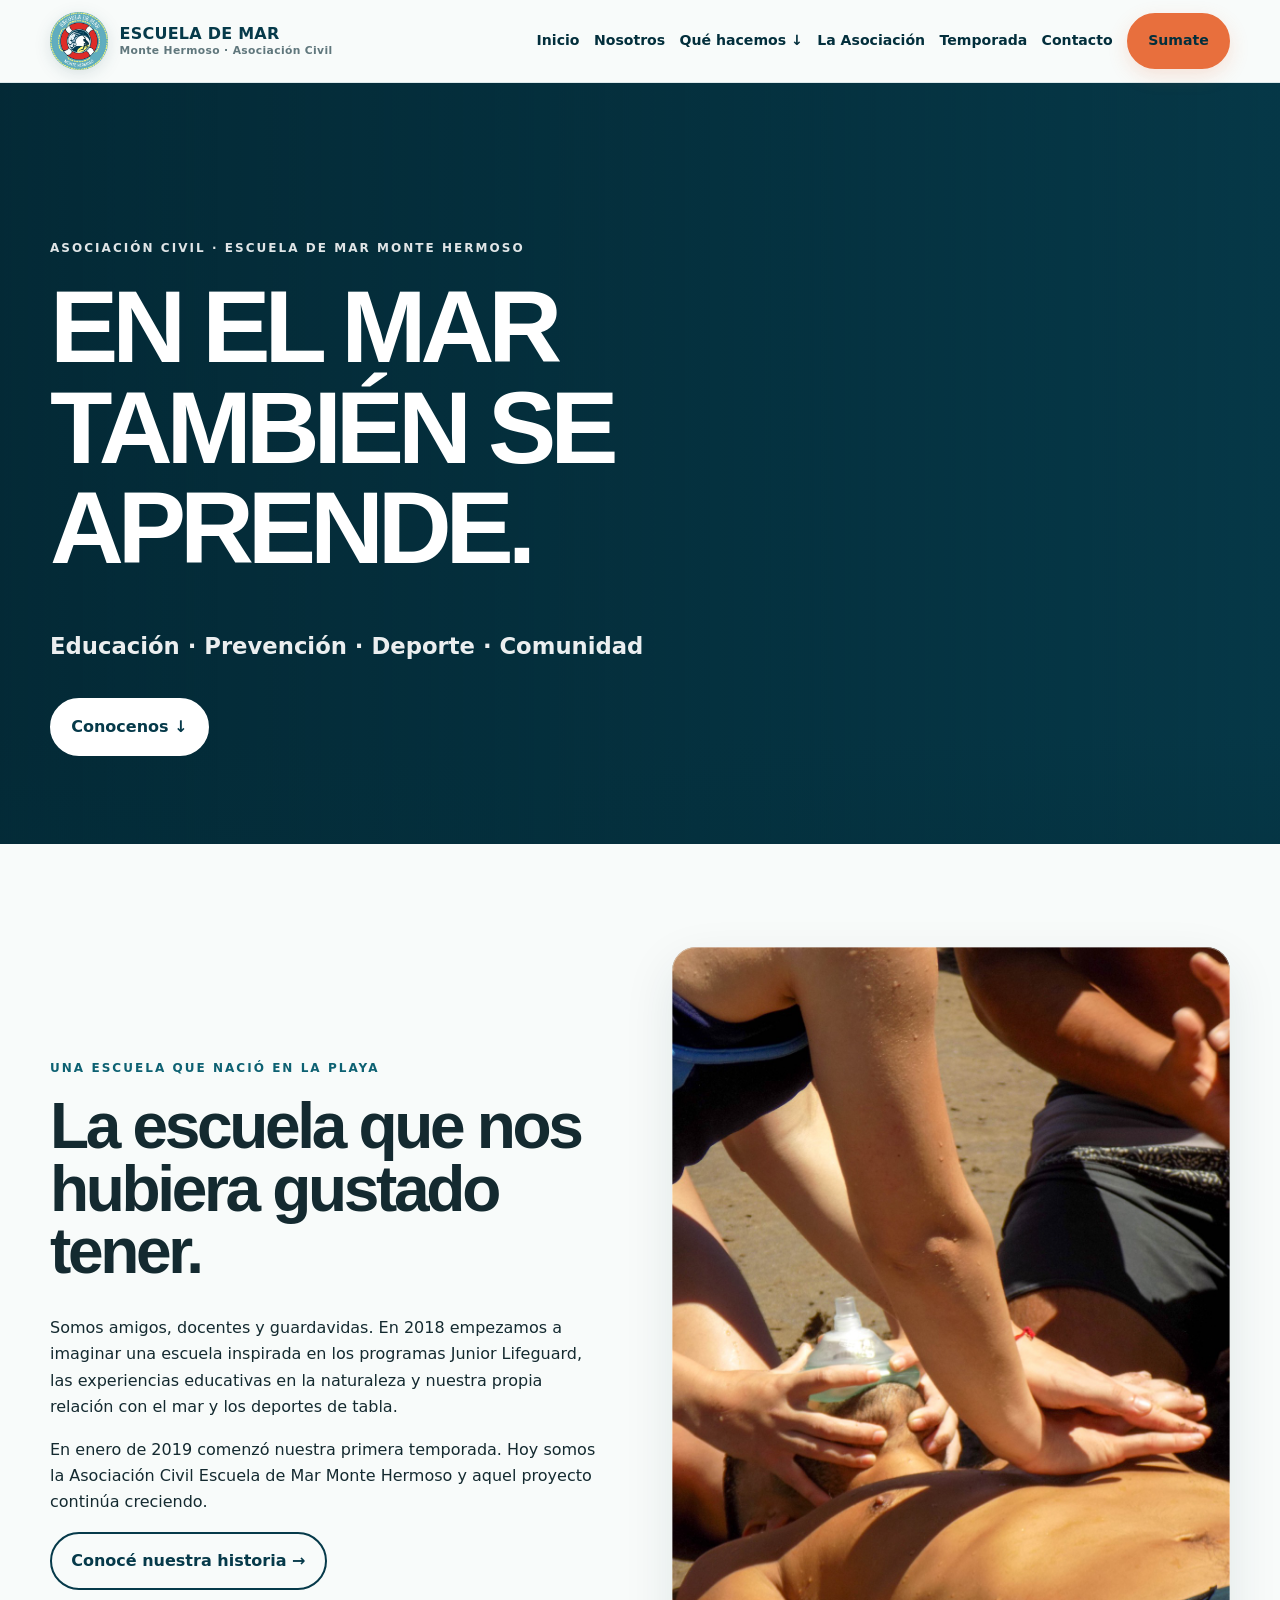
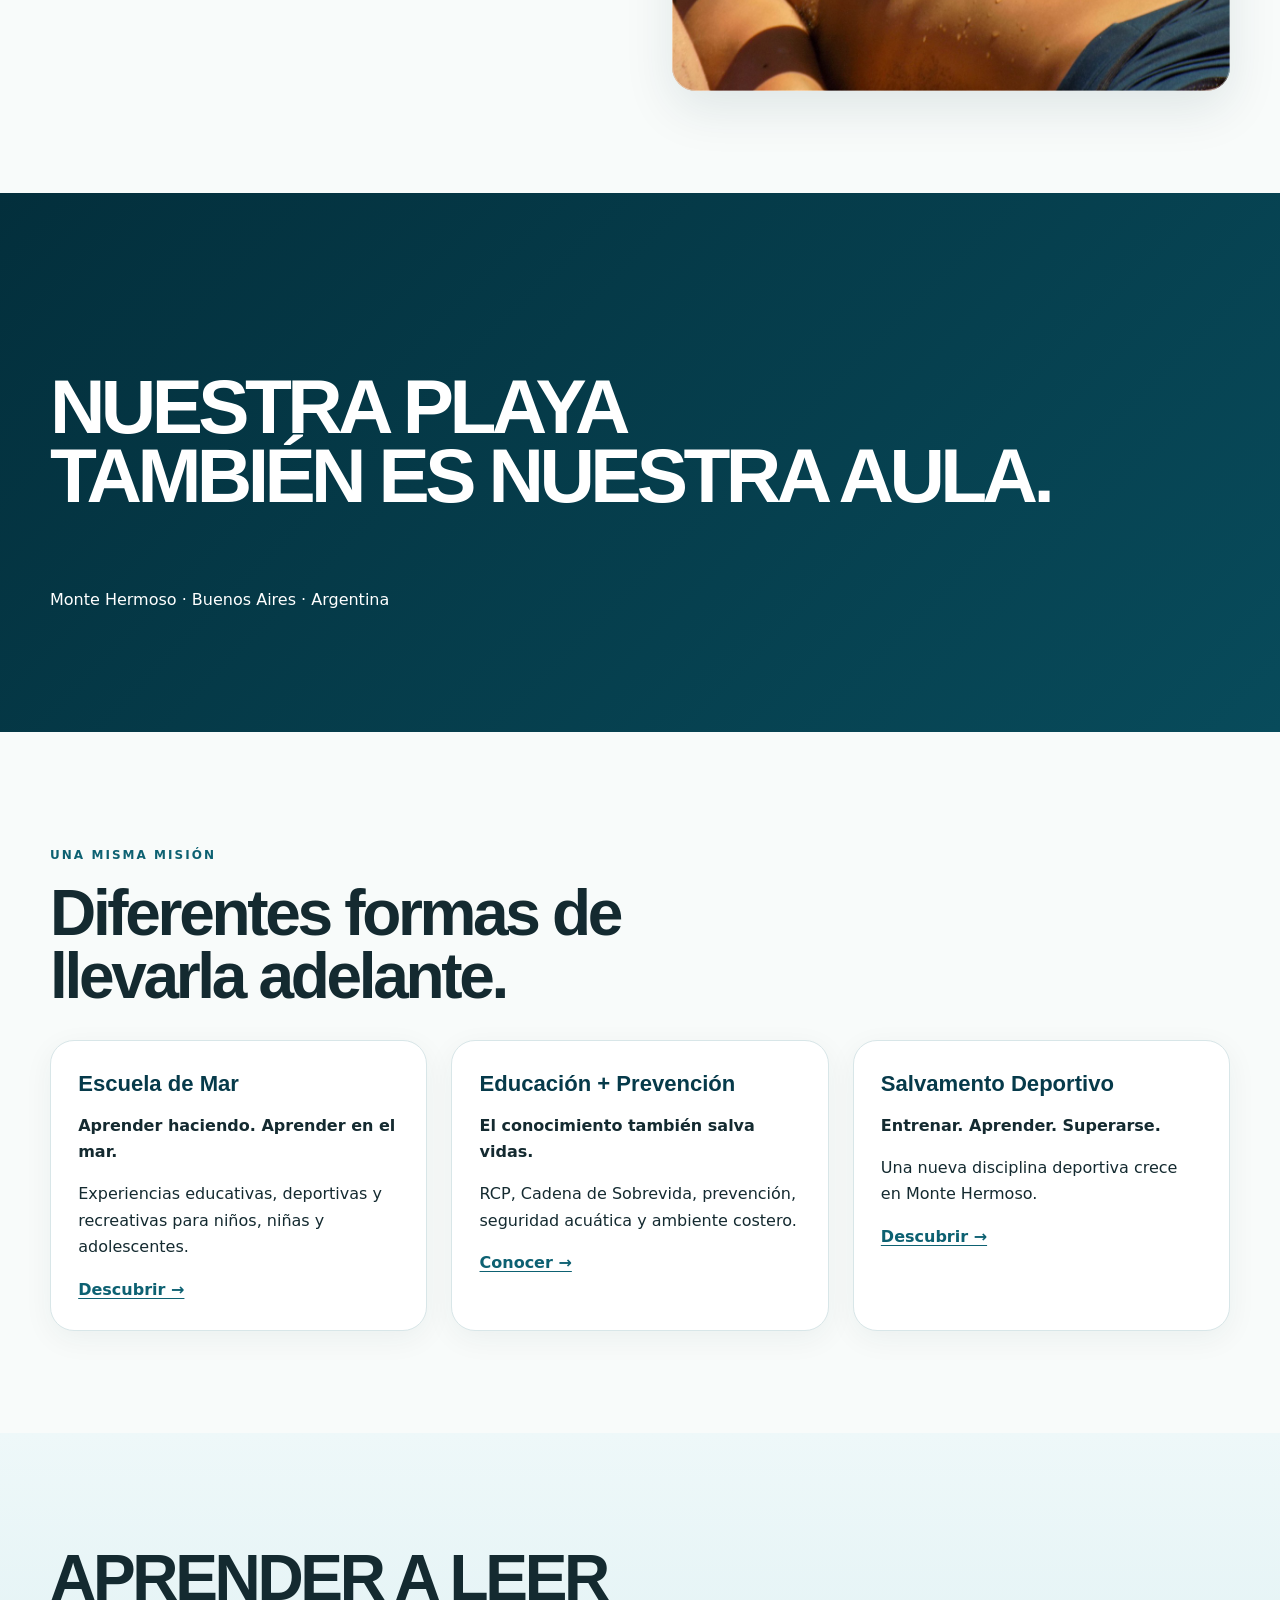
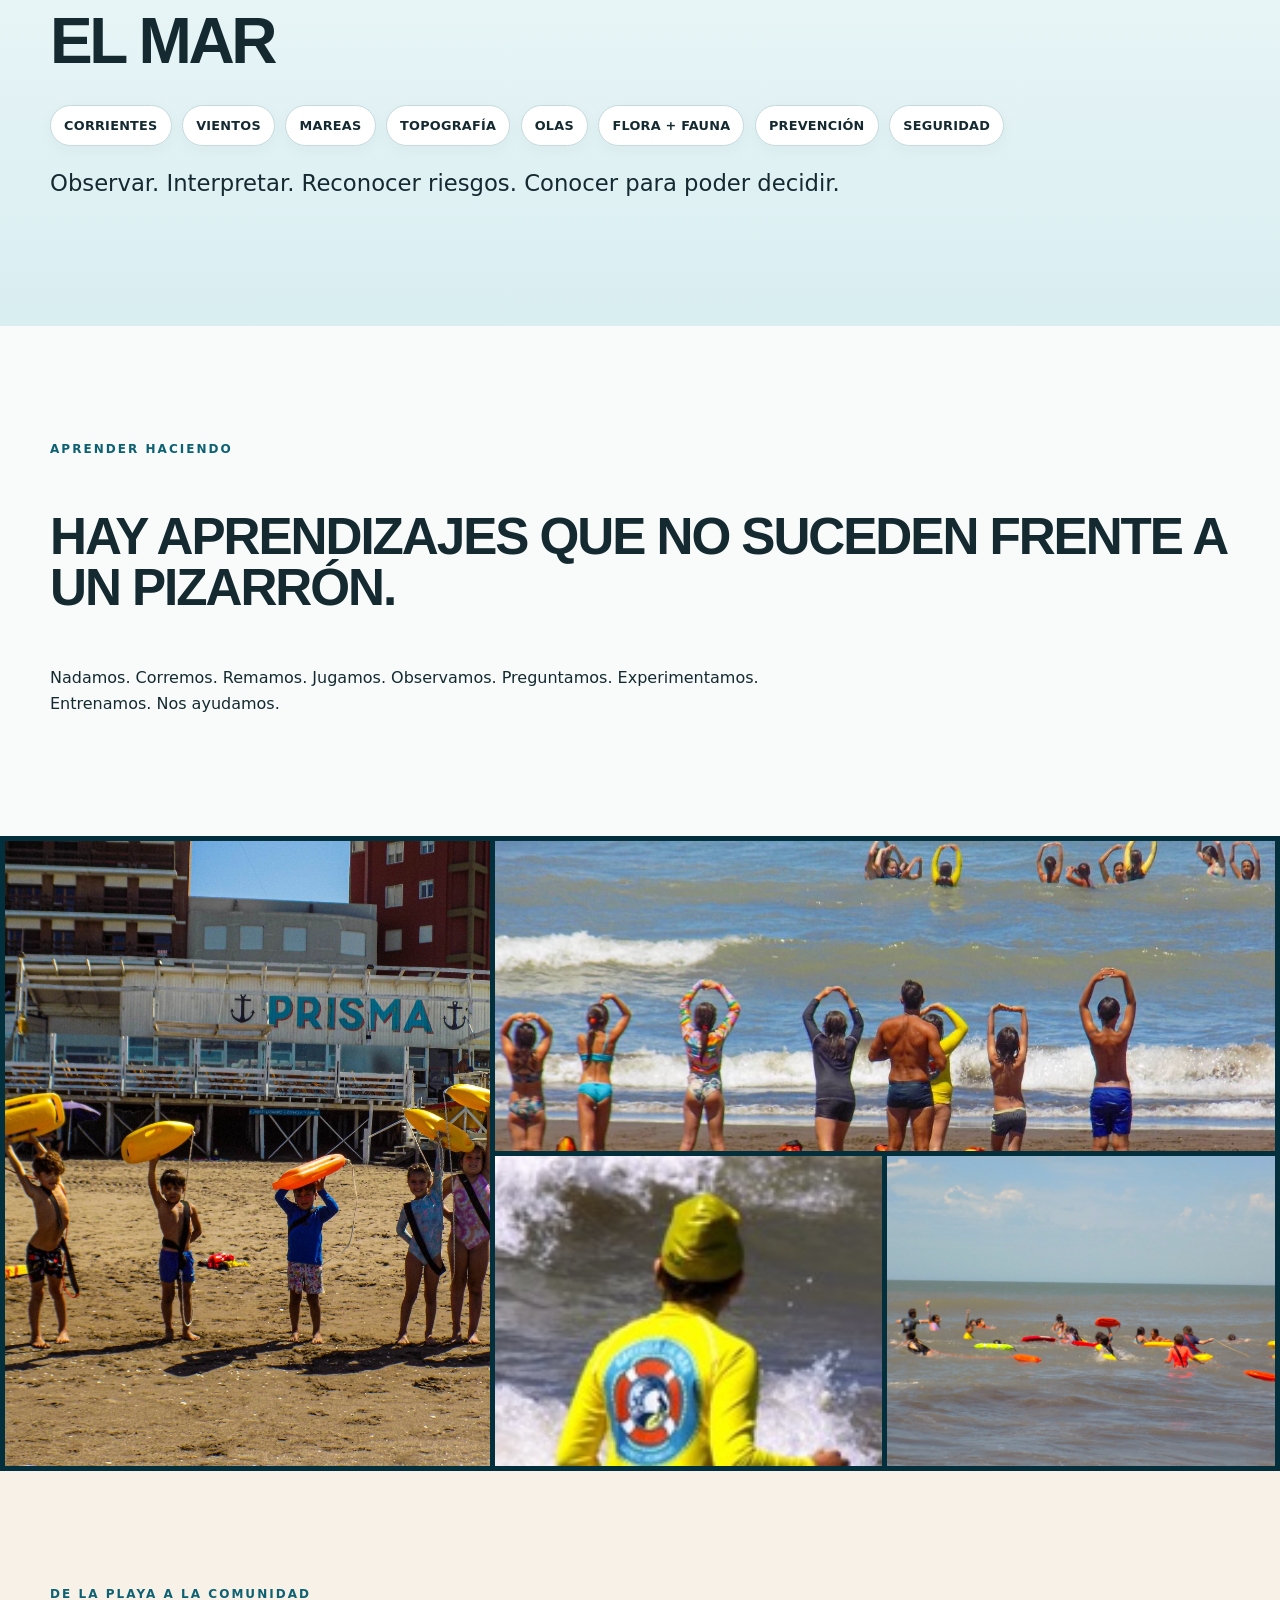
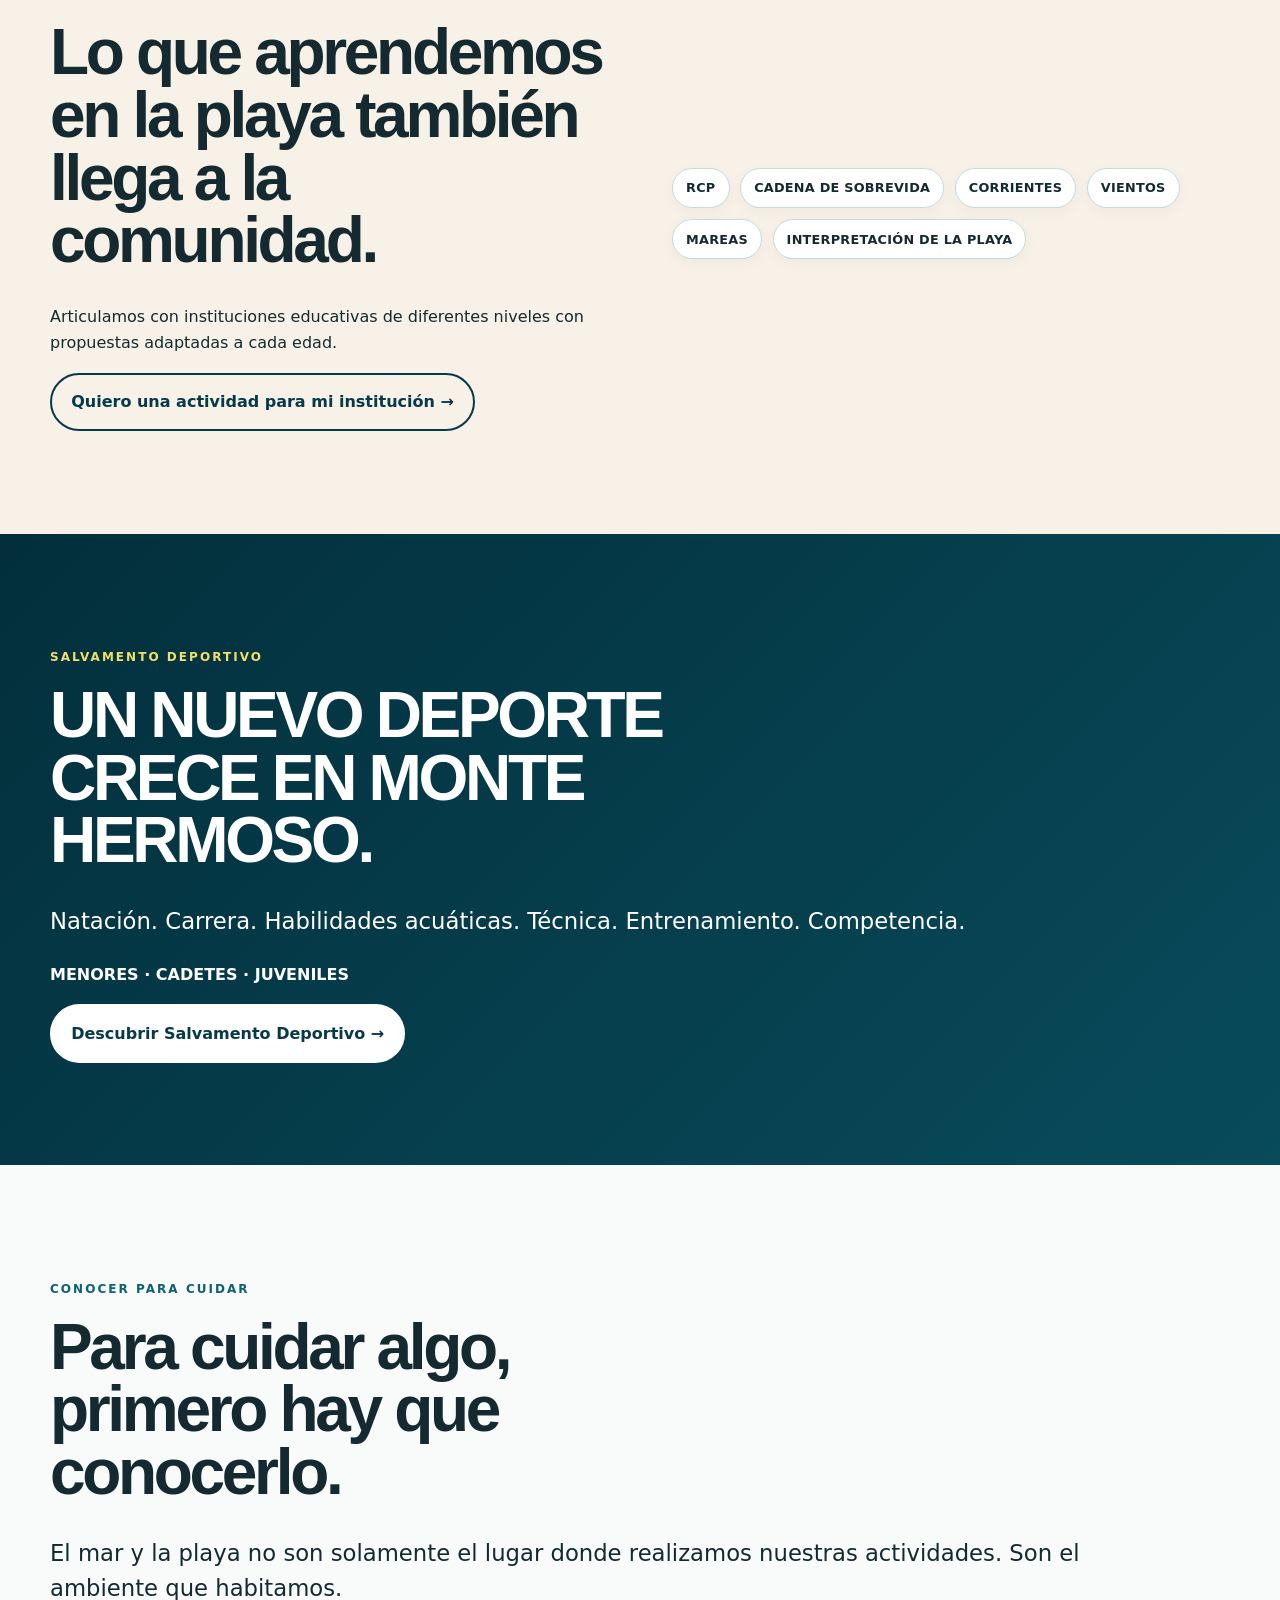
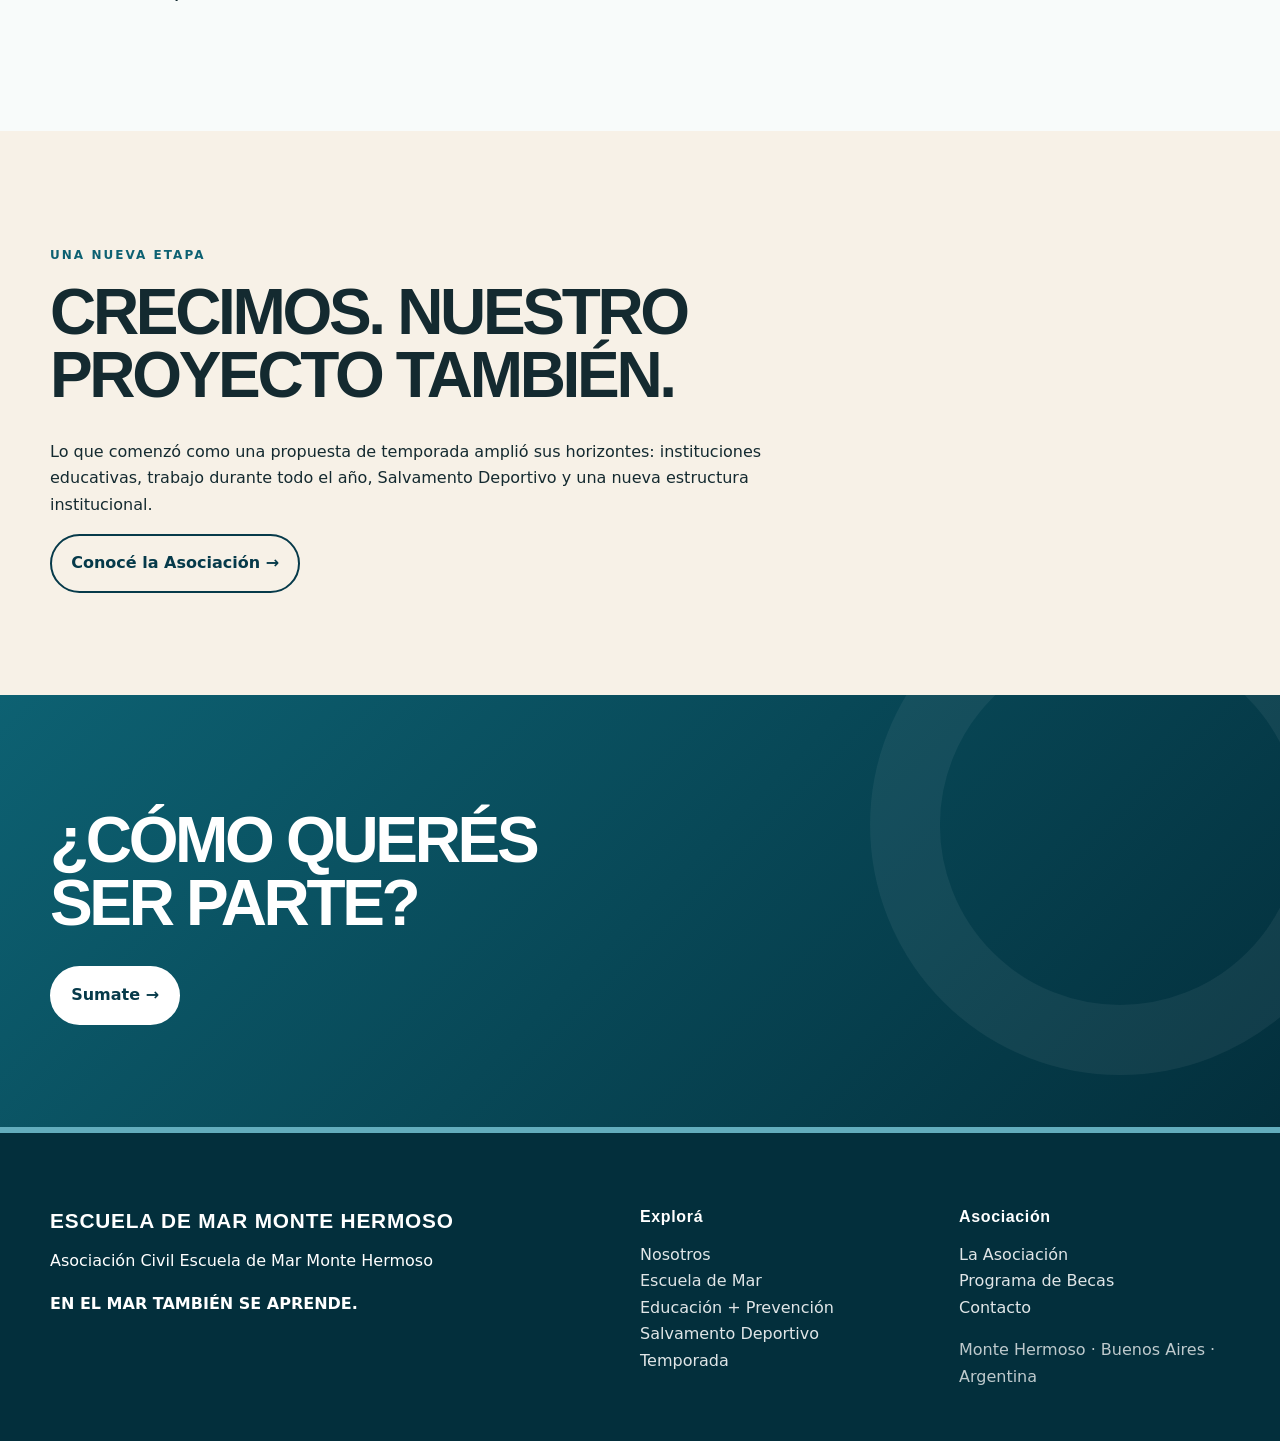
==== index.html @ 0ac275d5 "primer commit" ====
<!doctype html><html lang="es"><head>
  <meta charset="utf-8">
  <meta name="viewport" content="width=device-width, initial-scale=1">
  <title>Escuela de Mar Monte Hermoso | Educación, prevención y deporte</title>
  <meta name="description" content="Asociación Civil Escuela de Mar Monte Hermoso. Educación, prevención, deporte y comunidad: experiencias en el mar, RCP, seguridad acuática y salvamento deportivo.">
  <meta name="robots" content="index, follow">
  <meta name="theme-color" content="#63adbd">
  <link rel="canonical" href="https://www.escuelademar.com.ar/">
  <link rel="icon" href="favicon.ico" sizes="any">
  <link rel="icon" type="image/png" sizes="32x32" href="assets/icons/favicon-32x32.png">
  <link rel="apple-touch-icon" href="assets/icons/apple-touch-icon.png">
  <link rel="manifest" href="site.webmanifest">
  <meta property="og:type" content="website">
  <meta property="og:locale" content="es_AR">
  <meta property="og:site_name" content="Escuela de Mar Monte Hermoso">
  <meta property="og:title" content="Escuela de Mar Monte Hermoso | Educación, prevención y deporte">
  <meta property="og:description" content="Asociación Civil Escuela de Mar Monte Hermoso. Educación, prevención, deporte y comunidad: experiencias en el mar, RCP, seguridad acuática y salvamento deportivo.">
  <meta property="og:url" content="https://www.escuelademar.com.ar/">
  <meta property="og:image" content="https://www.escuelademar.com.ar/assets/images/ANAM1547.JPEG">
  <meta name="twitter:card" content="summary_large_image">
  <link rel="stylesheet" href="assets/css/styles.css">
</head><body>
<a class="skip-link" href="#contenido">Saltar al contenido</a>
<header class="site-header">
  <div class="container nav">
    <a class="brand" href="index.html"><img src="assets/images/logo-escuela-de-mar.png" alt="Logo Escuela de Mar Monte Hermoso"><span>ESCUELA DE MAR<small>Monte Hermoso · Asociación Civil</small></span></a>
    <button class="menu-toggle" aria-label="Abrir menú">☰</button>
    <nav class="nav-links" aria-label="Navegación principal">
      <a href="index.html">Inicio</a>
      <a href="nosotros.html">Nosotros</a>
      <details class="nav-dropdown"><summary>Qué hacemos ↓</summary><div class="dropdown-menu">
        <a href="escuela-de-mar.html">Escuela de Mar</a>
        <a href="educacion-prevencion.html">Educación + Prevención</a>
        <a href="salvamento-deportivo.html">Salvamento Deportivo</a>
      </div></details>
      <a href="asociacion.html">La Asociación</a>
      <a href="temporada.html">Temporada</a>
      <a href="contacto.html">Contacto</a>
      <a class="btn" href="sumate.html">Sumate</a>
    </nav>
  </div>
</header>
<main id="contenido">
<section class="hero hero-photo" style="--hero-image:url('assets/images/ANAM1547.JPEG')"><div class="container"><p class="eyebrow">Asociación Civil · Escuela de Mar Monte Hermoso</p><h1>EN EL MAR TAMBIÉN SE APRENDE.</h1><p class="lead">Educación · Prevención · Deporte · Comunidad</p><a class="btn light" href="#historia">Conocenos ↓</a></div></section>
<section class="section" id="historia"><div class="container grid two"><div><p class="kicker">Una escuela que nació en la playa</p><h2>La escuela que nos hubiera gustado tener.</h2><p>Somos amigos, docentes y guardavidas. En 2018 empezamos a imaginar una escuela inspirada en los programas Junior Lifeguard, las experiencias educativas en la naturaleza y nuestra propia relación con el mar y los deportes de tabla.</p><p>En enero de 2019 comenzó nuestra primera temporada. Hoy somos la Asociación Civil Escuela de Mar Monte Hermoso y aquel proyecto continúa creciendo.</p><a class="btn alt" href="nosotros.html">Conocé nuestra historia →</a></div><figure class="photo-frame"><img src="assets/images/WVAY1586.JPEG" alt="Niños y equipo de Escuela de Mar jugando y aprendiendo en la playa de Monte Hermoso" loading="lazy" decoding="async"></figure></div></section>
<section class="section sea"><div class="container"><p class="big-word">NUESTRA PLAYA<br>TAMBIÉN ES NUESTRA AULA.</p><p>Monte Hermoso · Buenos Aires · Argentina</p></div></section>
<section class="section"><div class="container"><p class="kicker">Una misma misión</p><h2>Diferentes formas de llevarla adelante.</h2><div class="grid three">
<article class="card"><h3>Escuela de Mar</h3><p><strong>Aprender haciendo. Aprender en el mar.</strong></p><p>Experiencias educativas, deportivas y recreativas para niños, niñas y adolescentes.</p><a href="escuela-de-mar.html">Descubrir →</a></article>
<article class="card"><h3>Educación + Prevención</h3><p><strong>El conocimiento también salva vidas.</strong></p><p>RCP, Cadena de Sobrevida, prevención, seguridad acuática y ambiente costero.</p><a href="educacion-prevencion.html">Conocer →</a></article>
<article class="card"><h3>Salvamento Deportivo</h3><p><strong>Entrenar. Aprender. Superarse.</strong></p><p>Una nueva disciplina deportiva crece en Monte Hermoso.</p><a href="salvamento-deportivo.html">Descubrir →</a></article></div></div></section>
<section class="section sky"><div class="container"><h2>APRENDER A LEER EL MAR</h2><div class="tags"><span class="tag">CORRIENTES</span><span class="tag">VIENTOS</span><span class="tag">MAREAS</span><span class="tag">TOPOGRAFÍA</span><span class="tag">OLAS</span><span class="tag">FLORA + FAUNA</span><span class="tag">PREVENCIÓN</span><span class="tag">SEGURIDAD</span></div><p class="lead">Observar. Interpretar. Reconocer riesgos. Conocer para poder decidir.</p></div></section>
<section class="section"><div class="container"><p class="kicker">Aprender haciendo</p><p class="quote">HAY APRENDIZAJES QUE NO SUCEDEN FRENTE A UN PIZARRÓN.</p><p>Nadamos. Corremos. Remamos. Jugamos. Observamos. Preguntamos. Experimentamos. Entrenamos. Nos ayudamos.</p></div></section>
<section class="photo-story" aria-label="Escuela de Mar en acción"><div class="photo-grid">
<figure class="photo-tall"><img src="assets/images/CGXT6127.JPEG" alt="Dos participantes saliendo juntas del mar" loading="lazy" decoding="async"></figure>
<figure><img src="assets/images/EYGH1857.JPG" alt="Grupo de Escuela de Mar practicando en la playa y el agua" loading="lazy" decoding="async"></figure>
<figure><img src="assets/images/VQYP6578.JPEG" alt="Niños saliendo del mar con tablas de rescate" loading="lazy" decoding="async"></figure>
<figure><img src="assets/images/EYOY6213.JPEG" alt="Participante entrenando con tabla en el mar" loading="lazy" decoding="async"></figure>
</div></section>
<section class="section sand"><div class="container grid two"><div><p class="kicker">De la playa a la comunidad</p><h2>Lo que aprendemos en la playa también llega a la comunidad.</h2><p>Articulamos con instituciones educativas de diferentes niveles con propuestas adaptadas a cada edad.</p><a class="btn alt" href="educacion-prevencion.html">Quiero una actividad para mi institución →</a></div><div class="tags"><span class="tag">RCP</span><span class="tag">CADENA DE SOBREVIDA</span><span class="tag">CORRIENTES</span><span class="tag">VIENTOS</span><span class="tag">MAREAS</span><span class="tag">INTERPRETACIÓN DE LA PLAYA</span></div></div></section>
<section class="section sea"><div class="container"><p class="kicker">Salvamento Deportivo</p><h2>UN NUEVO DEPORTE CRECE EN MONTE HERMOSO.</h2><p class="lead">Natación. Carrera. Habilidades acuáticas. Técnica. Entrenamiento. Competencia.</p><p><strong>MENORES · CADETES · JUVENILES</strong></p><a class="btn light" href="salvamento-deportivo.html">Descubrir Salvamento Deportivo →</a></div></section>
<section class="section"><div class="container"><p class="kicker">Conocer para cuidar</p><h2>Para cuidar algo, primero hay que conocerlo.</h2><p class="lead">El mar y la playa no son solamente el lugar donde realizamos nuestras actividades. Son el ambiente que habitamos.</p></div></section>
<section class="section sand"><div class="container"><p class="kicker">Una nueva etapa</p><h2>CRECIMOS. NUESTRO PROYECTO TAMBIÉN.</h2><p>Lo que comenzó como una propuesta de temporada amplió sus horizontes: instituciones educativas, trabajo durante todo el año, Salvamento Deportivo y una nueva estructura institucional.</p><a class="btn alt" href="asociacion.html">Conocé la Asociación →</a></div></section>
<section class="cta"><div class="container"><h2>¿CÓMO QUERÉS SER PARTE?</h2><a class="btn light" href="sumate.html">Sumate →</a></div></section>
</main>
<footer><div class="container footer-grid">
<div><h3>ESCUELA DE MAR MONTE HERMOSO</h3><p>Asociación Civil Escuela de Mar Monte Hermoso</p><p><strong>EN EL MAR TAMBIÉN SE APRENDE.</strong></p></div>
<div><h3>Explorá</h3><p><a href="nosotros.html">Nosotros</a><br><a href="escuela-de-mar.html">Escuela de Mar</a><br><a href="educacion-prevencion.html">Educación + Prevención</a><br><a href="salvamento-deportivo.html">Salvamento Deportivo</a><br><a href="temporada.html">Temporada</a></p></div>
<div><h3>Asociación</h3><p><a href="asociacion.html">La Asociación</a><br><a href="asociacion.html#becas">Programa de Becas</a><br><a href="contacto.html">Contacto</a></p><p class="muted">Monte Hermoso · Buenos Aires · Argentina</p></div>
</div></footer><script src="assets/js/script.js"></script>
</body></html>
---- assets/css/styles.css ----
/* Escuela de Mar Monte Hermoso · Diseño web 2026 */
:root{
  --sea-950:#032f3c;--sea-900:#063a4a;--sea-800:#084b5b;--ocean:#0d6172;--aqua:#63adbd;
  --sky:#d9eef1;--sky-2:#eef8f9;--sand:#eee5d4;--sand-2:#f7f1e7;--foam:#f8fbfa;
  --ink:#142a30;--muted:#60777c;--accent:#e86f3d;--yellow:#f2df69;--white:#fff;
  --line:#d8e6e8;--max:1180px;--radius:24px;--radius-sm:14px;
  --shadow:0 18px 50px rgba(3,47,60,.10);--shadow-lg:0 28px 70px rgba(3,47,60,.18);
}
*{box-sizing:border-box}html{scroll-behavior:smooth;scroll-padding-top:90px}body{margin:0;font-family:Inter,ui-sans-serif,system-ui,-apple-system,BlinkMacSystemFont,"Segoe UI",Arial,sans-serif;color:var(--ink);background:var(--foam);line-height:1.65;-webkit-font-smoothing:antialiased}body::selection{background:var(--yellow);color:var(--sea-950)}a{color:inherit;text-underline-offset:.18em}img{max-width:100%;display:block}figure{margin:0}.container{width:min(var(--max),calc(100% - 3rem));margin-inline:auto}
/* Header */
.site-header{position:sticky;top:0;z-index:50;background:rgba(248,251,250,.92);border-bottom:1px solid rgba(216,230,232,.85);backdrop-filter:blur(14px);-webkit-backdrop-filter:blur(14px)}.nav{min-height:82px;display:flex;align-items:center;gap:1rem}.brand{display:flex;align-items:center;gap:.72rem;text-decoration:none;color:var(--sea-900);font-weight:900;letter-spacing:.015em;line-height:1}.brand img{width:58px;height:58px;object-fit:contain;filter:drop-shadow(0 4px 8px rgba(3,47,60,.12))}.brand span{display:flex;flex-direction:column;gap:.25rem}.brand small{font-size:.67rem;font-weight:700;letter-spacing:.035em;color:var(--muted)}.nav-links{margin-left:auto;display:flex;align-items:center;gap:.9rem}.nav-links>a,.nav-dropdown summary{position:relative;text-decoration:none;font-size:.88rem;font-weight:800;color:var(--sea-950);cursor:pointer}.nav-links>a:not(.btn)::after,.nav-dropdown summary::after{content:"";position:absolute;left:0;right:100%;bottom:-.4rem;height:2px;background:var(--accent);transition:right .25s ease}.nav-links>a:not(.btn):hover::after,.nav-dropdown summary:hover::after{right:0}.nav-dropdown{position:relative}.nav-dropdown summary{list-style:none}.nav-dropdown summary::-webkit-details-marker{display:none}.dropdown-menu{position:absolute;top:2.2rem;left:-1rem;min-width:260px;padding:.65rem;background:white;border:1px solid var(--line);border-radius:16px;box-shadow:var(--shadow-lg)}.dropdown-menu a{display:block;padding:.72rem .8rem;border-radius:10px;text-decoration:none;font-weight:750}.dropdown-menu a:hover{background:var(--sky-2);color:var(--ocean)}.menu-toggle{display:none;margin-left:auto;border:1px solid var(--line);border-radius:12px;background:white;color:var(--sea-950);font-size:1.35rem;width:44px;height:44px;cursor:pointer}
/* Type */
h1,h2,h3{font-family:Arial,Helvetica,sans-serif;line-height:.98;margin:.18em 0 .5em;color:inherit}h1{font-size:clamp(3.3rem,8vw,7.4rem);letter-spacing:-.06em;max-width:12ch;font-weight:900}h2{font-size:clamp(2.25rem,5vw,4.8rem);letter-spacing:-.052em;font-weight:900;max-width:18ch}h3{font-size:1.38rem;line-height:1.12;font-weight:900}.lead{font-size:clamp(1.08rem,2vw,1.42rem);max-width:760px;line-height:1.55}.eyebrow,.kicker{text-transform:uppercase;letter-spacing:.17em;font-weight:900;font-size:.75rem}.eyebrow{color:rgba(255,255,255,.88)}.kicker{color:var(--ocean);margin-bottom:1rem}.sea .kicker,.cta .kicker{color:var(--yellow)}.big-word{font-family:Arial,Helvetica,sans-serif;font-size:clamp(2.6rem,6vw,6.4rem);font-weight:900;line-height:.9;letter-spacing:-.06em;max-width:13ch}.quote{font-family:Arial,Helvetica,sans-serif;font-size:clamp(2rem,4vw,4rem);font-weight:900;line-height:1;letter-spacing:-.04em;max-width:900px}.muted{opacity:.74}
/* Buttons */
.btn{display:inline-flex;align-items:center;justify-content:center;gap:.45rem;padding:.88rem 1.2rem;border-radius:999px;text-decoration:none;font-weight:900;background:var(--accent);color:white;border:2px solid var(--accent);box-shadow:0 7px 20px rgba(232,111,61,.18);transition:transform .2s ease,box-shadow .2s ease,background .2s ease}.btn:hover{transform:translateY(-2px);box-shadow:0 11px 26px rgba(232,111,61,.26)}.btn.alt{background:transparent;color:var(--sea-900);border-color:var(--sea-900);box-shadow:none}.btn.alt:hover{background:var(--sea-900);color:white}.btn.light{background:white;color:var(--sea-900);border-color:white;box-shadow:none}.btn.light:hover{background:var(--yellow);border-color:var(--yellow)}
/* Heroes */
.hero{position:relative;min-height:78vh;display:grid;align-items:end;padding:9rem 0 5.5rem;background:linear-gradient(120deg,rgba(3,39,51,.9),rgba(3,39,51,.46)),var(--sea-900);color:white;isolation:isolate}.hero::after{content:"";position:absolute;inset:auto 0 0;height:110px;background:linear-gradient(to top,rgba(3,47,60,.28),transparent);z-index:-1}.hero.compact{min-height:58vh;padding-bottom:4.5rem}.hero-photo{background-image:linear-gradient(90deg,rgba(3,39,51,.86) 0%,rgba(3,39,51,.56) 47%,rgba(3,39,51,.13) 100%),var(--hero-image);background-size:cover;background-position:center 48%;overflow:hidden}.hero-photo .container{position:relative;z-index:1}.hero .lead{color:rgba(255,255,255,.92);font-weight:600}.hero .btn{margin-top:.65rem}
/* Sections */
.section{padding:clamp(4.5rem,8vw,7.5rem) 0}.section.sand{background:var(--sand-2)}.section.sea{background:linear-gradient(135deg,var(--sea-950),var(--sea-800));color:white}.section.sky{background:linear-gradient(180deg,var(--sky-2),var(--sky))}.section p{max-width:76ch}.section h2+p,.section .lead{margin-top:1.25rem}.grid{display:grid;gap:1.5rem;align-items:start}.grid.two{grid-template-columns:repeat(2,minmax(0,1fr));gap:clamp(2rem,5vw,5rem);align-items:center}.grid.three{grid-template-columns:repeat(3,minmax(0,1fr))}.grid.four{grid-template-columns:repeat(4,minmax(0,1fr))}
.card{height:100%;background:white;padding:1.7rem;border-radius:var(--radius);border:1px solid var(--line);box-shadow:0 8px 30px rgba(3,47,60,.055);transition:transform .25s ease,box-shadow .25s ease,border-color .25s ease}.card:hover{transform:translateY(-5px);box-shadow:var(--shadow);border-color:#bfd8dc}.card h3{color:var(--sea-900)}.card a{font-weight:900;color:var(--ocean)}.card.dark{background:var(--sea-800);color:white;border:0}.card.dark h3{color:white}.tags{display:flex;flex-wrap:wrap;gap:.65rem;margin-top:1.4rem}.tag{padding:.55rem .82rem;border-radius:999px;background:white;border:1px solid #c6dade;font-size:.8rem;font-weight:900;letter-spacing:.02em;box-shadow:0 4px 15px rgba(3,47,60,.04)}.sea .tag{background:rgba(255,255,255,.1);border-color:rgba(255,255,255,.25);color:white}.timeline{border-left:3px solid var(--aqua);padding-left:1.8rem}.timeline article{position:relative;margin:0 0 2.2rem}.timeline article::before{content:"";position:absolute;width:13px;height:13px;border-radius:50%;background:var(--accent);left:-2.27rem;top:.35rem;box-shadow:0 0 0 5px var(--foam)}.sand .timeline article::before{box-shadow:0 0 0 5px var(--sand-2)}.notice{padding:1.2rem 1.35rem;border-left:5px solid var(--accent);background:#fff5ee;border-radius:0 var(--radius-sm) var(--radius-sm) 0}.cta{position:relative;padding:clamp(4.5rem,8vw,7rem) 0;background:linear-gradient(135deg,var(--ocean),var(--sea-950));color:white;overflow:hidden}.cta::after{content:"";position:absolute;width:360px;height:360px;border:70px solid rgba(255,255,255,.055);border-radius:50%;right:-90px;top:-120px}.cta h2{max-width:14ch}
/* Photography */
.photo-frame{position:relative;border-radius:var(--radius);overflow:hidden;min-height:430px;background:var(--sky);box-shadow:var(--shadow)}.photo-frame::after{content:"";position:absolute;inset:0;border:1px solid rgba(255,255,255,.35);border-radius:inherit;pointer-events:none}.photo-frame img{width:100%;height:100%;min-height:430px;object-fit:cover;transition:transform .55s ease}.photo-frame:hover img{transform:scale(1.025)}.photo-story{background:var(--sea-950);padding:5px}.photo-grid{display:grid;grid-template-columns:1.25fr 1fr 1fr;grid-template-rows:310px 310px;gap:5px}.photo-grid figure{overflow:hidden}.photo-grid .photo-tall{grid-row:1/span 2}.photo-grid figure:nth-child(2){grid-column:2/span 2}.photo-grid img{width:100%;height:100%;object-fit:cover;transition:transform .55s ease,filter .55s ease}.photo-grid figure:hover img{transform:scale(1.025);filter:saturate(1.05)}.image-band{height:min(58vw,640px);overflow:hidden;background:var(--sea-900)}.image-band img{width:100%;height:100%;object-fit:cover;object-position:center}
/* Forms + FAQ */
form{display:grid;gap:1rem;background:white;padding:clamp(1.4rem,3vw,2.2rem);border:1px solid var(--line);border-radius:var(--radius);box-shadow:var(--shadow)}label{font-weight:850;color:var(--sea-900)}input,select,textarea{width:100%;padding:.95rem 1rem;border:1px solid #b8cccf;border-radius:12px;font:inherit;background:white;color:var(--ink);outline:none;transition:border .2s ease,box-shadow .2s ease}input:focus,select:focus,textarea:focus{border-color:var(--aqua);box-shadow:0 0 0 4px rgba(99,173,189,.16)}textarea{min-height:160px;resize:vertical}.faq{max-width:900px}.faq details{padding:1.1rem 0;border-bottom:1px solid #cbdadd}.faq summary{font-weight:900;cursor:pointer;color:var(--sea-900);font-size:1.05rem}.faq details p{padding-left:.25rem}.photo-placeholder{min-height:280px;border-radius:var(--radius);background:linear-gradient(135deg,var(--aqua),var(--ocean));display:grid;place-items:center;color:white;text-align:center;padding:2rem;font-weight:900}
/* Footer */
footer{background:var(--sea-950);color:white;padding:4.5rem 0 2.2rem;border-top:6px solid var(--aqua)}footer h3{font-size:1rem;letter-spacing:.04em}footer a{text-decoration:none;color:rgba(255,255,255,.88)}footer a:hover{color:var(--yellow)}.footer-grid{display:grid;grid-template-columns:2fr 1fr 1fr;gap:3rem}.footer-grid>div:first-child h3{font-size:1.3rem}
/* Accessibility */
:focus-visible{outline:3px solid var(--yellow);outline-offset:3px}.skip-link{position:absolute;left:-999px;top:0;background:var(--yellow);color:var(--sea-950);padding:.7rem 1rem;z-index:999}.skip-link:focus{left:1rem;top:1rem}
/* Responsive */
@media(max-width:1050px){.nav-links{gap:.65rem}.nav-links>a,.nav-dropdown summary{font-size:.82rem}.brand small{display:none}}
@media(max-width:900px){.container{width:min(var(--max),calc(100% - 2rem))}.menu-toggle{display:grid;place-items:center}.nav-links{display:none;position:absolute;left:0;right:0;top:82px;background:rgba(255,255,255,.98);padding:1rem 1rem 1.3rem;flex-direction:column;align-items:stretch;border-bottom:1px solid var(--line);box-shadow:0 20px 35px rgba(3,47,60,.12)}.nav-links.open{display:flex}.nav-links>a,.nav-dropdown summary{font-size:.95rem;padding:.55rem .2rem}.nav-links>a::after,.nav-dropdown summary::after{display:none}.dropdown-menu{position:static;box-shadow:none;margin-top:.5rem;border-radius:12px;background:var(--sky-2)}.grid.two,.grid.three,.grid.four,.footer-grid{grid-template-columns:1fr}.grid.two{gap:2.5rem}.hero{min-height:70vh;padding-top:7rem}.hero-photo{background-position:center}.photo-frame,.photo-frame img{min-height:330px}.photo-grid{grid-template-columns:1fr 1fr;grid-template-rows:320px 230px 230px}.photo-grid .photo-tall{grid-row:auto;grid-column:1/span 2}.photo-grid figure:nth-child(2){grid-column:auto}.image-band{height:68vw;min-height:330px}.footer-grid{gap:1.5rem}}
@media(max-width:560px){.nav{min-height:74px}.brand img{width:48px;height:48px}.brand span{font-size:.88rem}.nav-links{top:74px}h1{font-size:clamp(3rem,15vw,4.8rem)}h2{font-size:clamp(2.15rem,11vw,3.5rem)}.section{padding:4.4rem 0}.hero{min-height:74vh;padding-bottom:4rem}.hero.compact{min-height:52vh}.photo-grid{display:grid;grid-template-columns:repeat(2,minmax(0,1fr));grid-template-rows:repeat(2,210px)}.photo-grid .photo-tall,.photo-grid figure:nth-child(2){grid-column:auto;grid-row:auto}.image-band{height:82vw}.btn{width:100%;text-align:center}.tags{gap:.45rem}.tag{font-size:.74rem}.footer-grid{grid-template-columns:1fr}}
@media(max-width:379px){.photo-grid{grid-template-columns:1fr;grid-template-rows:repeat(4,230px)}}
@media(max-width:350px){.container{width:min(var(--max),calc(100% - 1.25rem))}.nav{gap:.45rem}.brand{gap:.45rem;min-width:0}.brand img{width:42px;height:42px;flex:0 0 42px}.brand span{font-size:.76rem;line-height:1.05;min-width:0}.brand small{display:none}.menu-toggle{width:42px;height:42px;flex:0 0 42px}.nav-links{top:74px}}
@media(prefers-reduced-motion:reduce){html{scroll-behavior:auto}*,*::before,*::after{transition:none!important;animation:none!important}}
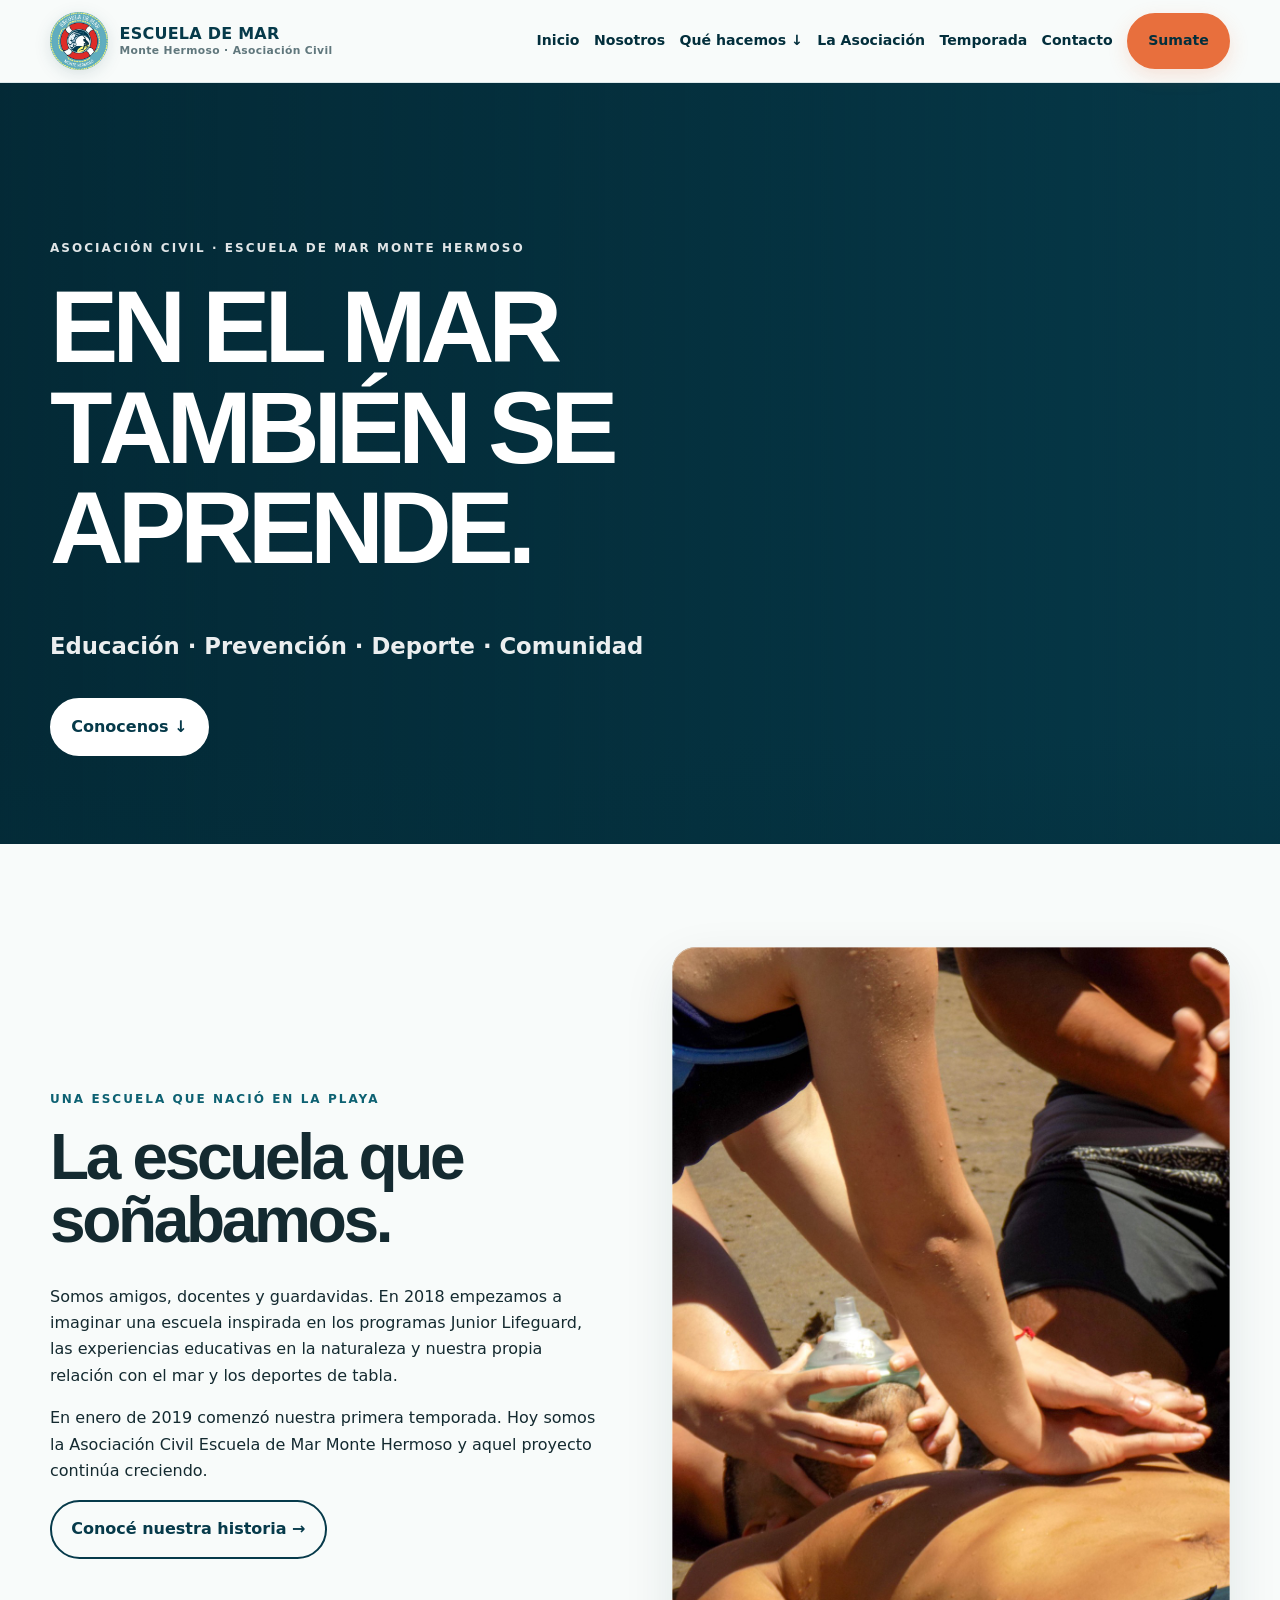
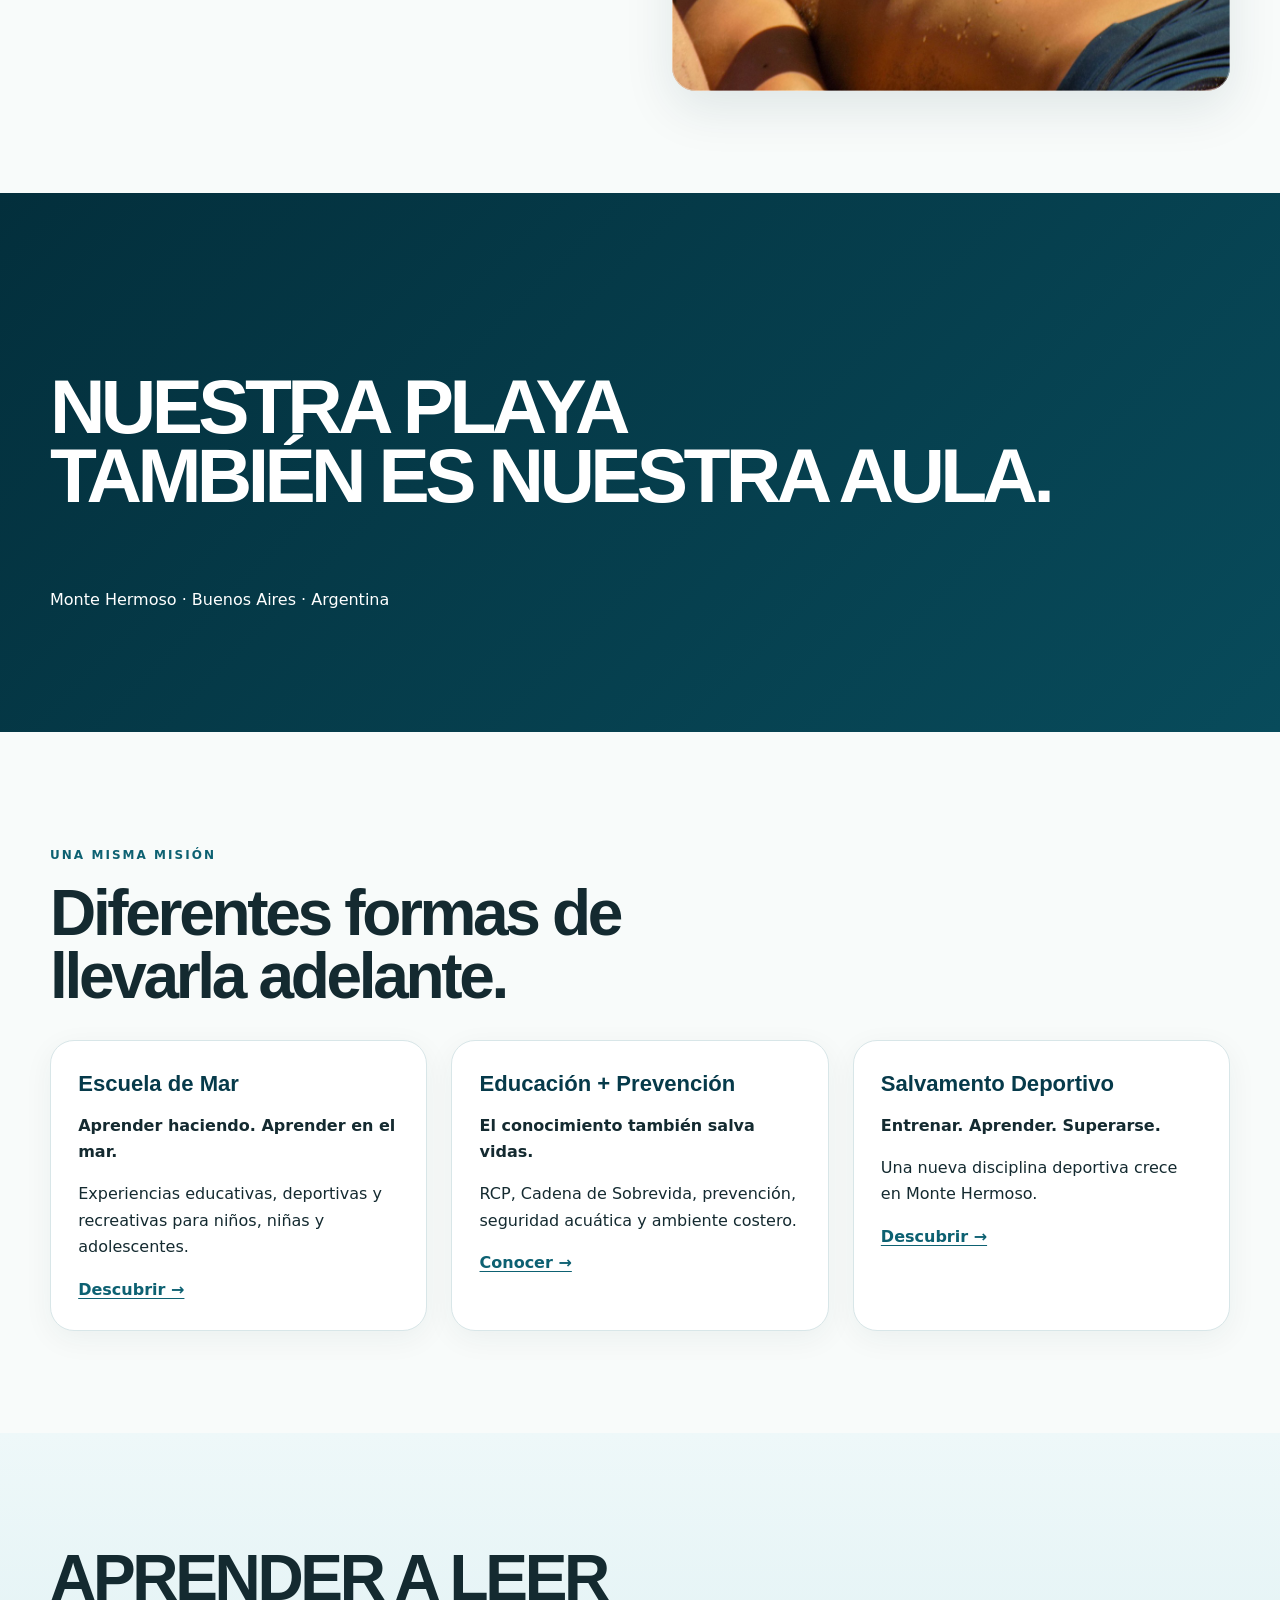
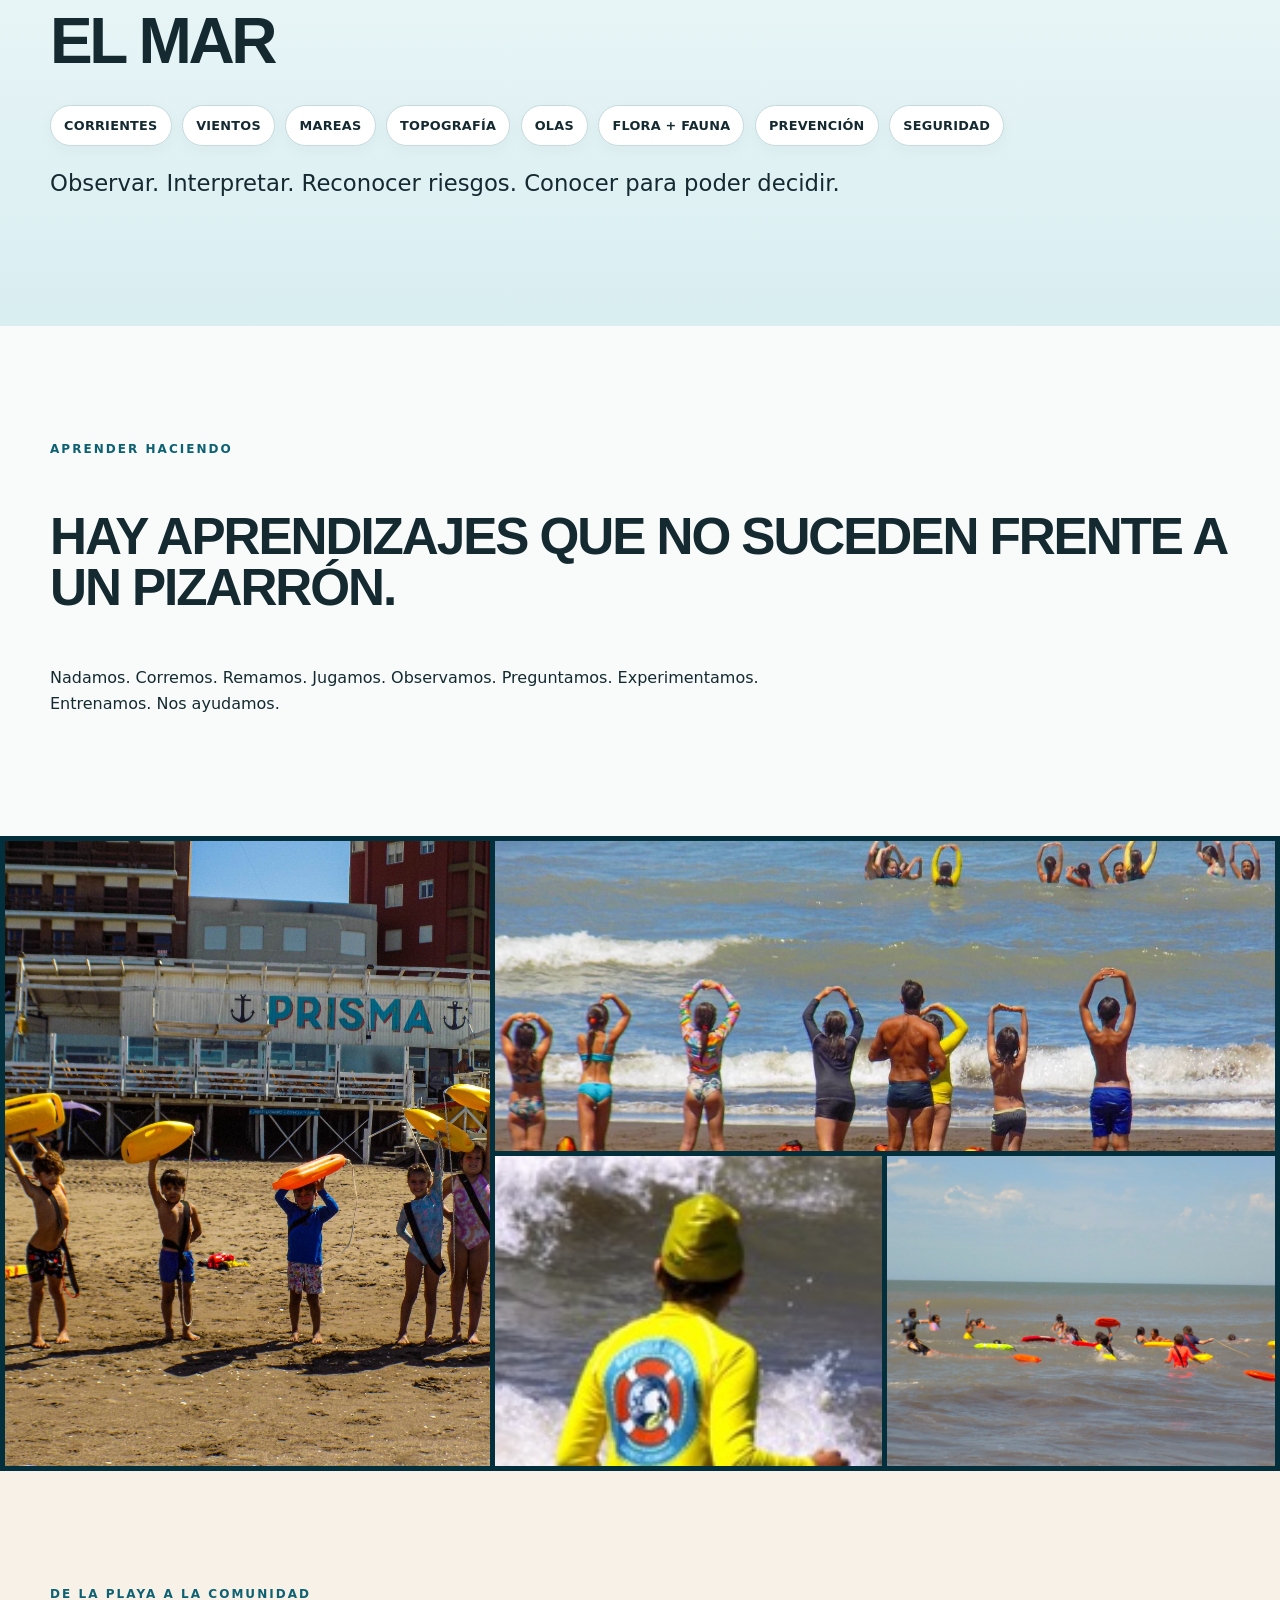
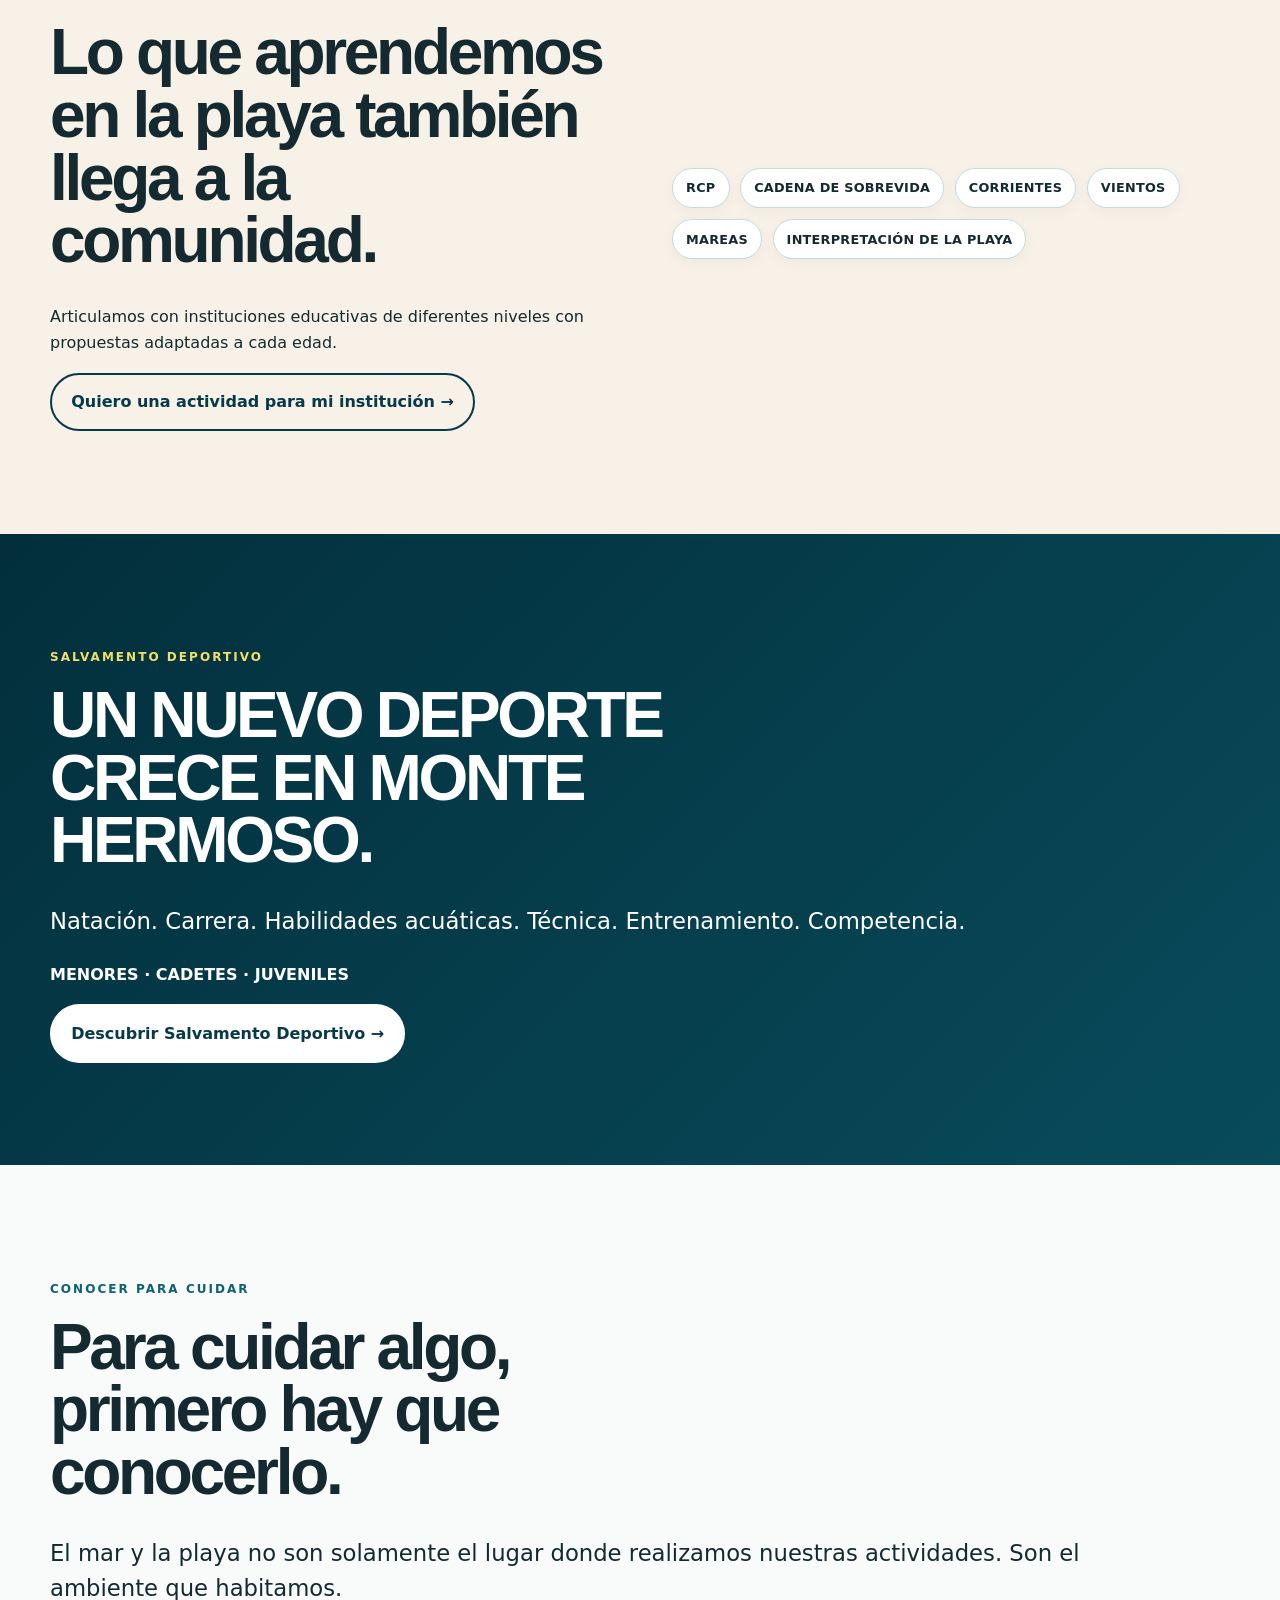
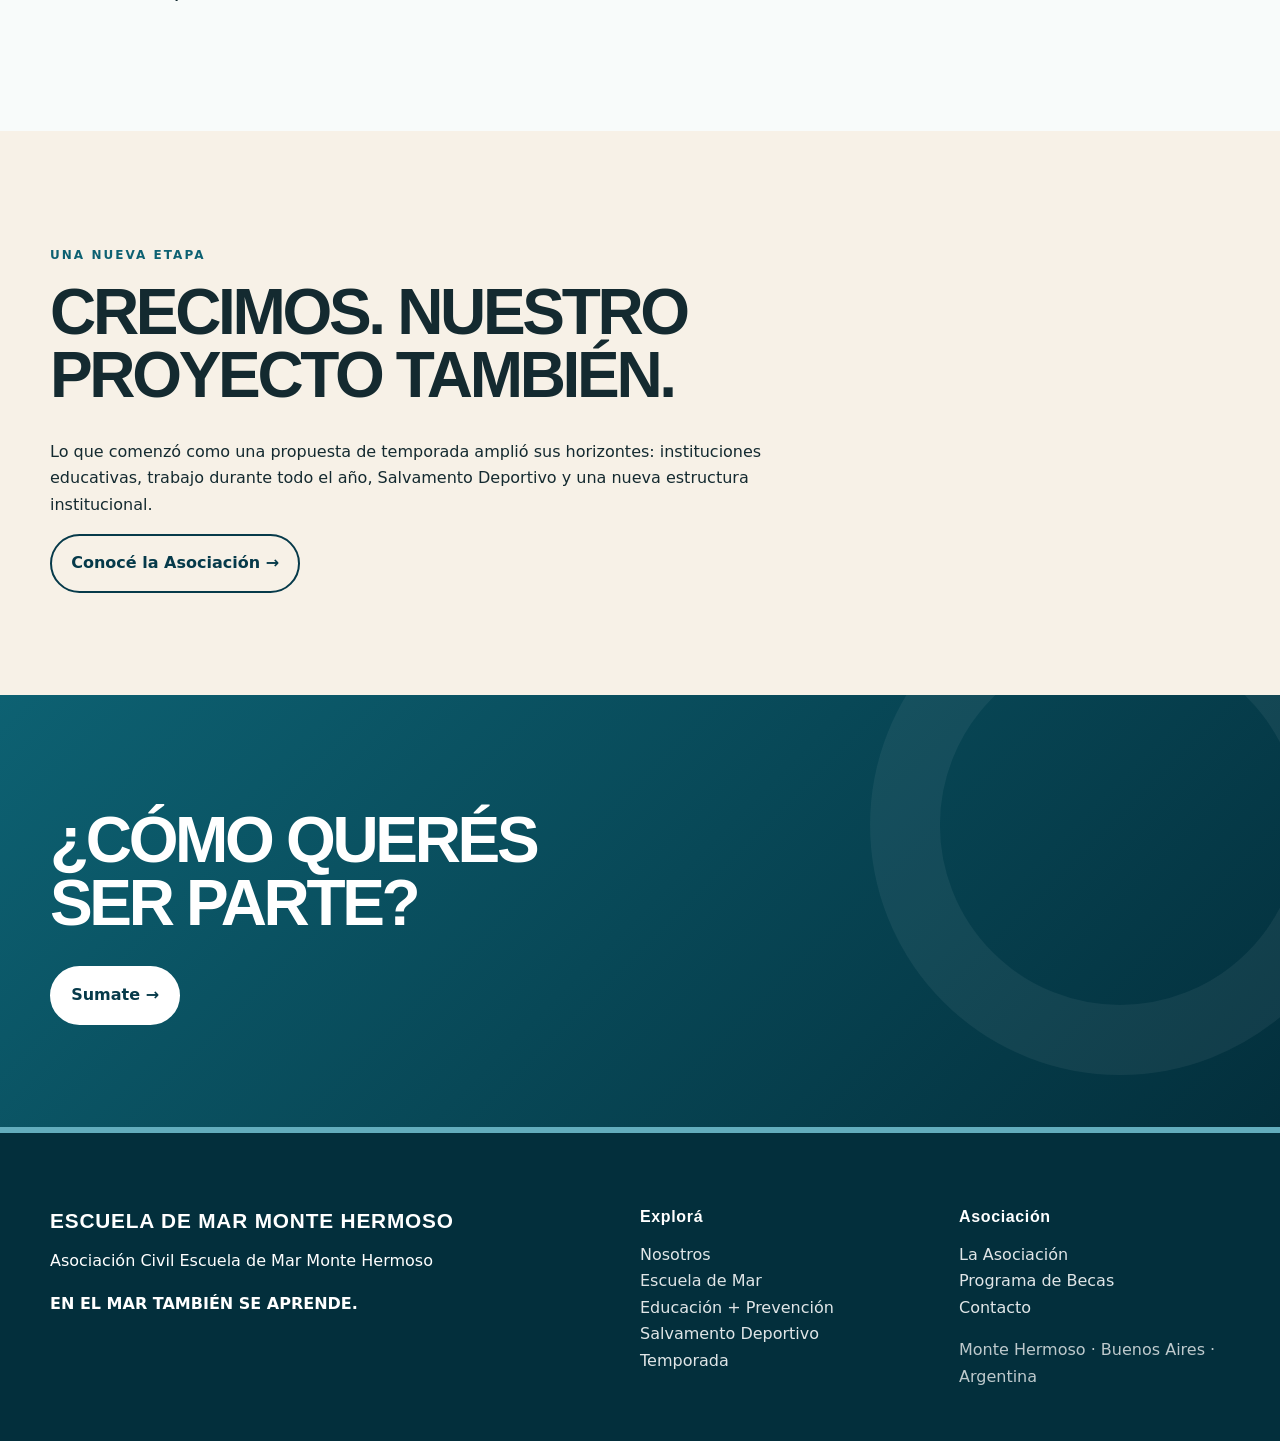
==== commit 3b9caaa0: "Update history section content in index.html" ====
--- a/index.html
+++ b/index.html
@@ -42,7 +42,7 @@
 </header>
 <main id="contenido">
 <section class="hero hero-photo" style="--hero-image:url('assets/images/ANAM1547.JPEG')"><div class="container"><p class="eyebrow">Asociación Civil · Escuela de Mar Monte Hermoso</p><h1>EN EL MAR TAMBIÉN SE APRENDE.</h1><p class="lead">Educación · Prevención · Deporte · Comunidad</p><a class="btn light" href="#historia">Conocenos ↓</a></div></section>
-<section class="section" id="historia"><div class="container grid two"><div><p class="kicker">Una escuela que nació en la playa</p><h2>La escuela que nos hubiera gustado tener.</h2><p>Somos amigos, docentes y guardavidas. En 2018 empezamos a imaginar una escuela inspirada en los programas Junior Lifeguard, las experiencias educativas en la naturaleza y nuestra propia relación con el mar y los deportes de tabla.</p><p>En enero de 2019 comenzó nuestra primera temporada. Hoy somos la Asociación Civil Escuela de Mar Monte Hermoso y aquel proyecto continúa creciendo.</p><a class="btn alt" href="nosotros.html">Conocé nuestra historia →</a></div><figure class="photo-frame"><img src="assets/images/WVAY1586.JPEG" alt="Niños y equipo de Escuela de Mar jugando y aprendiendo en la playa de Monte Hermoso" loading="lazy" decoding="async"></figure></div></section>
+<section class="section" id="historia"><div class="container grid two"><div><p class="kicker">Una escuela que nació en la playa</p><h2>La escuela que soñabamos.</h2><p>Somos amigos, docentes y guardavidas. En 2018 empezamos a imaginar una escuela inspirada en los programas Junior Lifeguard, las experiencias educativas en la naturaleza y nuestra propia relación con el mar y los deportes de tabla.</p><p>En enero de 2019 comenzó nuestra primera temporada. Hoy somos la Asociación Civil Escuela de Mar Monte Hermoso y aquel proyecto continúa creciendo.</p><a class="btn alt" href="nosotros.html">Conocé nuestra historia →</a></div><figure class="photo-frame"><img src="assets/images/WVAY1586.JPEG" alt="Niños y equipo de Escuela de Mar jugando y aprendiendo en la playa de Monte Hermoso" loading="lazy" decoding="async"></figure></div></section>
 <section class="section sea"><div class="container"><p class="big-word">NUESTRA PLAYA<br>TAMBIÉN ES NUESTRA AULA.</p><p>Monte Hermoso · Buenos Aires · Argentina</p></div></section>
 <section class="section"><div class="container"><p class="kicker">Una misma misión</p><h2>Diferentes formas de llevarla adelante.</h2><div class="grid three">
 <article class="card"><h3>Escuela de Mar</h3><p><strong>Aprender haciendo. Aprender en el mar.</strong></p><p>Experiencias educativas, deportivas y recreativas para niños, niñas y adolescentes.</p><a href="escuela-de-mar.html">Descubrir →</a></article>
@@ -67,4 +67,4 @@
 <div><h3>Explorá</h3><p><a href="nosotros.html">Nosotros</a><br><a href="escuela-de-mar.html">Escuela de Mar</a><br><a href="educacion-prevencion.html">Educación + Prevención</a><br><a href="salvamento-deportivo.html">Salvamento Deportivo</a><br><a href="temporada.html">Temporada</a></p></div>
 <div><h3>Asociación</h3><p><a href="asociacion.html">La Asociación</a><br><a href="asociacion.html#becas">Programa de Becas</a><br><a href="contacto.html">Contacto</a></p><p class="muted">Monte Hermoso · Buenos Aires · Argentina</p></div>
 </div></footer><script src="assets/js/script.js"></script>
-</body></html>+</body></html>
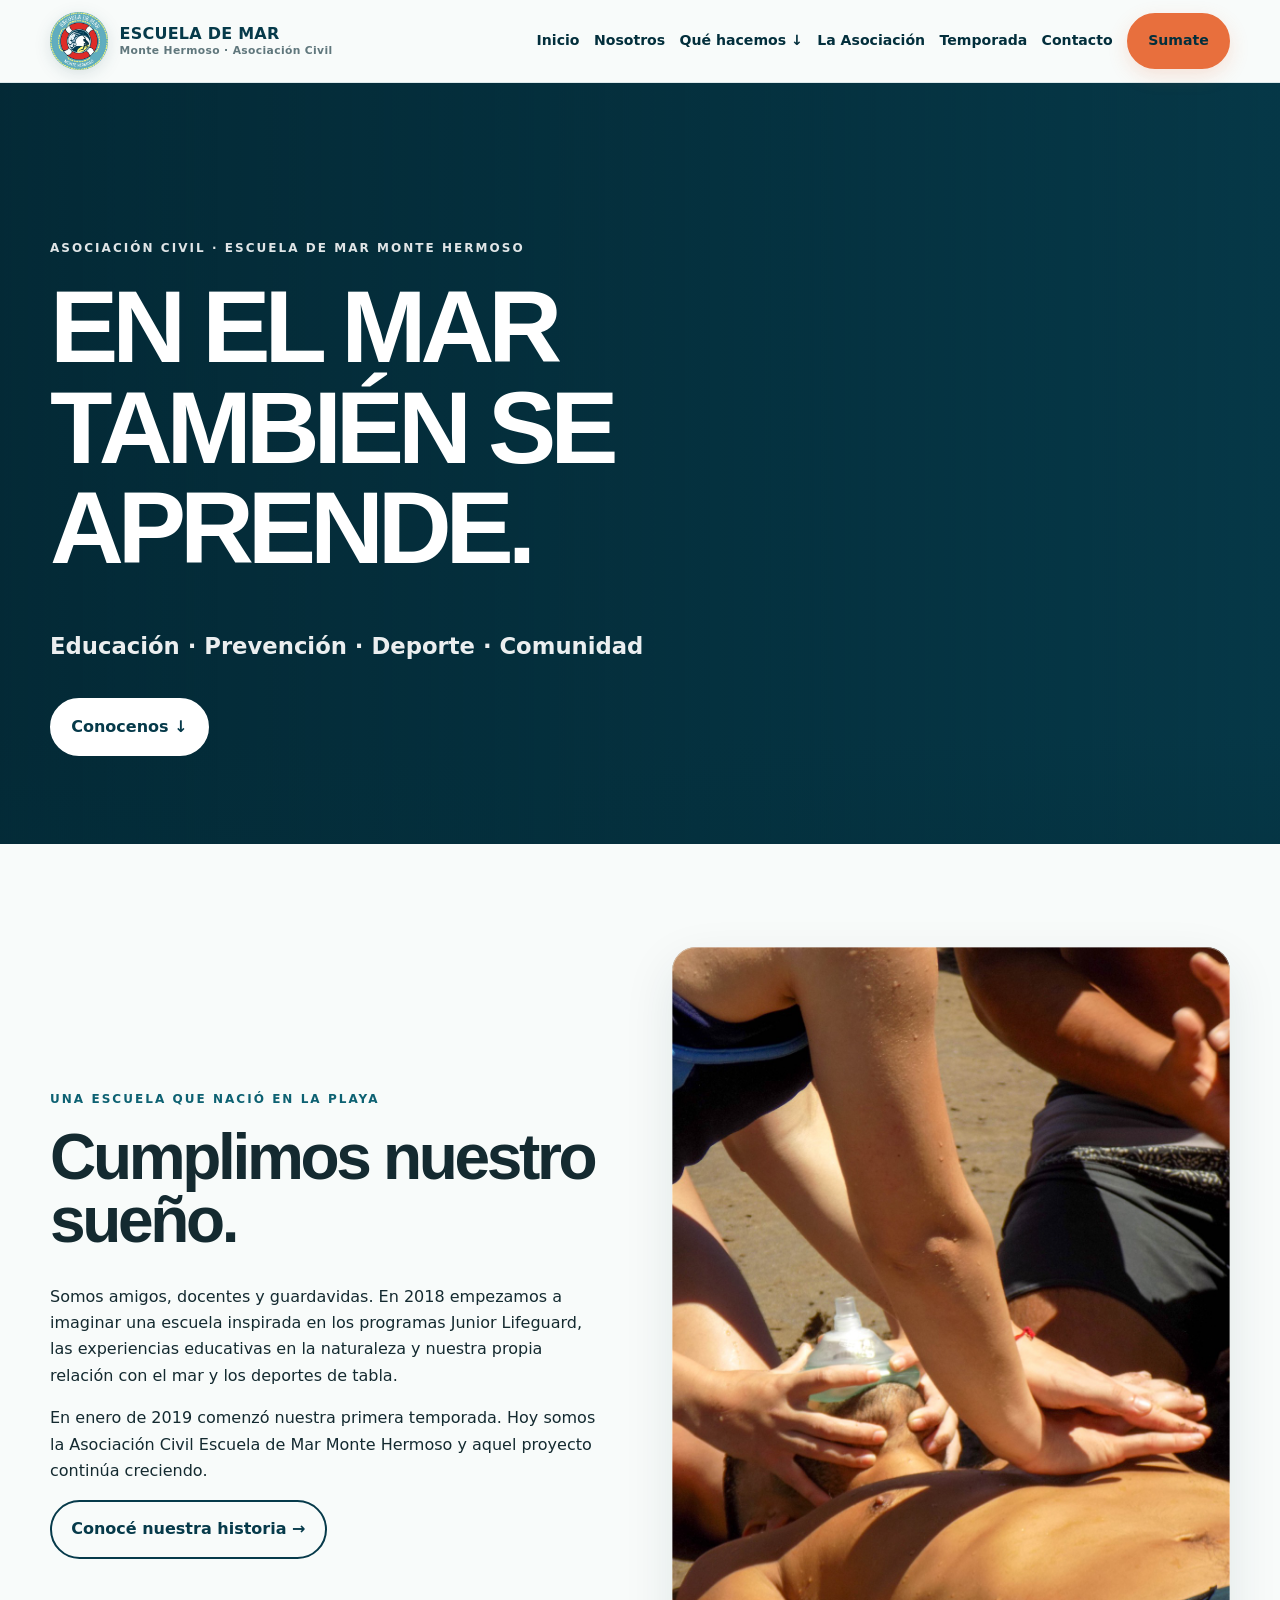
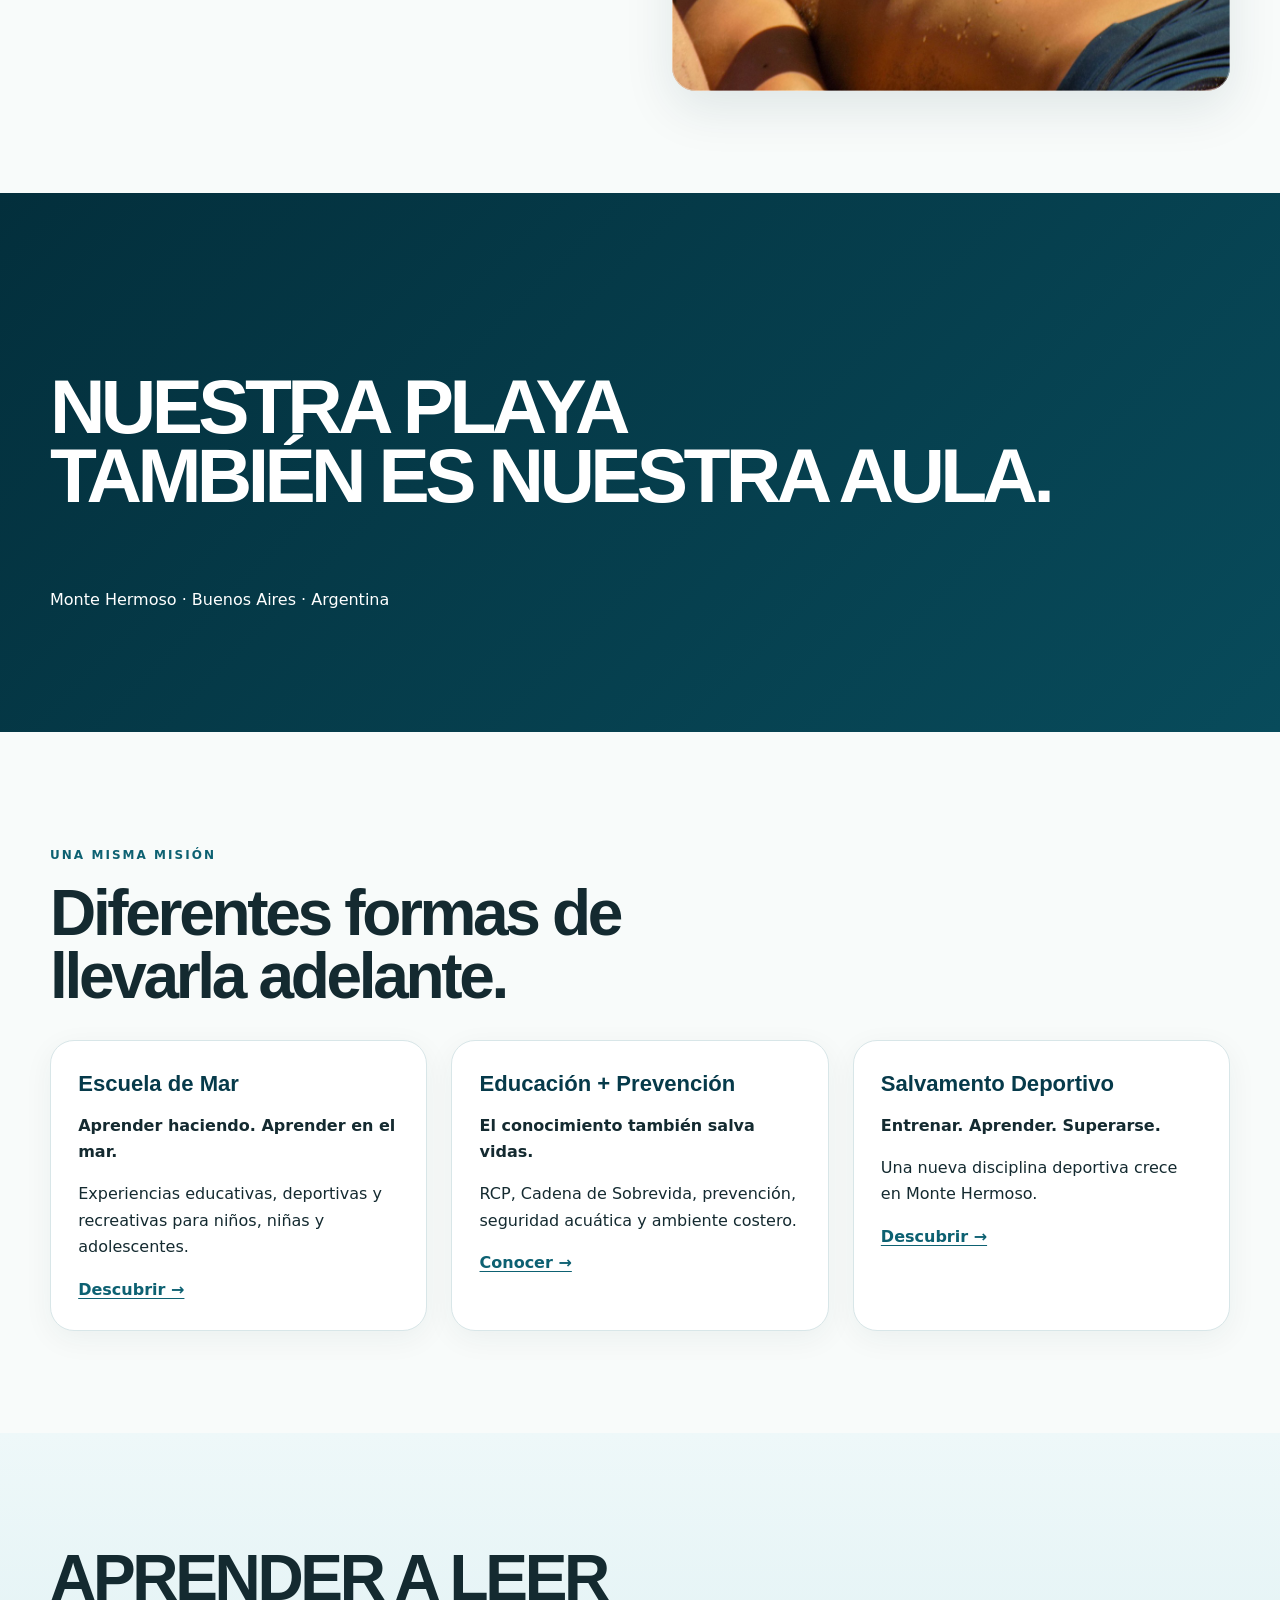
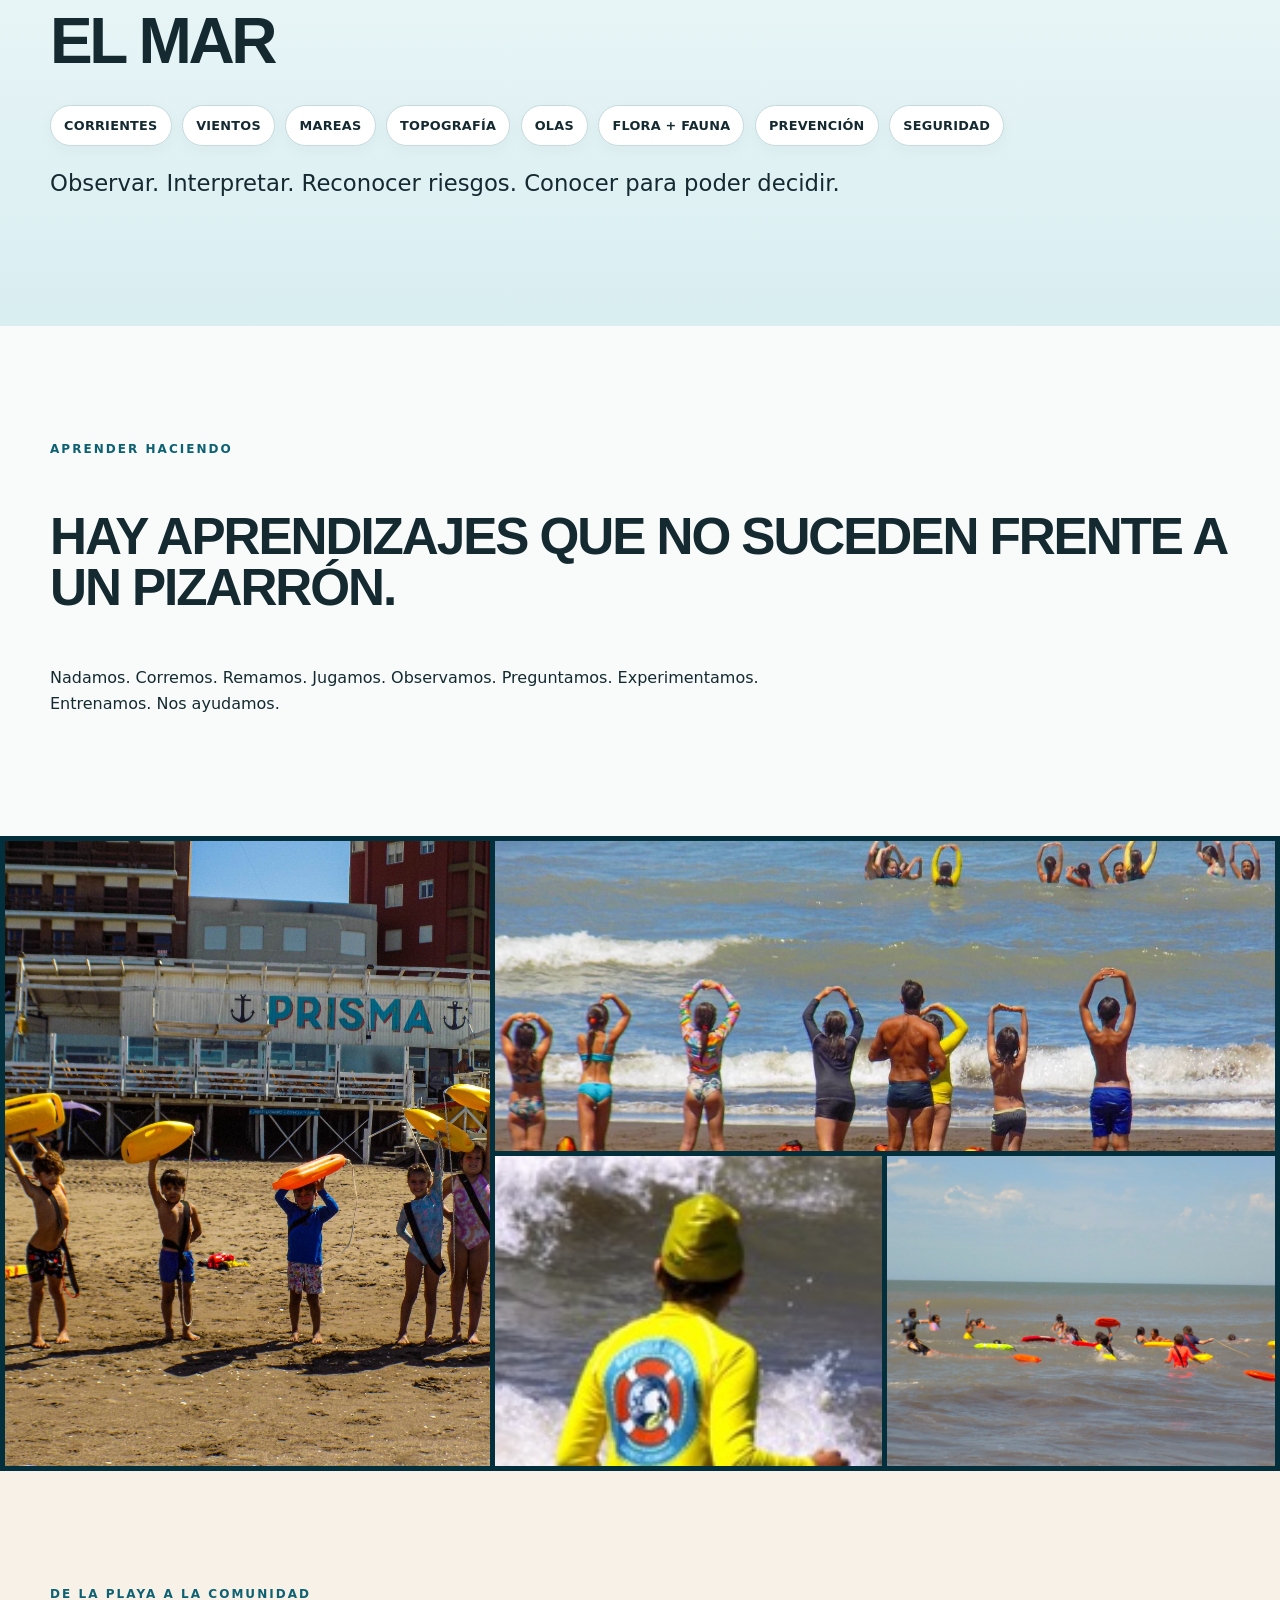
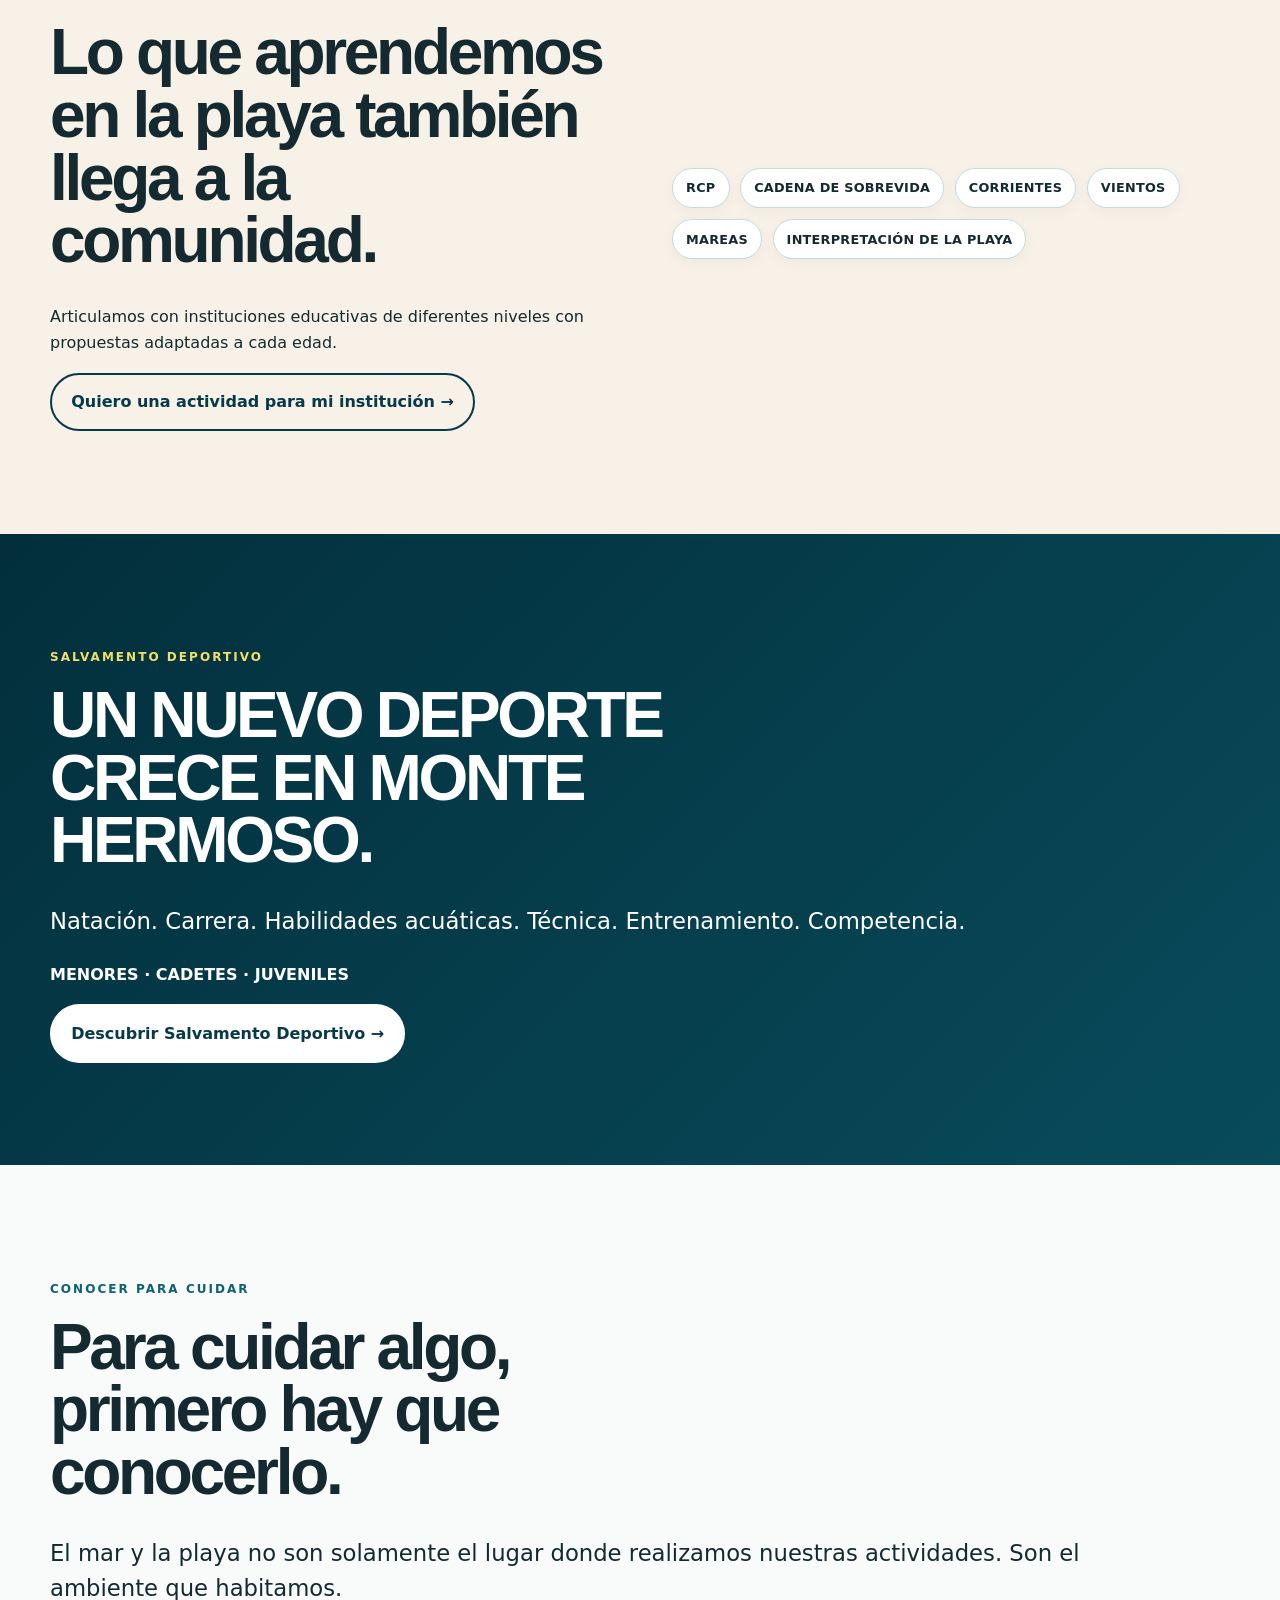
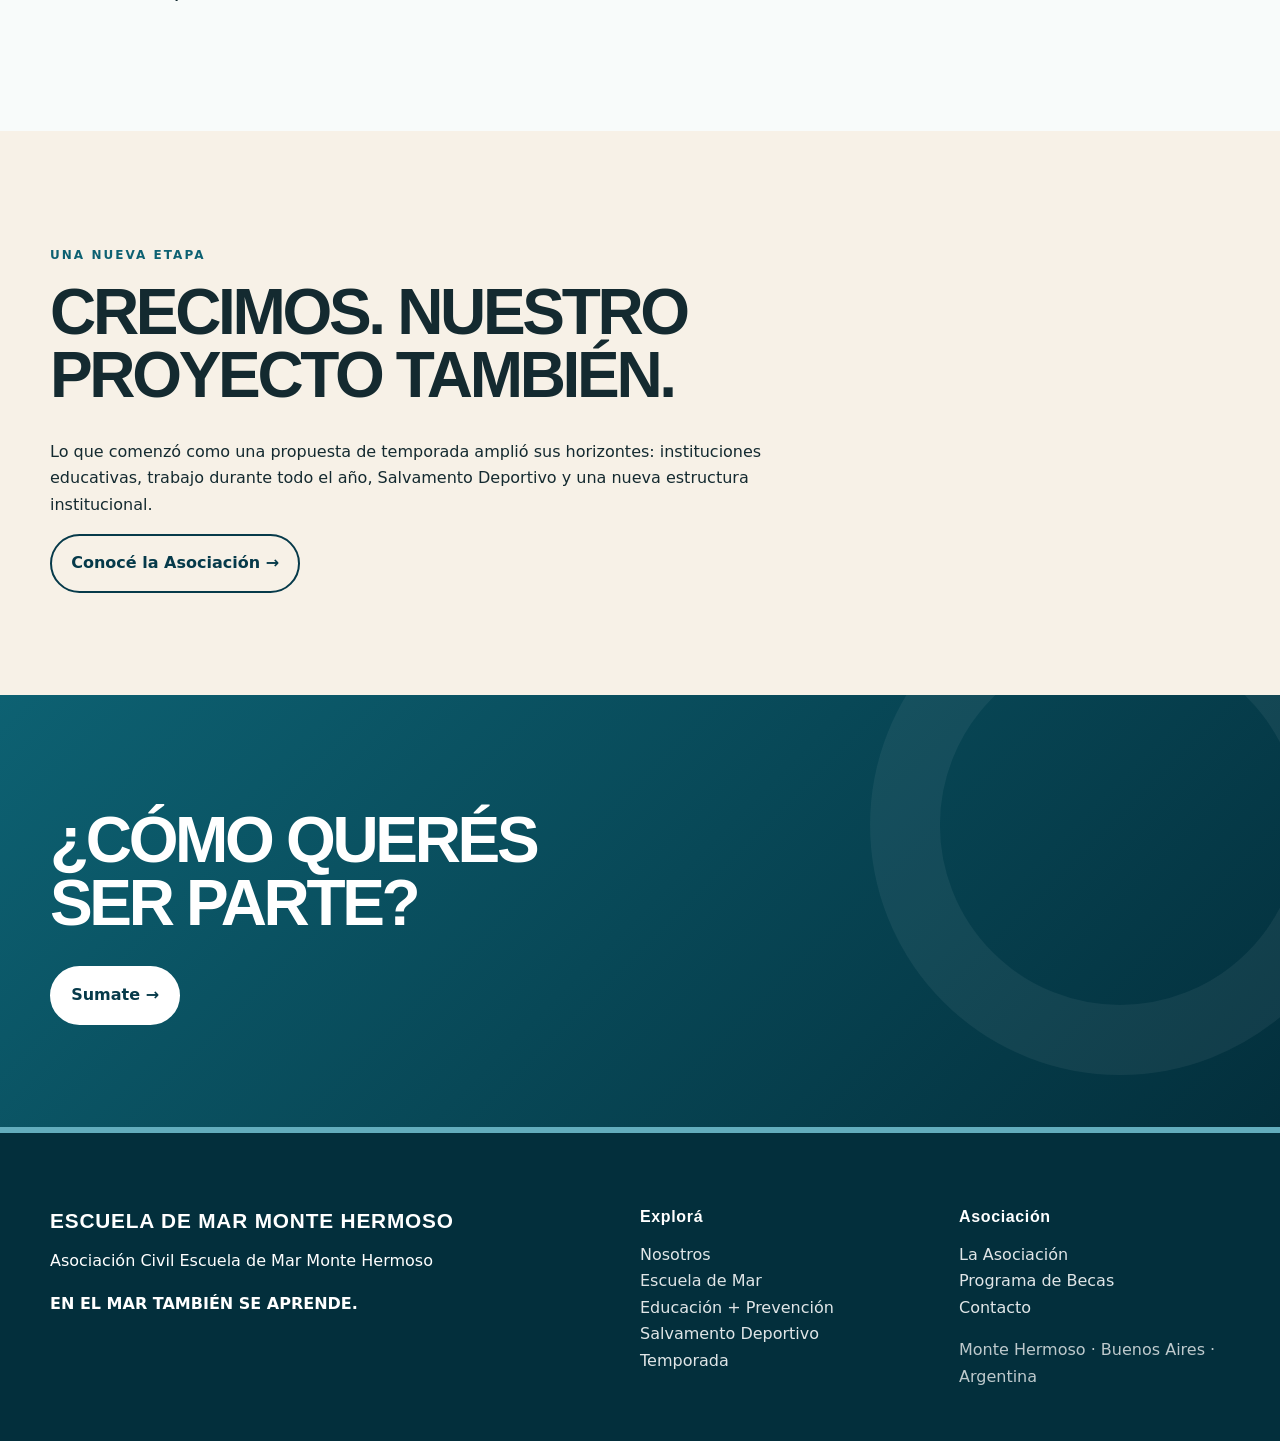
==== commit 5d1414c3: "Duplicate historia section with updated content" ====
--- a/index.html
+++ b/index.html
@@ -42,7 +42,7 @@
 </header>
 <main id="contenido">
 <section class="hero hero-photo" style="--hero-image:url('assets/images/ANAM1547.JPEG')"><div class="container"><p class="eyebrow">Asociación Civil · Escuela de Mar Monte Hermoso</p><h1>EN EL MAR TAMBIÉN SE APRENDE.</h1><p class="lead">Educación · Prevención · Deporte · Comunidad</p><a class="btn light" href="#historia">Conocenos ↓</a></div></section>
-<section class="section" id="historia"><div class="container grid two"><div><p class="kicker">Una escuela que nació en la playa</p><h2>La escuela que soñabamos.</h2><p>Somos amigos, docentes y guardavidas. En 2018 empezamos a imaginar una escuela inspirada en los programas Junior Lifeguard, las experiencias educativas en la naturaleza y nuestra propia relación con el mar y los deportes de tabla.</p><p>En enero de 2019 comenzó nuestra primera temporada. Hoy somos la Asociación Civil Escuela de Mar Monte Hermoso y aquel proyecto continúa creciendo.</p><a class="btn alt" href="nosotros.html">Conocé nuestra historia →</a></div><figure class="photo-frame"><img src="assets/images/WVAY1586.JPEG" alt="Niños y equipo de Escuela de Mar jugando y aprendiendo en la playa de Monte Hermoso" loading="lazy" decoding="async"></figure></div></section>
+<section class="section" id="historia"><div class="container grid two"><div><p class="kicker">Una escuela que nació en la playa</p><h2>Cumplimos nuestro sueño.</h2><p>Somos amigos, docentes y guardavidas. En 2018 empezamos a imaginar una escuela inspirada en los programas Junior Lifeguard, las experiencias educativas en la naturaleza y nuestra propia relación con el mar y los deportes de tabla.</p><p>En enero de 2019 comenzó nuestra primera temporada. Hoy somos la Asociación Civil Escuela de Mar Monte Hermoso y aquel proyecto continúa creciendo.</p><a class="btn alt" href="nosotros.html">Conocé nuestra historia →</a></div><figure class="photo-frame"><img src="assets/images/WVAY1586.JPEG" alt="Niños y equipo de Escuela de Mar jugando y aprendiendo en la playa de Monte Hermoso" loading="lazy" decoding="async"></figure></div></section>
 <section class="section sea"><div class="container"><p class="big-word">NUESTRA PLAYA<br>TAMBIÉN ES NUESTRA AULA.</p><p>Monte Hermoso · Buenos Aires · Argentina</p></div></section>
 <section class="section"><div class="container"><p class="kicker">Una misma misión</p><h2>Diferentes formas de llevarla adelante.</h2><div class="grid three">
 <article class="card"><h3>Escuela de Mar</h3><p><strong>Aprender haciendo. Aprender en el mar.</strong></p><p>Experiencias educativas, deportivas y recreativas para niños, niñas y adolescentes.</p><a href="escuela-de-mar.html">Descubrir →</a></article>
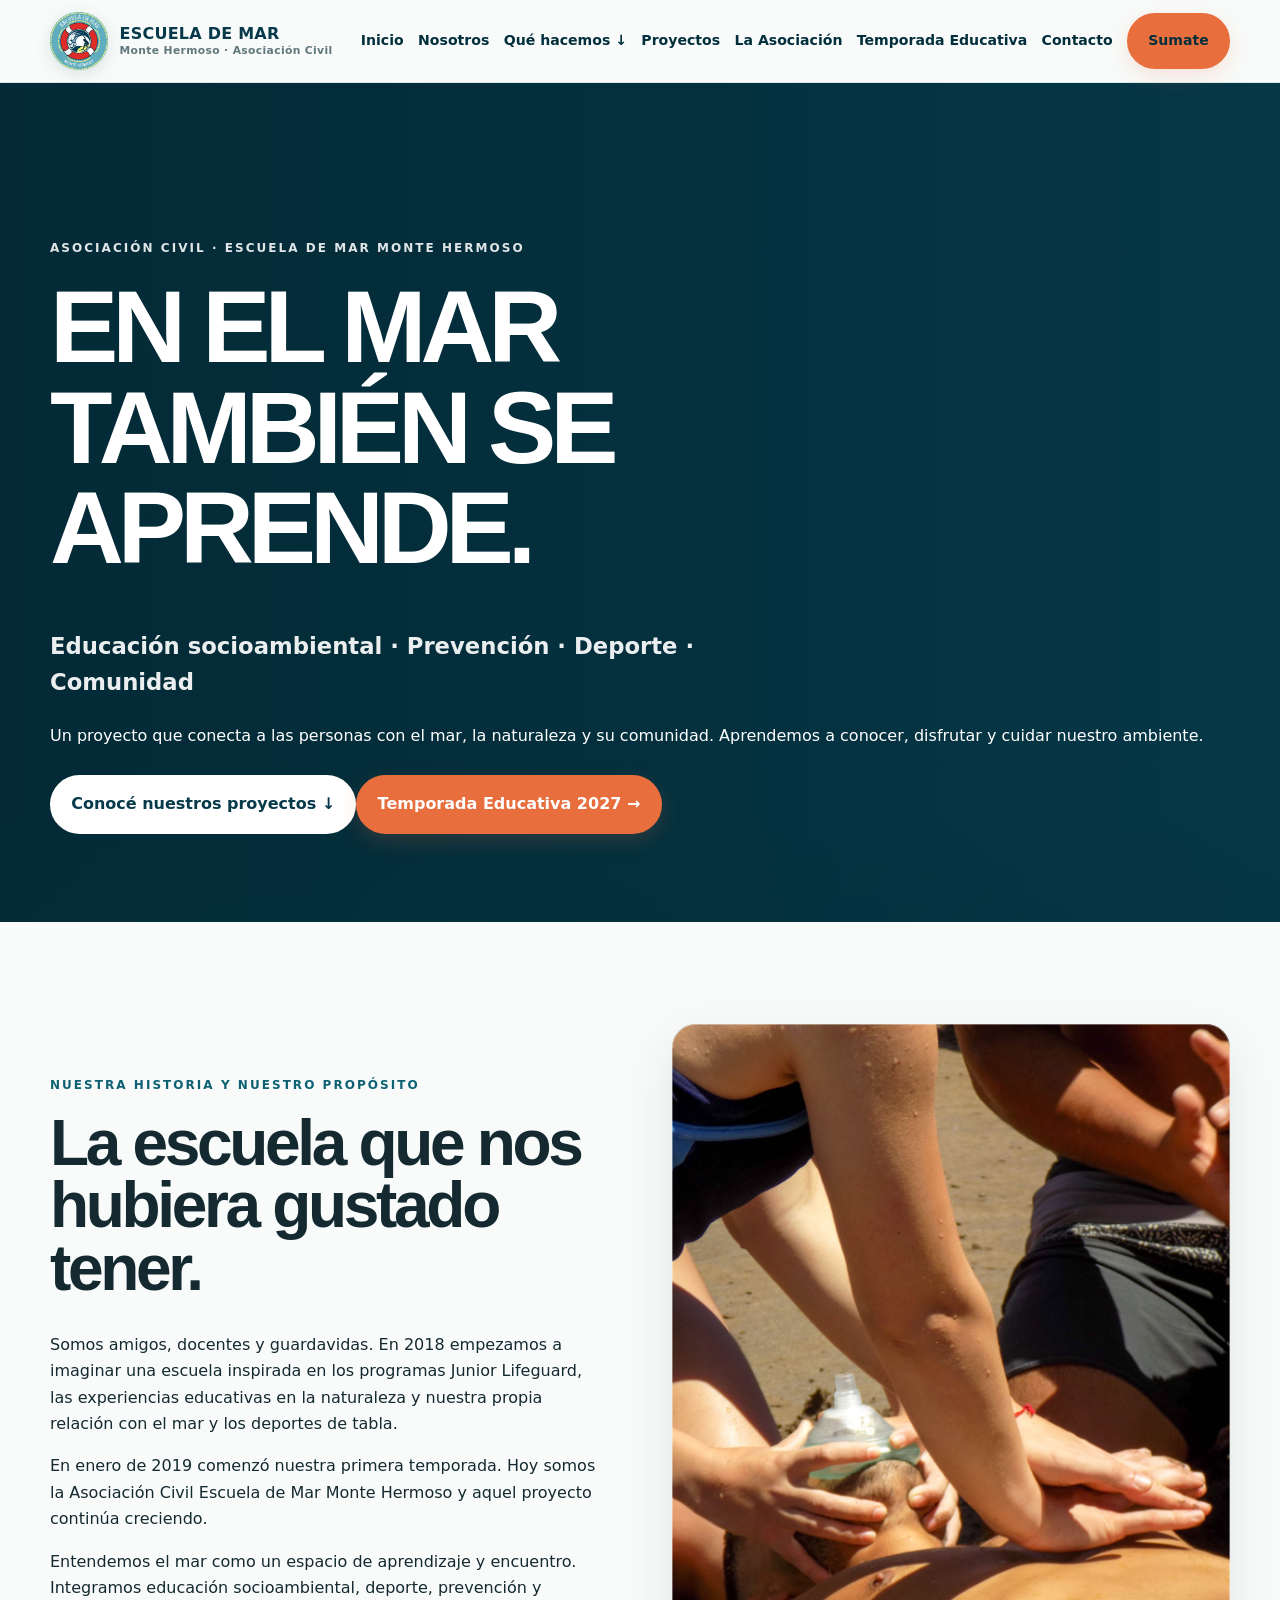
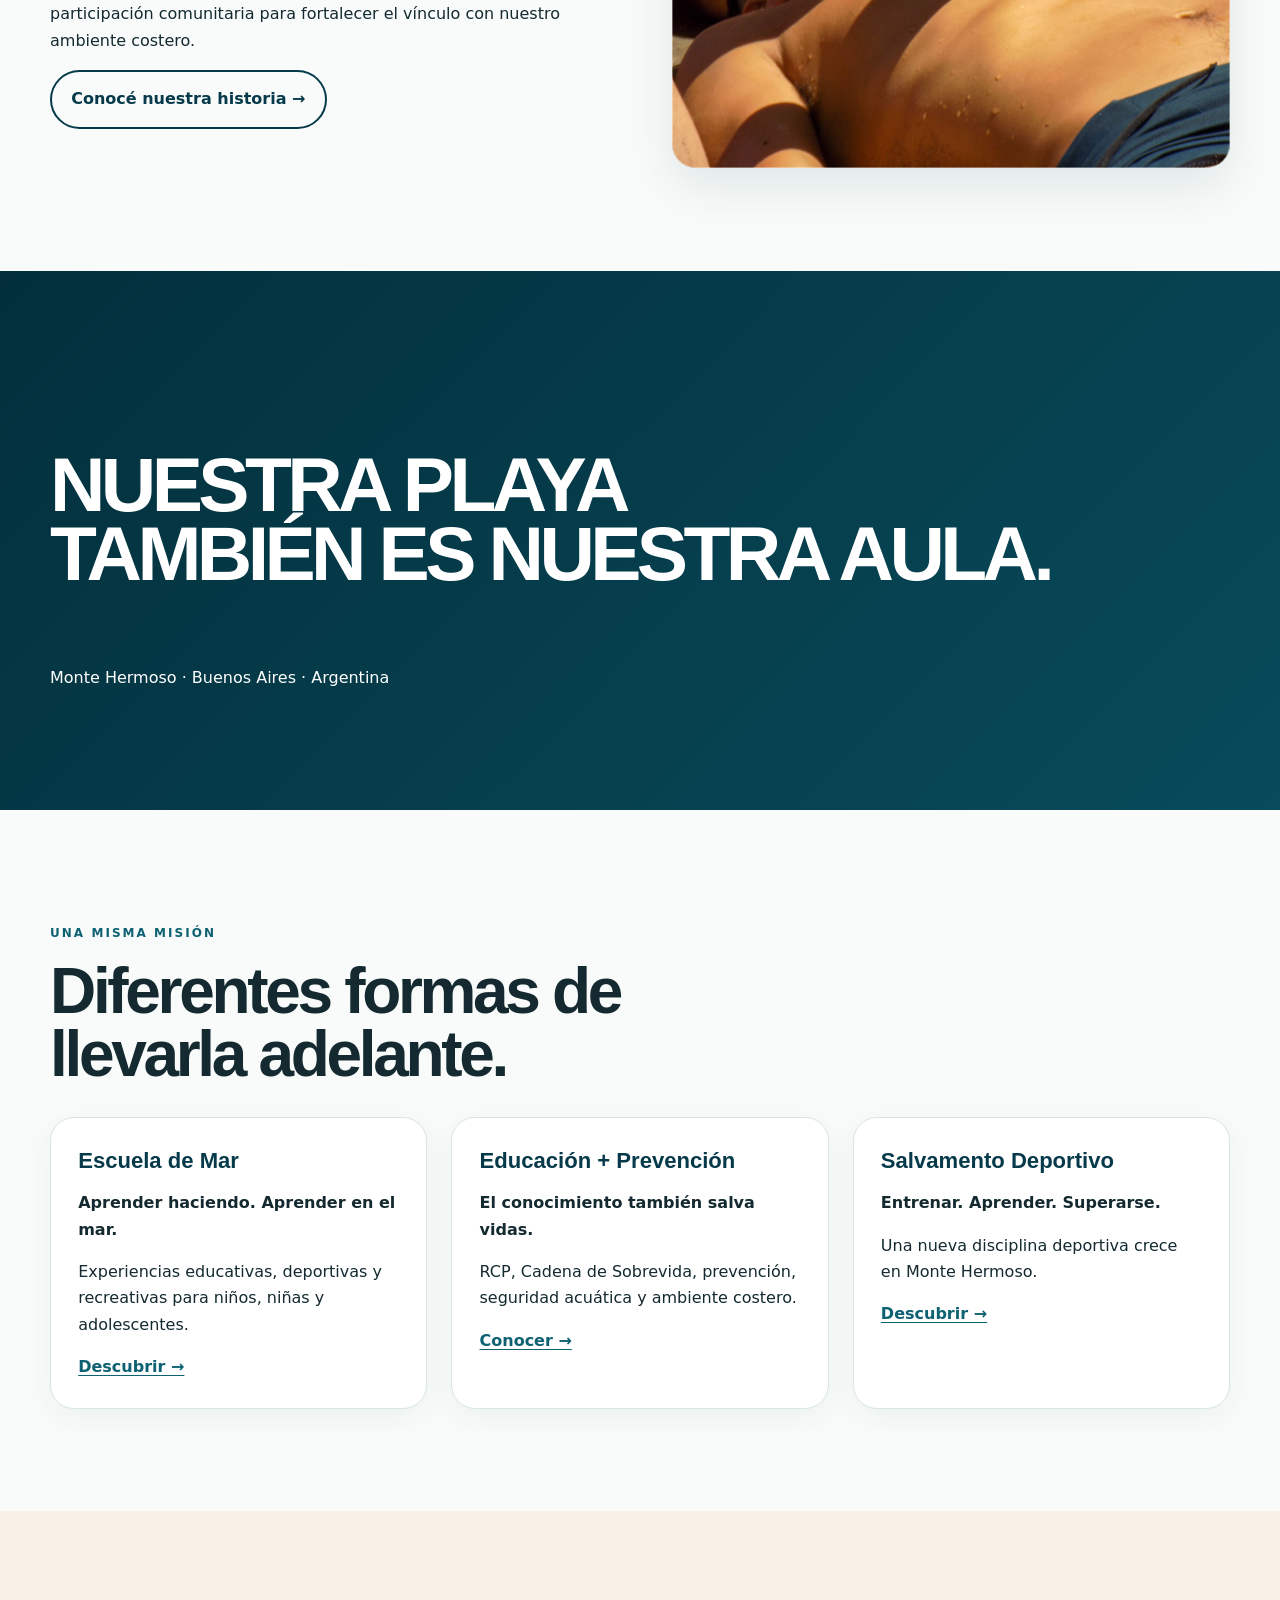
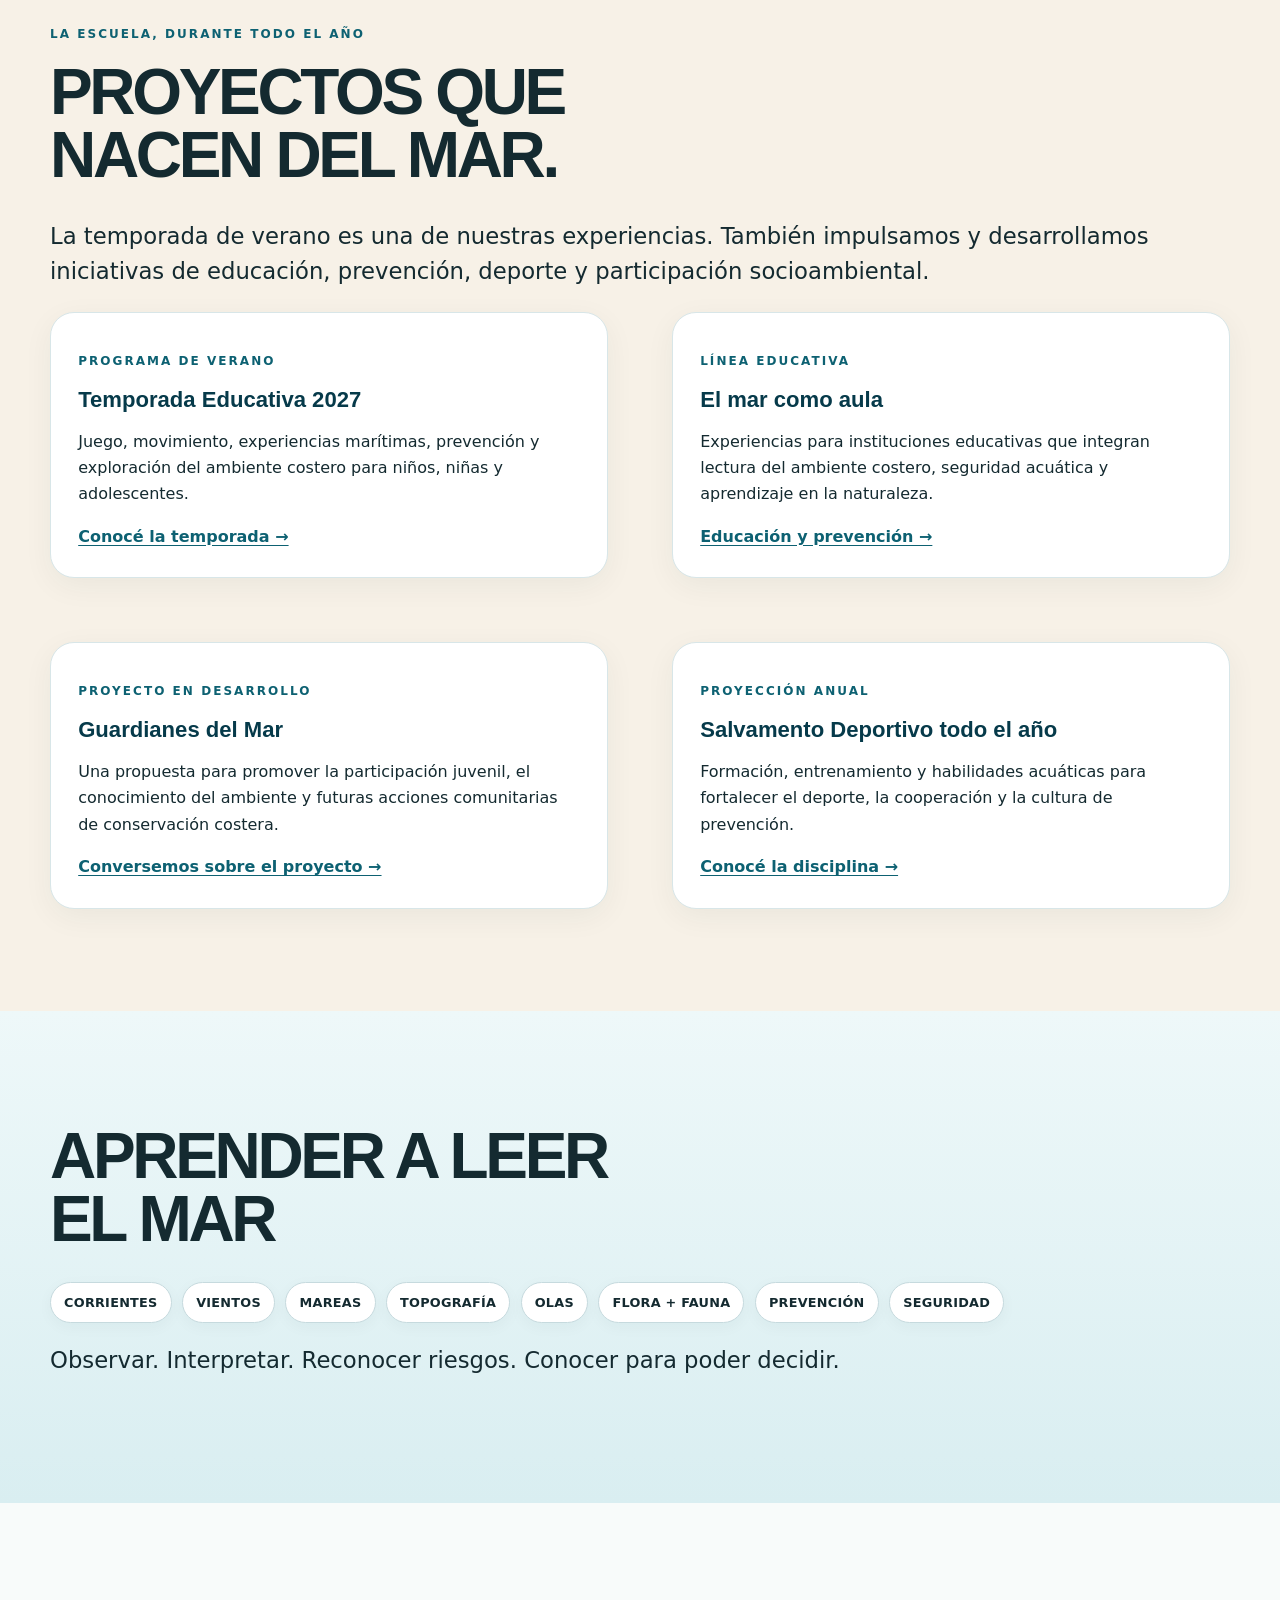
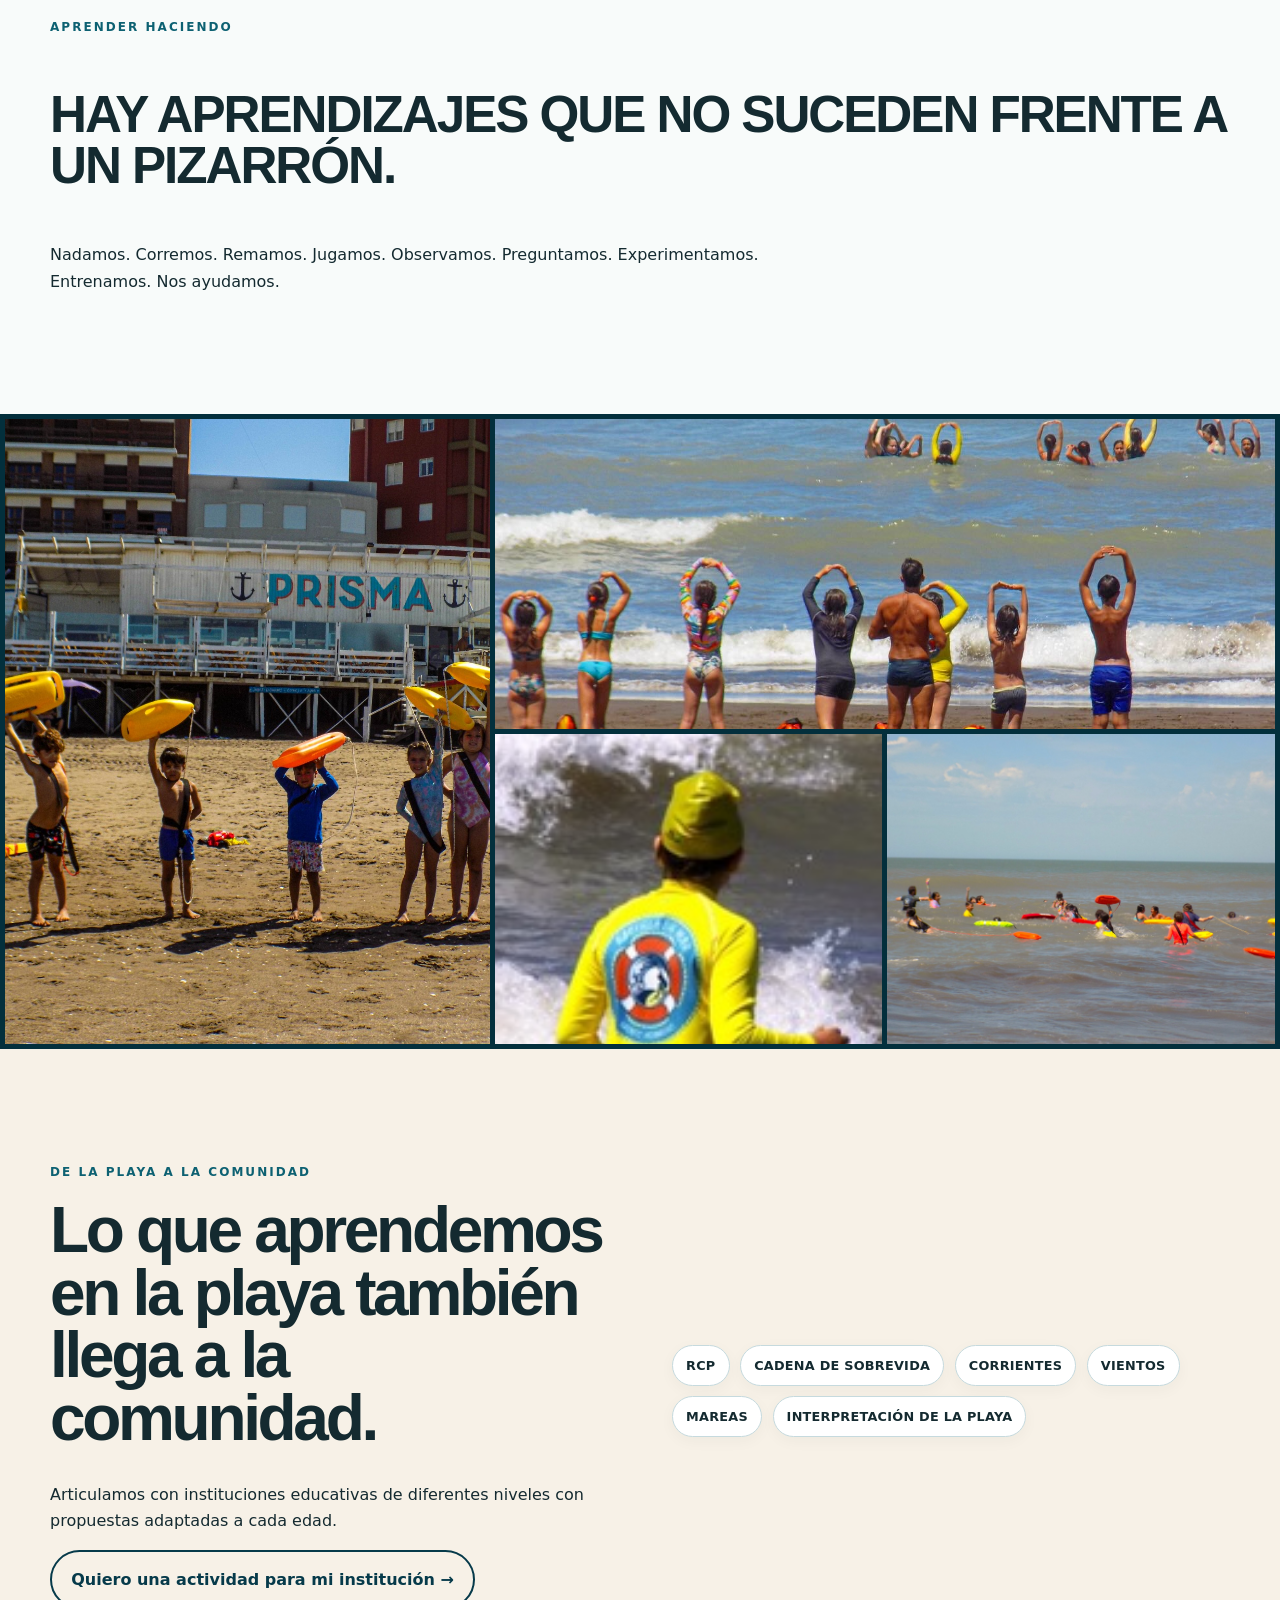
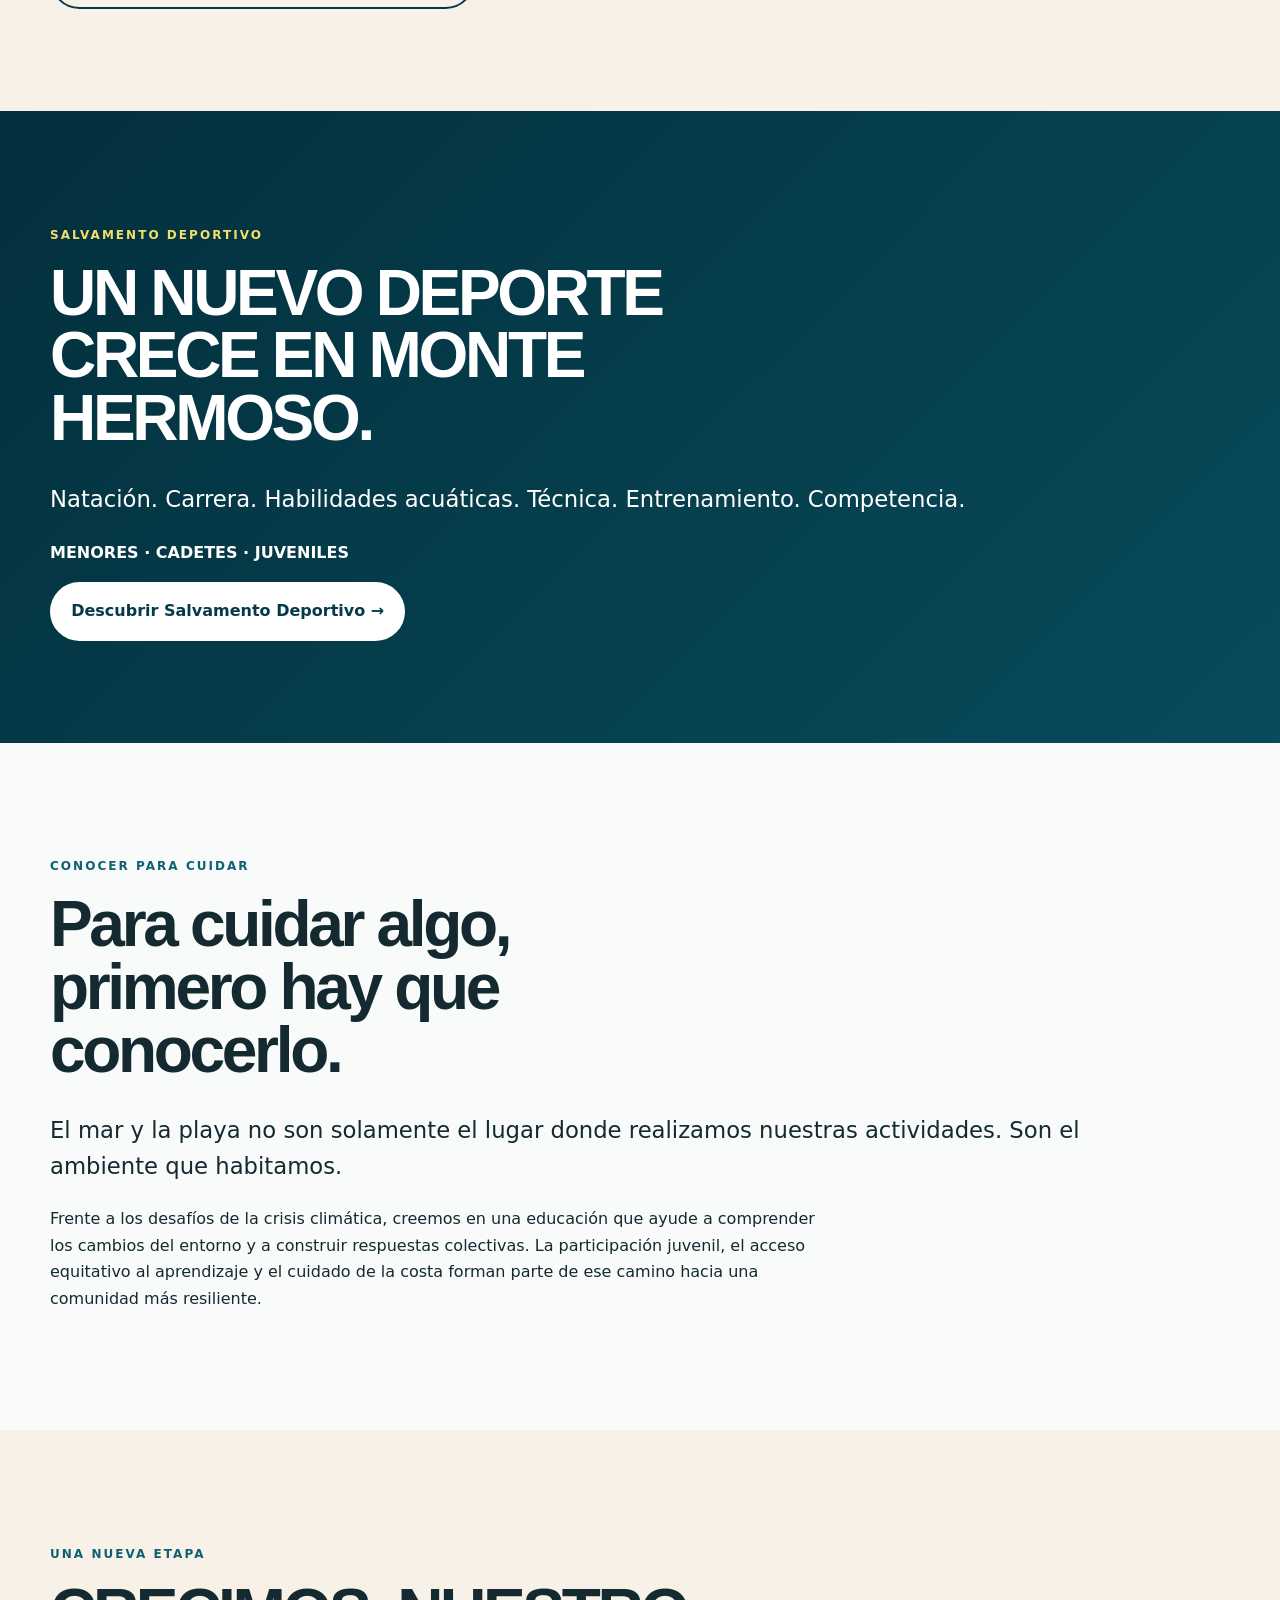
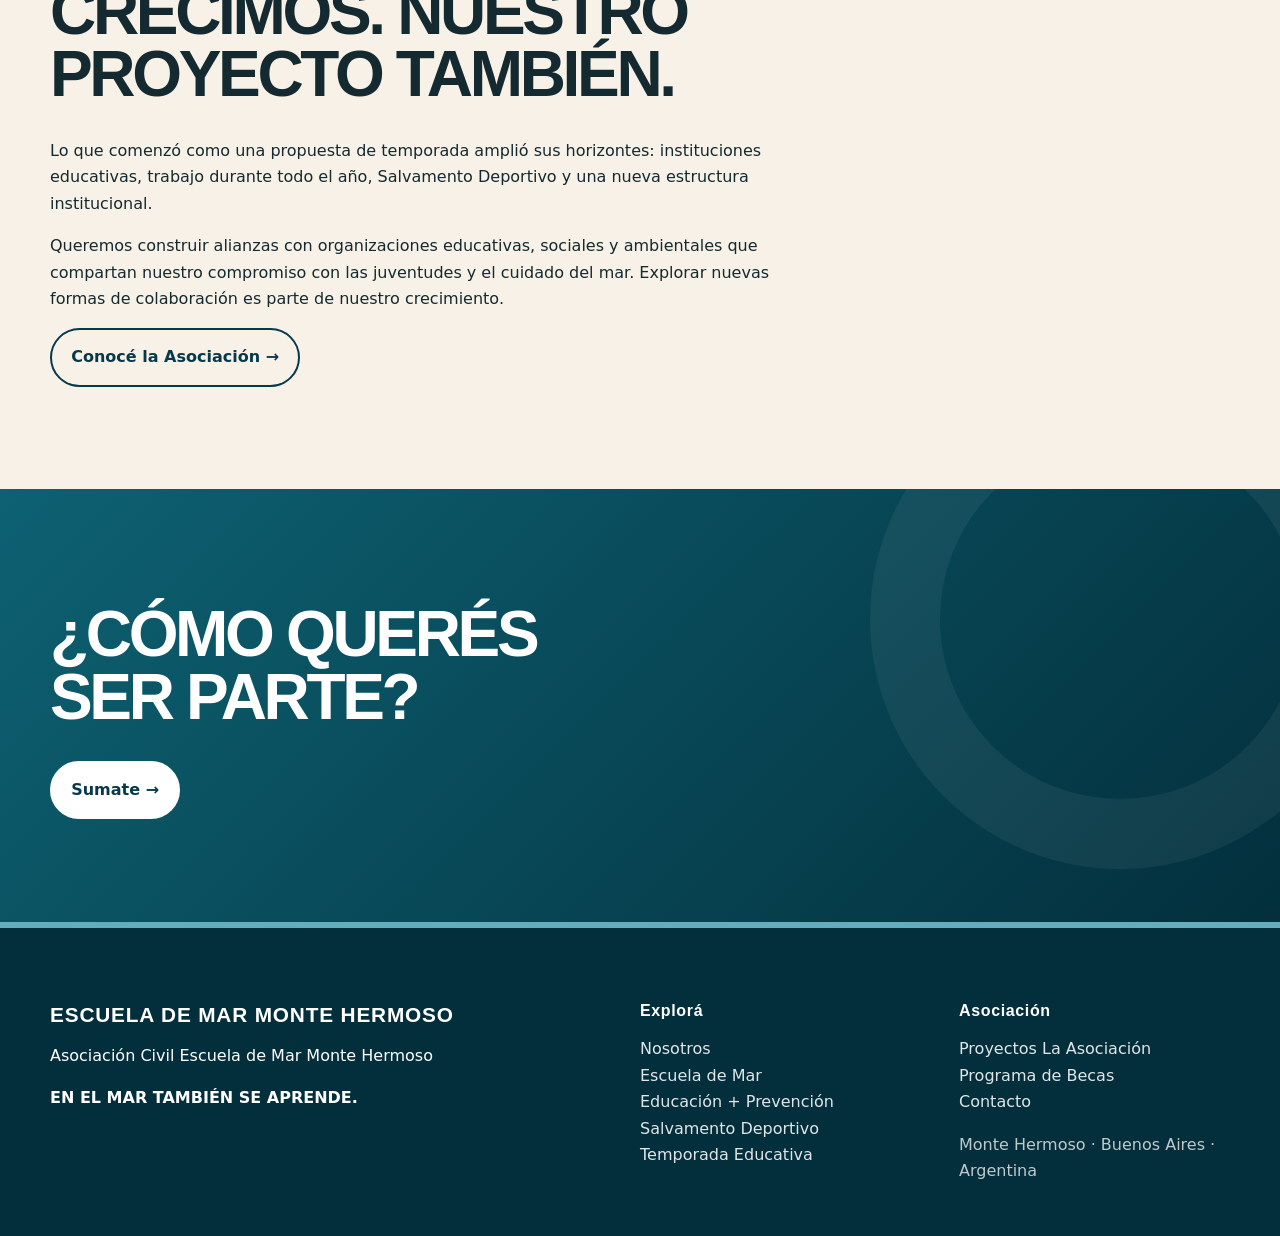
==== commit ed69e9e4: "Update title and meta descriptions in index.html" ====
--- a/index.html
+++ b/index.html
@@ -1,8 +1,8 @@
 <!doctype html><html lang="es"><head>
   <meta charset="utf-8">
   <meta name="viewport" content="width=device-width, initial-scale=1">
-  <title>Escuela de Mar Monte Hermoso | Educación, prevención y deporte</title>
-  <meta name="description" content="Asociación Civil Escuela de Mar Monte Hermoso. Educación, prevención, deporte y comunidad: experiencias en el mar, RCP, seguridad acuática y salvamento deportivo.">
+  <title>Escuela de Mar Monte Hermoso | Educación socioambiental, deporte y comunidad</title>
+  <meta name="description" content="Asociación Civil Escuela de Mar Monte Hermoso: educación socioambiental, prevención, salvamento deportivo y proyectos comunitarios para conocer y cuidar el mar.">
   <meta name="robots" content="index, follow">
   <meta name="theme-color" content="#63adbd">
   <link rel="canonical" href="https://www.escuelademar.com.ar/">
@@ -13,8 +13,8 @@
   <meta property="og:type" content="website">
   <meta property="og:locale" content="es_AR">
   <meta property="og:site_name" content="Escuela de Mar Monte Hermoso">
-  <meta property="og:title" content="Escuela de Mar Monte Hermoso | Educación, prevención y deporte">
-  <meta property="og:description" content="Asociación Civil Escuela de Mar Monte Hermoso. Educación, prevención, deporte y comunidad: experiencias en el mar, RCP, seguridad acuática y salvamento deportivo.">
+  <meta property="og:title" content="Escuela de Mar Monte Hermoso | Educación socioambiental, deporte y comunidad">
+  <meta property="og:description" content="Asociación Civil Escuela de Mar Monte Hermoso: educación socioambiental, prevención, salvamento deportivo y proyectos comunitarios para conocer y cuidar el mar.">
   <meta property="og:url" content="https://www.escuelademar.com.ar/">
   <meta property="og:image" content="https://www.escuelademar.com.ar/assets/images/ANAM1547.JPEG">
   <meta name="twitter:card" content="summary_large_image">
@@ -33,21 +33,28 @@
         <a href="educacion-prevencion.html">Educación + Prevención</a>
         <a href="salvamento-deportivo.html">Salvamento Deportivo</a>
       </div></details>
+      <a href="index.html#proyectos">Proyectos</a>
       <a href="asociacion.html">La Asociación</a>
-      <a href="temporada.html">Temporada</a>
+      <a href="temporada.html">Temporada Educativa</a>
       <a href="contacto.html">Contacto</a>
       <a class="btn" href="sumate.html">Sumate</a>
     </nav>
   </div>
 </header>
 <main id="contenido">
-<section class="hero hero-photo" style="--hero-image:url('assets/images/ANAM1547.JPEG')"><div class="container"><p class="eyebrow">Asociación Civil · Escuela de Mar Monte Hermoso</p><h1>EN EL MAR TAMBIÉN SE APRENDE.</h1><p class="lead">Educación · Prevención · Deporte · Comunidad</p><a class="btn light" href="#historia">Conocenos ↓</a></div></section>
-<section class="section" id="historia"><div class="container grid two"><div><p class="kicker">Una escuela que nació en la playa</p><h2>Cumplimos nuestro sueño.</h2><p>Somos amigos, docentes y guardavidas. En 2018 empezamos a imaginar una escuela inspirada en los programas Junior Lifeguard, las experiencias educativas en la naturaleza y nuestra propia relación con el mar y los deportes de tabla.</p><p>En enero de 2019 comenzó nuestra primera temporada. Hoy somos la Asociación Civil Escuela de Mar Monte Hermoso y aquel proyecto continúa creciendo.</p><a class="btn alt" href="nosotros.html">Conocé nuestra historia →</a></div><figure class="photo-frame"><img src="assets/images/WVAY1586.JPEG" alt="Niños y equipo de Escuela de Mar jugando y aprendiendo en la playa de Monte Hermoso" loading="lazy" decoding="async"></figure></div></section>
+<section class="hero hero-photo" style="--hero-image:url('assets/images/ANAM1547.JPEG')"><div class="container"><p class="eyebrow">Asociación Civil · Escuela de Mar Monte Hermoso</p><h1>EN EL MAR TAMBIÉN SE APRENDE.</h1><p class="lead">Educación socioambiental · Prevención · Deporte · Comunidad</p><p class="hero-intro">Un proyecto que conecta a las personas con el mar, la naturaleza y su comunidad. Aprendemos a conocer, disfrutar y cuidar nuestro ambiente.</p><div class="hero-actions"><a class="btn light" href="#proyectos">Conocé nuestros proyectos ↓</a><a class="btn hero-outline" href="temporada.html">Temporada Educativa 2027 →</a></div></div></section>
+<section class="section" id="historia"><div class="container grid two"><div><p class="kicker">Nuestra historia y nuestro propósito</p><h2>La escuela que nos hubiera gustado tener.</h2><p>Somos amigos, docentes y guardavidas. En 2018 empezamos a imaginar una escuela inspirada en los programas Junior Lifeguard, las experiencias educativas en la naturaleza y nuestra propia relación con el mar y los deportes de tabla.</p><p>En enero de 2019 comenzó nuestra primera temporada. Hoy somos la Asociación Civil Escuela de Mar Monte Hermoso y aquel proyecto continúa creciendo.</p><p>Entendemos el mar como un espacio de aprendizaje y encuentro. Integramos educación socioambiental, deporte, prevención y participación comunitaria para fortalecer el vínculo con nuestro ambiente costero.</p><a class="btn alt" href="nosotros.html">Conocé nuestra historia →</a></div><figure class="photo-frame"><img src="assets/images/WVAY1586.JPEG" alt="Niños y equipo de Escuela de Mar jugando y aprendiendo en la playa de Monte Hermoso" loading="lazy" decoding="async"></figure></div></section>
 <section class="section sea"><div class="container"><p class="big-word">NUESTRA PLAYA<br>TAMBIÉN ES NUESTRA AULA.</p><p>Monte Hermoso · Buenos Aires · Argentina</p></div></section>
 <section class="section"><div class="container"><p class="kicker">Una misma misión</p><h2>Diferentes formas de llevarla adelante.</h2><div class="grid three">
 <article class="card"><h3>Escuela de Mar</h3><p><strong>Aprender haciendo. Aprender en el mar.</strong></p><p>Experiencias educativas, deportivas y recreativas para niños, niñas y adolescentes.</p><a href="escuela-de-mar.html">Descubrir →</a></article>
 <article class="card"><h3>Educación + Prevención</h3><p><strong>El conocimiento también salva vidas.</strong></p><p>RCP, Cadena de Sobrevida, prevención, seguridad acuática y ambiente costero.</p><a href="educacion-prevencion.html">Conocer →</a></article>
 <article class="card"><h3>Salvamento Deportivo</h3><p><strong>Entrenar. Aprender. Superarse.</strong></p><p>Una nueva disciplina deportiva crece en Monte Hermoso.</p><a href="salvamento-deportivo.html">Descubrir →</a></article></div></div></section>
+<section class="section sand" id="proyectos"><div class="container"><p class="kicker">La Escuela, durante todo el año</p><h2>PROYECTOS QUE NACEN DEL MAR.</h2><p class="lead">La temporada de verano es una de nuestras experiencias. También impulsamos y desarrollamos iniciativas de educación, prevención, deporte y participación socioambiental.</p><div class="grid two project-grid">
+<article class="card"><p class="kicker">Programa de verano</p><h3>Temporada Educativa 2027</h3><p>Juego, movimiento, experiencias marítimas, prevención y exploración del ambiente costero para niños, niñas y adolescentes.</p><a href="temporada.html">Conocé la temporada →</a></article>
+<article class="card"><p class="kicker">Línea educativa</p><h3>El mar como aula</h3><p>Experiencias para instituciones educativas que integran lectura del ambiente costero, seguridad acuática y aprendizaje en la naturaleza.</p><a href="educacion-prevencion.html">Educación y prevención →</a></article>
+<article class="card"><p class="kicker">Proyecto en desarrollo</p><h3>Guardianes del Mar</h3><p>Una propuesta para promover la participación juvenil, el conocimiento del ambiente y futuras acciones comunitarias de conservación costera.</p><a href="contacto.html">Conversemos sobre el proyecto →</a></article>
+<article class="card"><p class="kicker">Proyección anual</p><h3>Salvamento Deportivo todo el año</h3><p>Formación, entrenamiento y habilidades acuáticas para fortalecer el deporte, la cooperación y la cultura de prevención.</p><a href="salvamento-deportivo.html">Conocé la disciplina →</a></article>
+</div></div></section>
 <section class="section sky"><div class="container"><h2>APRENDER A LEER EL MAR</h2><div class="tags"><span class="tag">CORRIENTES</span><span class="tag">VIENTOS</span><span class="tag">MAREAS</span><span class="tag">TOPOGRAFÍA</span><span class="tag">OLAS</span><span class="tag">FLORA + FAUNA</span><span class="tag">PREVENCIÓN</span><span class="tag">SEGURIDAD</span></div><p class="lead">Observar. Interpretar. Reconocer riesgos. Conocer para poder decidir.</p></div></section>
 <section class="section"><div class="container"><p class="kicker">Aprender haciendo</p><p class="quote">HAY APRENDIZAJES QUE NO SUCEDEN FRENTE A UN PIZARRÓN.</p><p>Nadamos. Corremos. Remamos. Jugamos. Observamos. Preguntamos. Experimentamos. Entrenamos. Nos ayudamos.</p></div></section>
 <section class="photo-story" aria-label="Escuela de Mar en acción"><div class="photo-grid">
@@ -58,13 +65,14 @@
 </div></section>
 <section class="section sand"><div class="container grid two"><div><p class="kicker">De la playa a la comunidad</p><h2>Lo que aprendemos en la playa también llega a la comunidad.</h2><p>Articulamos con instituciones educativas de diferentes niveles con propuestas adaptadas a cada edad.</p><a class="btn alt" href="educacion-prevencion.html">Quiero una actividad para mi institución →</a></div><div class="tags"><span class="tag">RCP</span><span class="tag">CADENA DE SOBREVIDA</span><span class="tag">CORRIENTES</span><span class="tag">VIENTOS</span><span class="tag">MAREAS</span><span class="tag">INTERPRETACIÓN DE LA PLAYA</span></div></div></section>
 <section class="section sea"><div class="container"><p class="kicker">Salvamento Deportivo</p><h2>UN NUEVO DEPORTE CRECE EN MONTE HERMOSO.</h2><p class="lead">Natación. Carrera. Habilidades acuáticas. Técnica. Entrenamiento. Competencia.</p><p><strong>MENORES · CADETES · JUVENILES</strong></p><a class="btn light" href="salvamento-deportivo.html">Descubrir Salvamento Deportivo →</a></div></section>
-<section class="section"><div class="container"><p class="kicker">Conocer para cuidar</p><h2>Para cuidar algo, primero hay que conocerlo.</h2><p class="lead">El mar y la playa no son solamente el lugar donde realizamos nuestras actividades. Son el ambiente que habitamos.</p></div></section>
-<section class="section sand"><div class="container"><p class="kicker">Una nueva etapa</p><h2>CRECIMOS. NUESTRO PROYECTO TAMBIÉN.</h2><p>Lo que comenzó como una propuesta de temporada amplió sus horizontes: instituciones educativas, trabajo durante todo el año, Salvamento Deportivo y una nueva estructura institucional.</p><a class="btn alt" href="asociacion.html">Conocé la Asociación →</a></div></section>
+<section class="section"><div class="container"><p class="kicker">Conocer para cuidar</p><h2>Para cuidar algo, primero hay que conocerlo.</h2><p class="lead">El mar y la playa no son solamente el lugar donde realizamos nuestras actividades. Son el ambiente que habitamos.</p><p>Frente a los desafíos de la crisis climática, creemos en una educación que ayude a comprender los cambios del entorno y a construir respuestas colectivas. La participación juvenil, el acceso equitativo al aprendizaje y el cuidado de la costa forman parte de ese camino hacia una comunidad más resiliente.</p></div></section>
+<section class="section sand"><div class="container"><p class="kicker">Una nueva etapa</p><h2>CRECIMOS. NUESTRO PROYECTO TAMBIÉN.</h2><p>Lo que comenzó como una propuesta de temporada amplió sus horizontes: instituciones educativas, trabajo durante todo el año, Salvamento Deportivo y una nueva estructura institucional.</p><p>Queremos construir alianzas con organizaciones educativas, sociales y ambientales que compartan nuestro compromiso con las juventudes y el cuidado del mar. Explorar nuevas formas de colaboración es parte de nuestro crecimiento.</p><a class="btn alt" href="asociacion.html">Conocé la Asociación →</a></div></section>
 <section class="cta"><div class="container"><h2>¿CÓMO QUERÉS SER PARTE?</h2><a class="btn light" href="sumate.html">Sumate →</a></div></section>
 </main>
 <footer><div class="container footer-grid">
 <div><h3>ESCUELA DE MAR MONTE HERMOSO</h3><p>Asociación Civil Escuela de Mar Monte Hermoso</p><p><strong>EN EL MAR TAMBIÉN SE APRENDE.</strong></p></div>
-<div><h3>Explorá</h3><p><a href="nosotros.html">Nosotros</a><br><a href="escuela-de-mar.html">Escuela de Mar</a><br><a href="educacion-prevencion.html">Educación + Prevención</a><br><a href="salvamento-deportivo.html">Salvamento Deportivo</a><br><a href="temporada.html">Temporada</a></p></div>
-<div><h3>Asociación</h3><p><a href="asociacion.html">La Asociación</a><br><a href="asociacion.html#becas">Programa de Becas</a><br><a href="contacto.html">Contacto</a></p><p class="muted">Monte Hermoso · Buenos Aires · Argentina</p></div>
+<div><h3>Explorá</h3><p><a href="nosotros.html">Nosotros</a><br><a href="escuela-de-mar.html">Escuela de Mar</a><br><a href="educacion-prevencion.html">Educación + Prevención</a><br><a href="salvamento-deportivo.html">Salvamento Deportivo</a><br><a href="temporada.html">Temporada Educativa</a></p></div>
+<div><h3>Asociación</h3><p><a href="index.html#proyectos">Proyectos</a>
+      <a href="asociacion.html">La Asociación</a><br><a href="asociacion.html#becas">Programa de Becas</a><br><a href="contacto.html">Contacto</a></p><p class="muted">Monte Hermoso · Buenos Aires · Argentina</p></div>
 </div></footer><script src="assets/js/script.js"></script>
 </body></html>
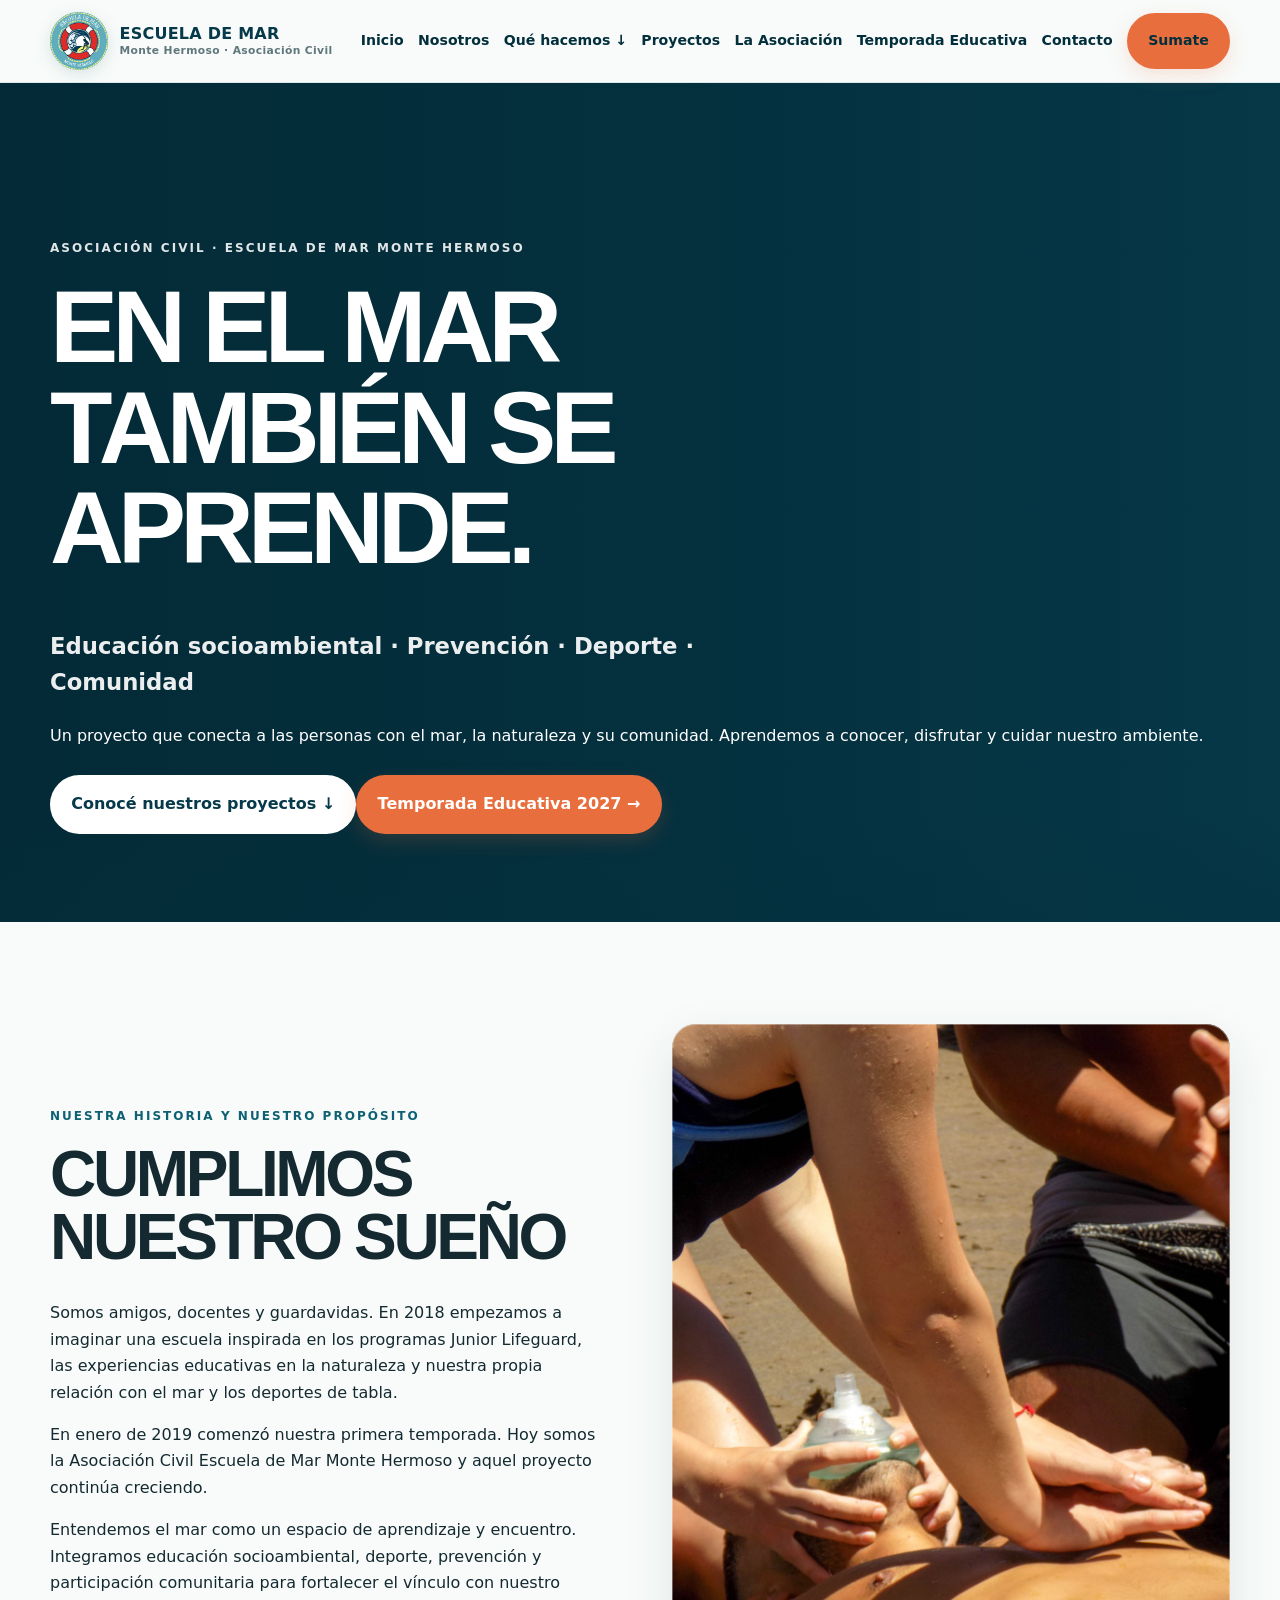
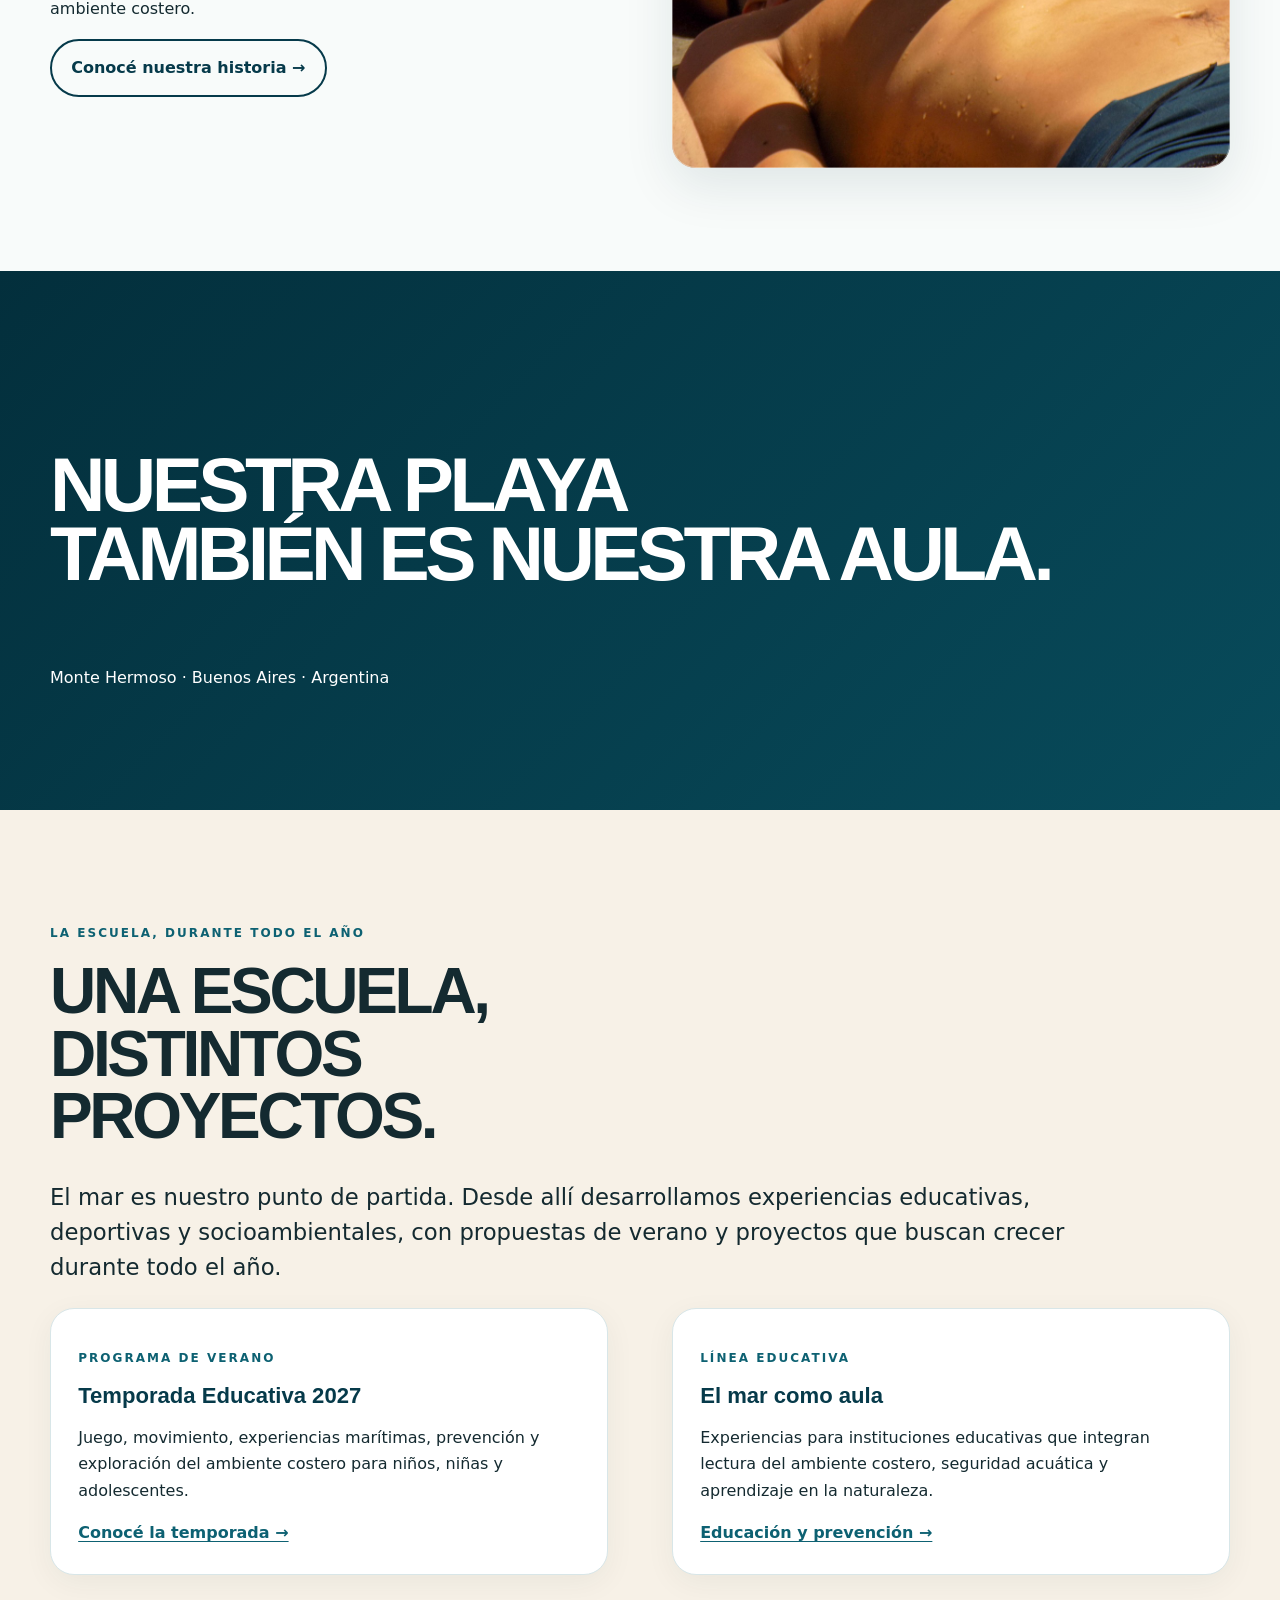
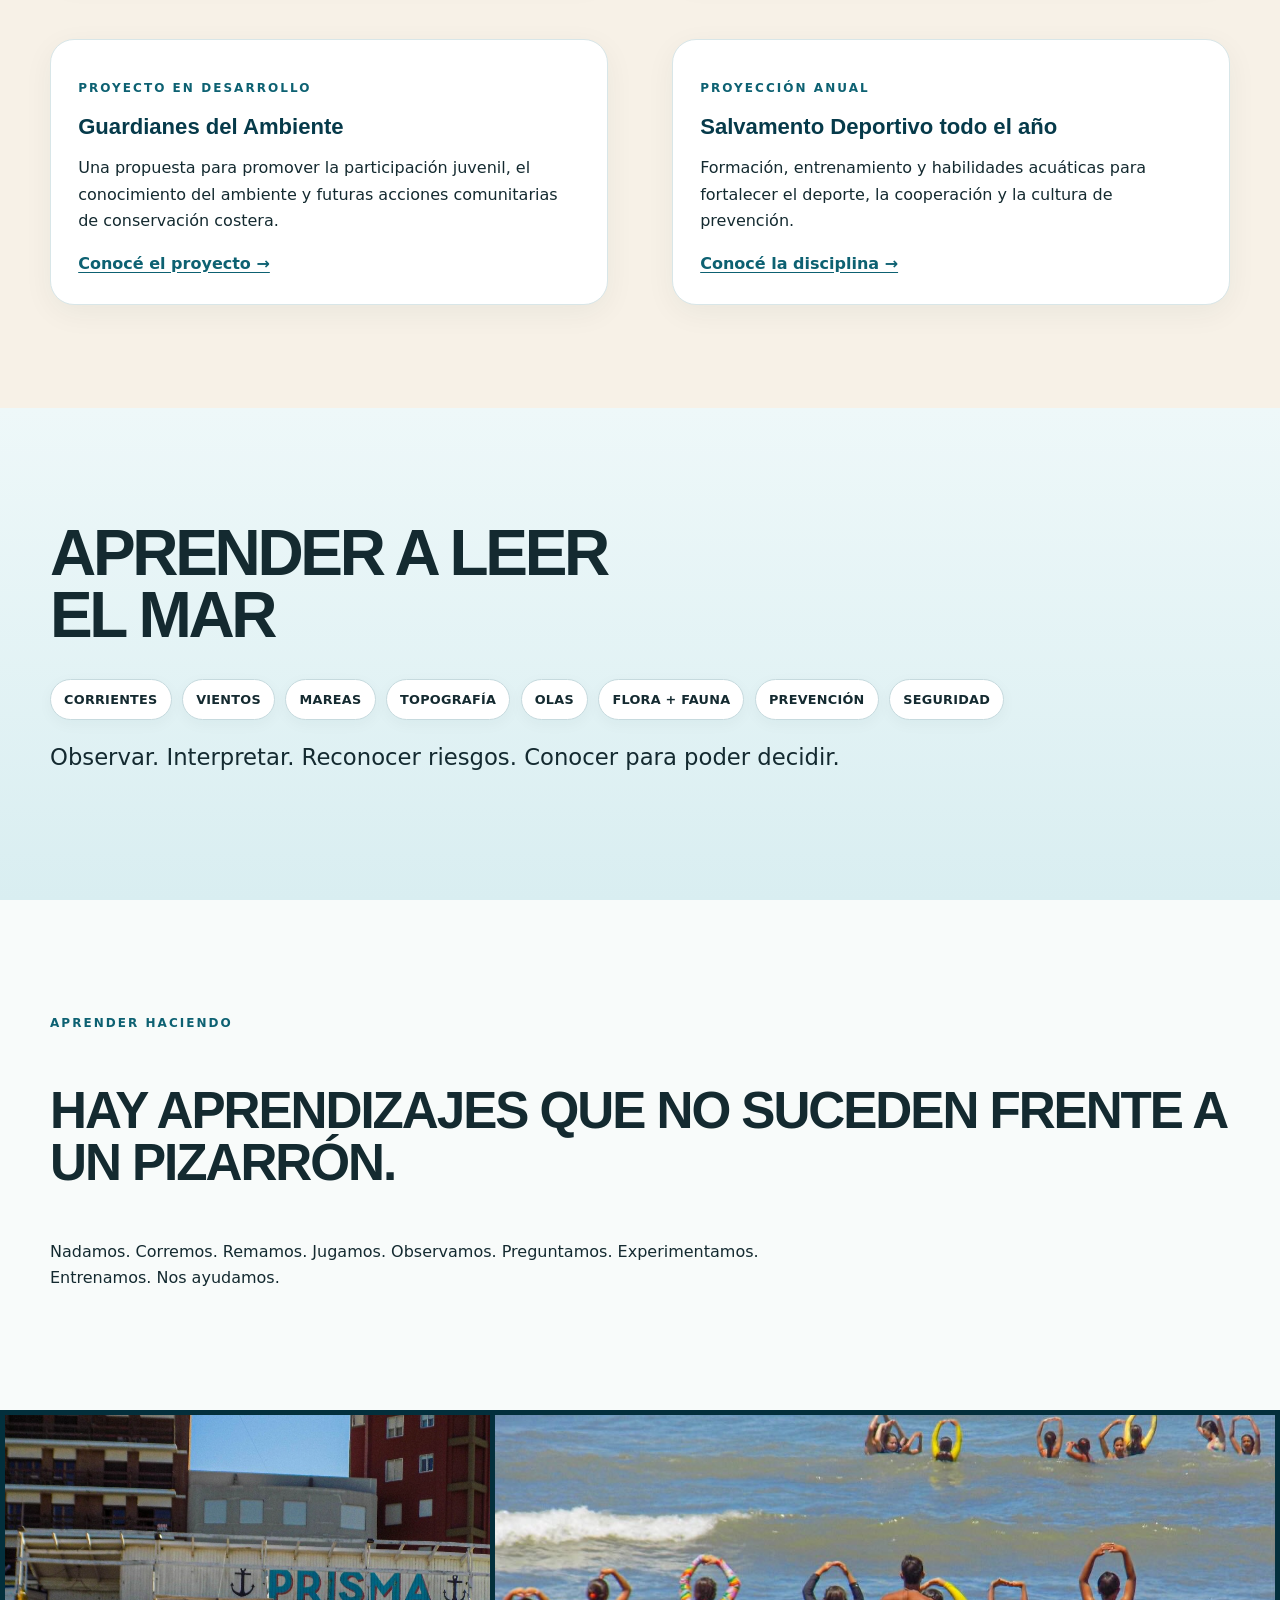
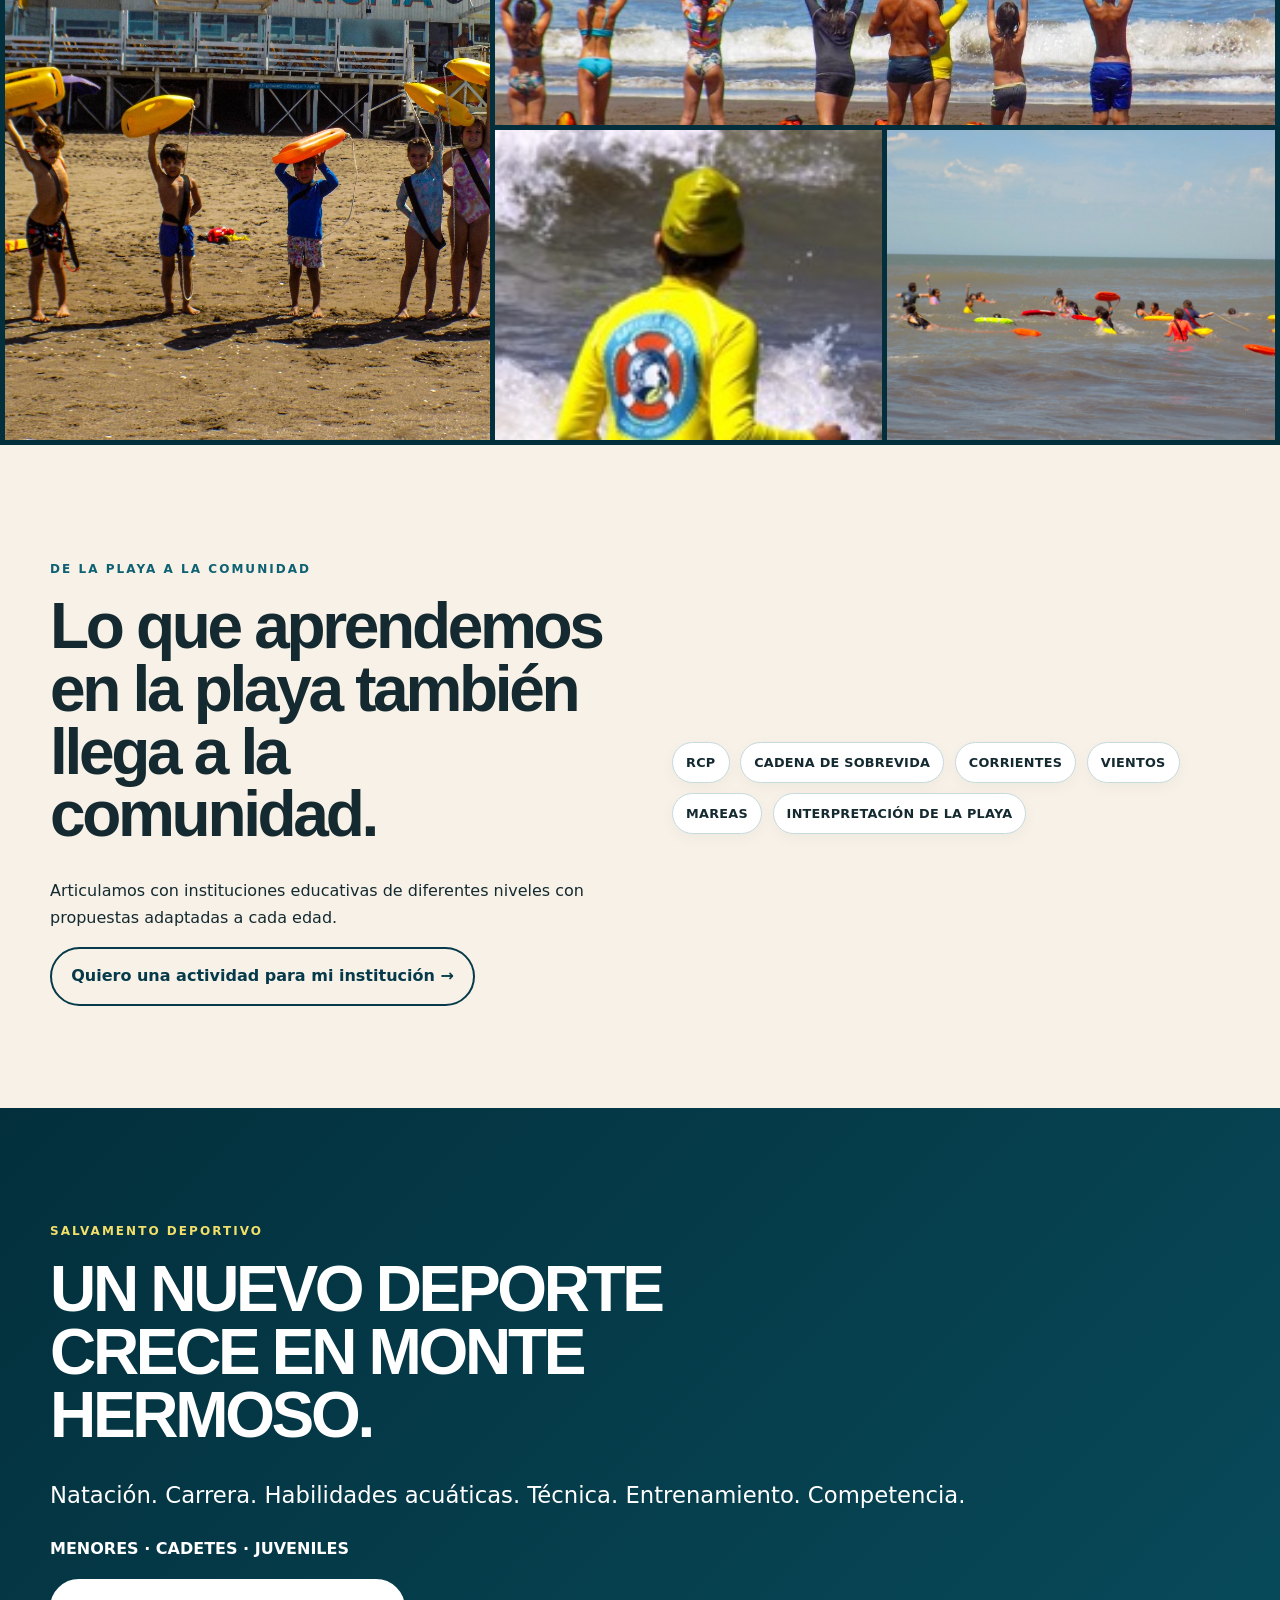
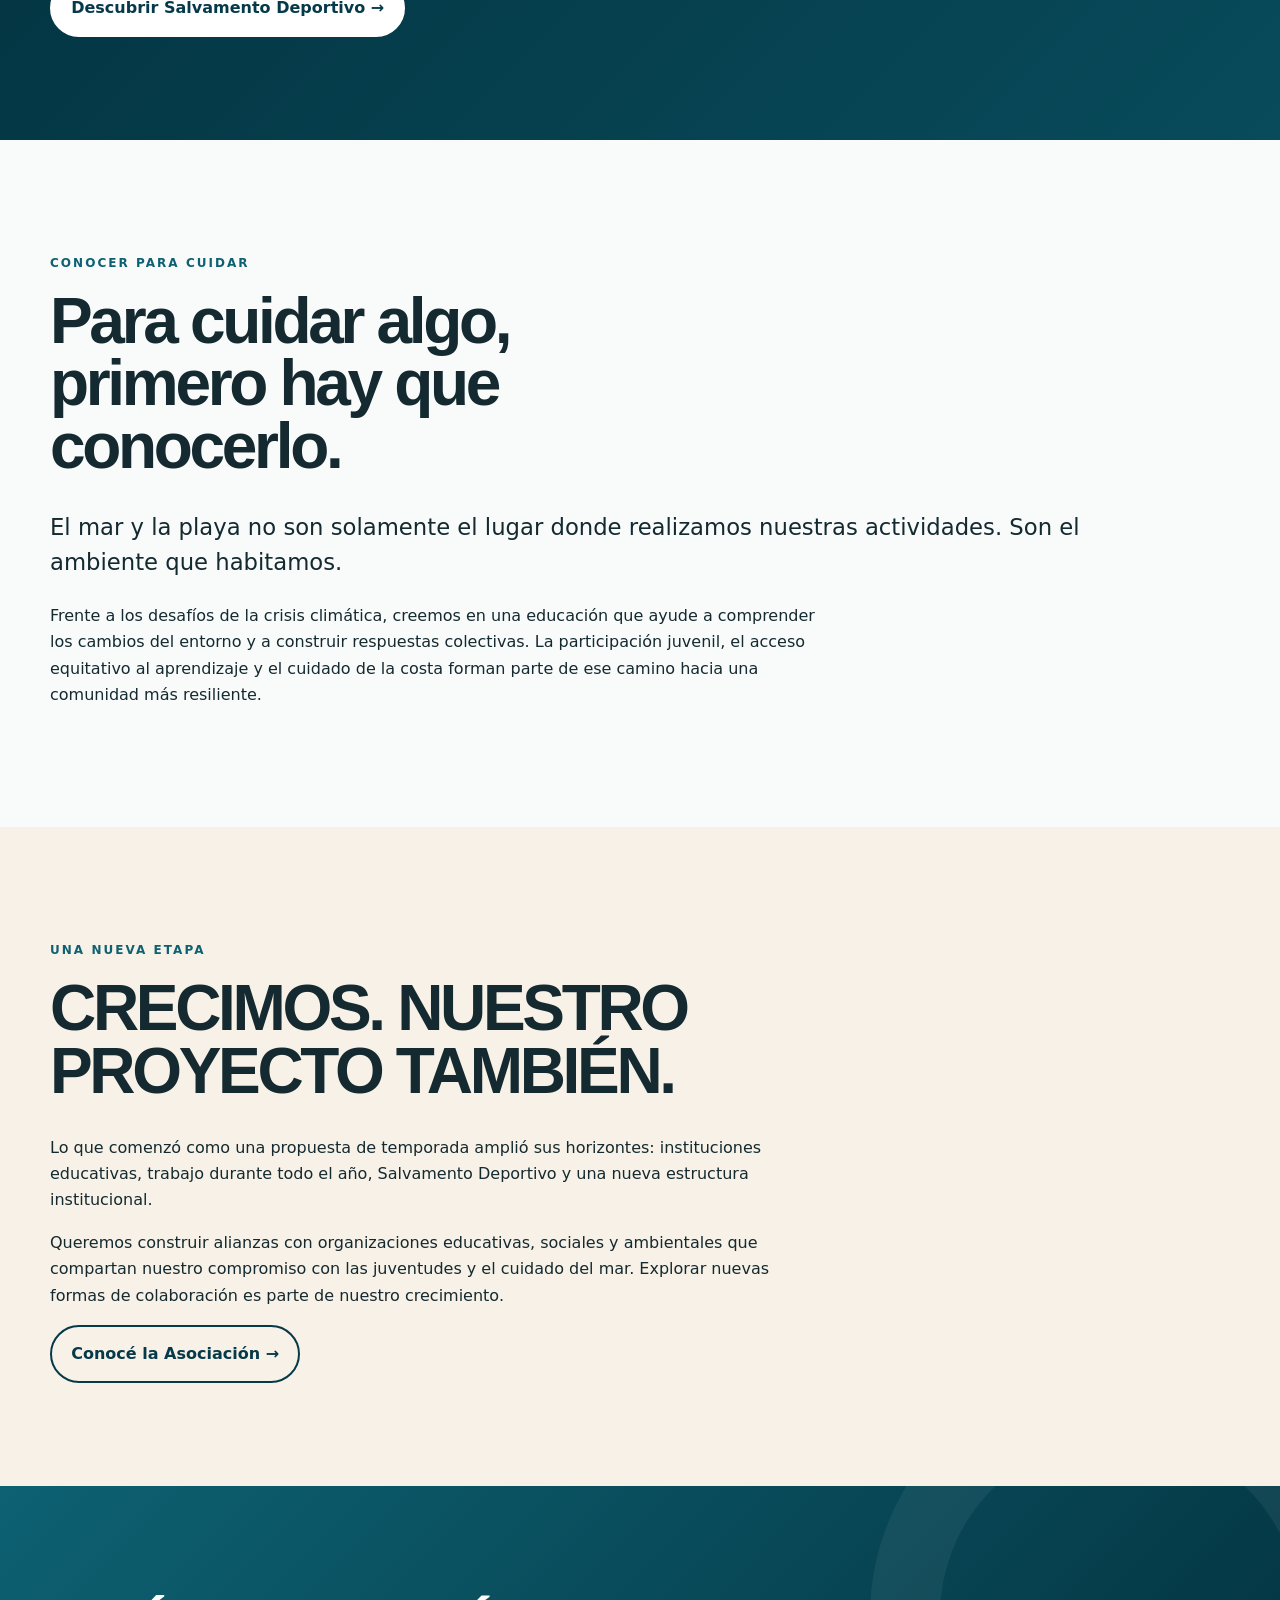
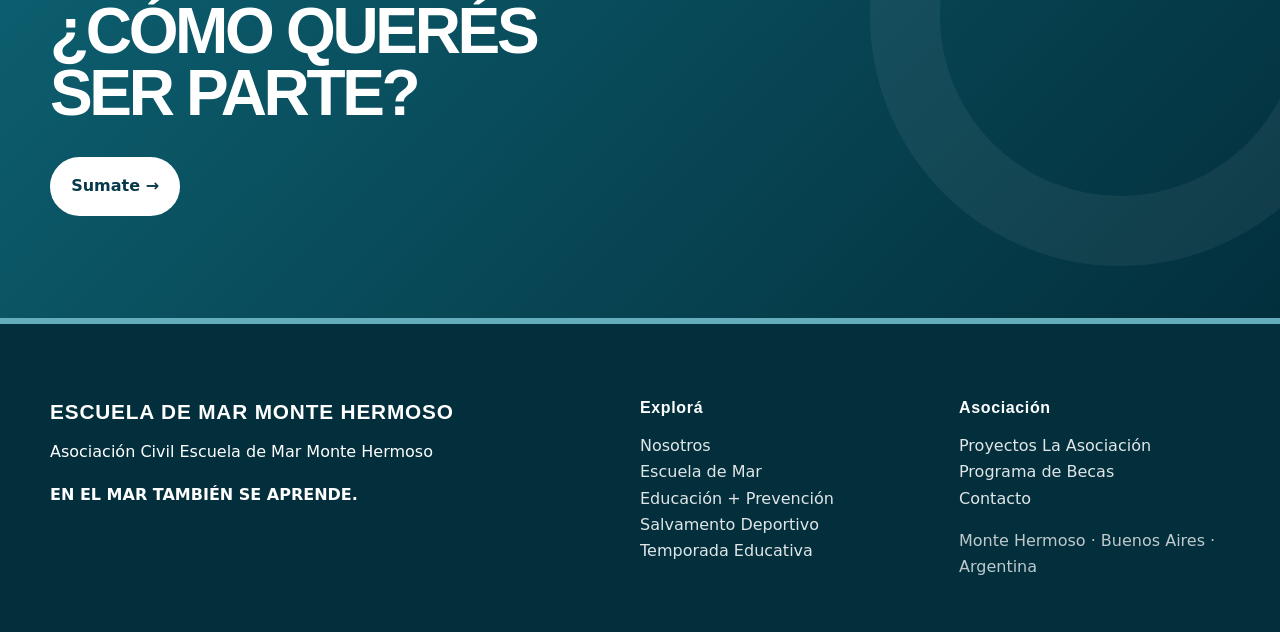
==== commit f7d06b95: "Refactor index.html for improved structure and compliance Refactor HTML structure and update meta ta" ====
--- a/index.html
+++ b/index.html
@@ -1,67 +1,64 @@
-<!doctype html><html lang="es"><head>
-  <meta charset="utf-8">
-  <meta name="viewport" content="width=device-width, initial-scale=1">
-  <title>Escuela de Mar Monte Hermoso | Educación socioambiental, deporte y comunidad</title>
-  <meta name="description" content="Asociación Civil Escuela de Mar Monte Hermoso: educación socioambiental, prevención, salvamento deportivo y proyectos comunitarios para conocer y cuidar el mar.">
-  <meta name="robots" content="index, follow">
-  <meta name="theme-color" content="#63adbd">
-  <link rel="canonical" href="https://www.escuelademar.com.ar/">
-  <link rel="icon" href="favicon.ico" sizes="any">
-  <link rel="icon" type="image/png" sizes="32x32" href="assets/icons/favicon-32x32.png">
-  <link rel="apple-touch-icon" href="assets/icons/apple-touch-icon.png">
-  <link rel="manifest" href="site.webmanifest">
-  <meta property="og:type" content="website">
-  <meta property="og:locale" content="es_AR">
-  <meta property="og:site_name" content="Escuela de Mar Monte Hermoso">
-  <meta property="og:title" content="Escuela de Mar Monte Hermoso | Educación socioambiental, deporte y comunidad">
-  <meta property="og:description" content="Asociación Civil Escuela de Mar Monte Hermoso: educación socioambiental, prevención, salvamento deportivo y proyectos comunitarios para conocer y cuidar el mar.">
-  <meta property="og:url" content="https://www.escuelademar.com.ar/">
-  <meta property="og:image" content="https://www.escuelademar.com.ar/assets/images/ANAM1547.JPEG">
-  <meta name="twitter:card" content="summary_large_image">
-  <link rel="stylesheet" href="assets/css/styles.css">
+<!DOCTYPE html>
+<html lang="es"><head>
+<meta charset="utf-8"/>
+<meta content="width=device-width, initial-scale=1" name="viewport"/>
+<title>Escuela de Mar Monte Hermoso | Educación socioambiental, deporte y comunidad</title>
+<meta content="Asociación Civil Escuela de Mar Monte Hermoso: educación socioambiental, prevención, salvamento deportivo y proyectos comunitarios para conocer y cuidar el mar." name="description"/>
+<meta content="index, follow" name="robots"/>
+<meta content="#63adbd" name="theme-color"/>
+<link href="https://www.escuelademar.com.ar/" rel="canonical"/>
+<link href="favicon.ico" rel="icon" sizes="any"/>
+<link href="assets/icons/favicon-32x32.png" rel="icon" sizes="32x32" type="image/png"/>
+<link href="assets/icons/apple-touch-icon.png" rel="apple-touch-icon"/>
+<link href="site.webmanifest" rel="manifest"/>
+<meta content="website" property="og:type"/>
+<meta content="es_AR" property="og:locale"/>
+<meta content="Escuela de Mar Monte Hermoso" property="og:site_name"/>
+<meta content="Escuela de Mar Monte Hermoso | Educación socioambiental, deporte y comunidad" property="og:title"/>
+<meta content="Asociación Civil Escuela de Mar Monte Hermoso: educación socioambiental, prevención, salvamento deportivo y proyectos comunitarios para conocer y cuidar el mar." property="og:description"/>
+<meta content="https://www.escuelademar.com.ar/" property="og:url"/>
+<meta content="https://www.escuelademar.com.ar/assets/images/ANAM1547.JPEG" property="og:image"/>
+<meta content="summary_large_image" name="twitter:card"/>
+<link href="assets/css/styles.css" rel="stylesheet"/>
 </head><body>
 <a class="skip-link" href="#contenido">Saltar al contenido</a>
 <header class="site-header">
-  <div class="container nav">
-    <a class="brand" href="index.html"><img src="assets/images/logo-escuela-de-mar.png" alt="Logo Escuela de Mar Monte Hermoso"><span>ESCUELA DE MAR<small>Monte Hermoso · Asociación Civil</small></span></a>
-    <button class="menu-toggle" aria-label="Abrir menú">☰</button>
-    <nav class="nav-links" aria-label="Navegación principal">
-      <a href="index.html">Inicio</a>
-      <a href="nosotros.html">Nosotros</a>
-      <details class="nav-dropdown"><summary>Qué hacemos ↓</summary><div class="dropdown-menu">
-        <a href="escuela-de-mar.html">Escuela de Mar</a>
-        <a href="educacion-prevencion.html">Educación + Prevención</a>
-        <a href="salvamento-deportivo.html">Salvamento Deportivo</a>
-      </div></details>
-      <a href="index.html#proyectos">Proyectos</a>
-      <a href="asociacion.html">La Asociación</a>
-      <a href="temporada.html">Temporada Educativa</a>
-      <a href="contacto.html">Contacto</a>
-      <a class="btn" href="sumate.html">Sumate</a>
-    </nav>
-  </div>
+<div class="container nav">
+<a class="brand" href="index.html"><img alt="Logo Escuela de Mar Monte Hermoso" src="assets/images/logo-escuela-de-mar.png"/><span>ESCUELA DE MAR<small>Monte Hermoso · Asociación Civil</small></span></a>
+<button aria-label="Abrir menú" class="menu-toggle">☰</button>
+<nav aria-label="Navegación principal" class="nav-links">
+<a href="index.html">Inicio</a>
+<a href="nosotros.html">Nosotros</a>
+<details class="nav-dropdown"><summary>Qué hacemos ↓</summary><div class="dropdown-menu">
+<a href="escuela-de-mar.html">Escuela de Mar</a>
+<a href="educacion-prevencion.html">Educación + Prevención</a>
+<a href="salvamento-deportivo.html">Salvamento Deportivo</a>
+</div></details>
+<a href="proyectos.html">Proyectos</a>
+<a href="asociacion.html">La Asociación</a>
+<a href="temporada.html">Temporada Educativa</a>
+<a href="contacto.html">Contacto</a>
+<a class="btn" href="sumate.html">Sumate</a>
+</nav>
+</div>
 </header>
 <main id="contenido">
 <section class="hero hero-photo" style="--hero-image:url('assets/images/ANAM1547.JPEG')"><div class="container"><p class="eyebrow">Asociación Civil · Escuela de Mar Monte Hermoso</p><h1>EN EL MAR TAMBIÉN SE APRENDE.</h1><p class="lead">Educación socioambiental · Prevención · Deporte · Comunidad</p><p class="hero-intro">Un proyecto que conecta a las personas con el mar, la naturaleza y su comunidad. Aprendemos a conocer, disfrutar y cuidar nuestro ambiente.</p><div class="hero-actions"><a class="btn light" href="#proyectos">Conocé nuestros proyectos ↓</a><a class="btn hero-outline" href="temporada.html">Temporada Educativa 2027 →</a></div></div></section>
-<section class="section" id="historia"><div class="container grid two"><div><p class="kicker">Nuestra historia y nuestro propósito</p><h2>La escuela que nos hubiera gustado tener.</h2><p>Somos amigos, docentes y guardavidas. En 2018 empezamos a imaginar una escuela inspirada en los programas Junior Lifeguard, las experiencias educativas en la naturaleza y nuestra propia relación con el mar y los deportes de tabla.</p><p>En enero de 2019 comenzó nuestra primera temporada. Hoy somos la Asociación Civil Escuela de Mar Monte Hermoso y aquel proyecto continúa creciendo.</p><p>Entendemos el mar como un espacio de aprendizaje y encuentro. Integramos educación socioambiental, deporte, prevención y participación comunitaria para fortalecer el vínculo con nuestro ambiente costero.</p><a class="btn alt" href="nosotros.html">Conocé nuestra historia →</a></div><figure class="photo-frame"><img src="assets/images/WVAY1586.JPEG" alt="Niños y equipo de Escuela de Mar jugando y aprendiendo en la playa de Monte Hermoso" loading="lazy" decoding="async"></figure></div></section>
-<section class="section sea"><div class="container"><p class="big-word">NUESTRA PLAYA<br>TAMBIÉN ES NUESTRA AULA.</p><p>Monte Hermoso · Buenos Aires · Argentina</p></div></section>
-<section class="section"><div class="container"><p class="kicker">Una misma misión</p><h2>Diferentes formas de llevarla adelante.</h2><div class="grid three">
-<article class="card"><h3>Escuela de Mar</h3><p><strong>Aprender haciendo. Aprender en el mar.</strong></p><p>Experiencias educativas, deportivas y recreativas para niños, niñas y adolescentes.</p><a href="escuela-de-mar.html">Descubrir →</a></article>
-<article class="card"><h3>Educación + Prevención</h3><p><strong>El conocimiento también salva vidas.</strong></p><p>RCP, Cadena de Sobrevida, prevención, seguridad acuática y ambiente costero.</p><a href="educacion-prevencion.html">Conocer →</a></article>
-<article class="card"><h3>Salvamento Deportivo</h3><p><strong>Entrenar. Aprender. Superarse.</strong></p><p>Una nueva disciplina deportiva crece en Monte Hermoso.</p><a href="salvamento-deportivo.html">Descubrir →</a></article></div></div></section>
-<section class="section sand" id="proyectos"><div class="container"><p class="kicker">La Escuela, durante todo el año</p><h2>PROYECTOS QUE NACEN DEL MAR.</h2><p class="lead">La temporada de verano es una de nuestras experiencias. También impulsamos y desarrollamos iniciativas de educación, prevención, deporte y participación socioambiental.</p><div class="grid two project-grid">
+<section class="section" id="historia"><div class="container grid two"><div><p class="kicker">Nuestra historia y nuestro propósito</p><h2>CUMPLIMOS NUESTRO SUEÑO</h2><p>Somos amigos, docentes y guardavidas. En 2018 empezamos a imaginar una escuela inspirada en los programas Junior Lifeguard, las experiencias educativas en la naturaleza y nuestra propia relación con el mar y los deportes de tabla.</p><p>En enero de 2019 comenzó nuestra primera temporada. Hoy somos la Asociación Civil Escuela de Mar Monte Hermoso y aquel proyecto continúa creciendo.</p><p>Entendemos el mar como un espacio de aprendizaje y encuentro. Integramos educación socioambiental, deporte, prevención y participación comunitaria para fortalecer el vínculo con nuestro ambiente costero.</p><a class="btn alt" href="nosotros.html">Conocé nuestra historia →</a></div><figure class="photo-frame"><img alt="Niños y equipo de Escuela de Mar jugando y aprendiendo en la playa de Monte Hermoso" decoding="async" loading="lazy" src="assets/images/WVAY1586.JPEG"/></figure></div></section>
+<section class="section sea"><div class="container"><p class="big-word">NUESTRA PLAYA<br/>TAMBIÉN ES NUESTRA AULA.</p><p>Monte Hermoso · Buenos Aires · Argentina</p></div></section>
+<section class="section sand" id="proyectos"><div class="container"><p class="kicker">La Escuela, durante todo el año</p><h2>UNA ESCUELA, DISTINTOS PROYECTOS.</h2><p class="lead">El mar es nuestro punto de partida. Desde allí desarrollamos experiencias educativas, deportivas y socioambientales, con propuestas de verano y proyectos que buscan crecer durante todo el año.</p><div class="grid two project-grid">
 <article class="card"><p class="kicker">Programa de verano</p><h3>Temporada Educativa 2027</h3><p>Juego, movimiento, experiencias marítimas, prevención y exploración del ambiente costero para niños, niñas y adolescentes.</p><a href="temporada.html">Conocé la temporada →</a></article>
 <article class="card"><p class="kicker">Línea educativa</p><h3>El mar como aula</h3><p>Experiencias para instituciones educativas que integran lectura del ambiente costero, seguridad acuática y aprendizaje en la naturaleza.</p><a href="educacion-prevencion.html">Educación y prevención →</a></article>
-<article class="card"><p class="kicker">Proyecto en desarrollo</p><h3>Guardianes del Mar</h3><p>Una propuesta para promover la participación juvenil, el conocimiento del ambiente y futuras acciones comunitarias de conservación costera.</p><a href="contacto.html">Conversemos sobre el proyecto →</a></article>
+<article class="card"><p class="kicker">Proyecto en desarrollo</p><h3>Guardianes del Ambiente</h3><p>Una propuesta para promover la participación juvenil, el conocimiento del ambiente y futuras acciones comunitarias de conservación costera.</p><a href="guardianes-del-ambiente.html">Conocé el proyecto →</a></article>
 <article class="card"><p class="kicker">Proyección anual</p><h3>Salvamento Deportivo todo el año</h3><p>Formación, entrenamiento y habilidades acuáticas para fortalecer el deporte, la cooperación y la cultura de prevención.</p><a href="salvamento-deportivo.html">Conocé la disciplina →</a></article>
 </div></div></section>
 <section class="section sky"><div class="container"><h2>APRENDER A LEER EL MAR</h2><div class="tags"><span class="tag">CORRIENTES</span><span class="tag">VIENTOS</span><span class="tag">MAREAS</span><span class="tag">TOPOGRAFÍA</span><span class="tag">OLAS</span><span class="tag">FLORA + FAUNA</span><span class="tag">PREVENCIÓN</span><span class="tag">SEGURIDAD</span></div><p class="lead">Observar. Interpretar. Reconocer riesgos. Conocer para poder decidir.</p></div></section>
 <section class="section"><div class="container"><p class="kicker">Aprender haciendo</p><p class="quote">HAY APRENDIZAJES QUE NO SUCEDEN FRENTE A UN PIZARRÓN.</p><p>Nadamos. Corremos. Remamos. Jugamos. Observamos. Preguntamos. Experimentamos. Entrenamos. Nos ayudamos.</p></div></section>
-<section class="photo-story" aria-label="Escuela de Mar en acción"><div class="photo-grid">
-<figure class="photo-tall"><img src="assets/images/CGXT6127.JPEG" alt="Dos participantes saliendo juntas del mar" loading="lazy" decoding="async"></figure>
-<figure><img src="assets/images/EYGH1857.JPG" alt="Grupo de Escuela de Mar practicando en la playa y el agua" loading="lazy" decoding="async"></figure>
-<figure><img src="assets/images/VQYP6578.JPEG" alt="Niños saliendo del mar con tablas de rescate" loading="lazy" decoding="async"></figure>
-<figure><img src="assets/images/EYOY6213.JPEG" alt="Participante entrenando con tabla en el mar" loading="lazy" decoding="async"></figure>
+<section aria-label="Escuela de Mar en acción" class="photo-story"><div class="photo-grid">
+<figure class="photo-tall"><img alt="Dos participantes saliendo juntas del mar" decoding="async" loading="lazy" src="assets/images/CGXT6127.JPEG"/></figure>
+<figure><img alt="Grupo de Escuela de Mar practicando en la playa y el agua" decoding="async" loading="lazy" src="assets/images/EYGH1857.JPG"/></figure>
+<figure><img alt="Niños saliendo del mar con tablas de rescate" decoding="async" loading="lazy" src="assets/images/VQYP6578.JPEG"/></figure>
+<figure><img alt="Participante entrenando con tabla en el mar" decoding="async" loading="lazy" src="assets/images/EYOY6213.JPEG"/></figure>
 </div></section>
 <section class="section sand"><div class="container grid two"><div><p class="kicker">De la playa a la comunidad</p><h2>Lo que aprendemos en la playa también llega a la comunidad.</h2><p>Articulamos con instituciones educativas de diferentes niveles con propuestas adaptadas a cada edad.</p><a class="btn alt" href="educacion-prevencion.html">Quiero una actividad para mi institución →</a></div><div class="tags"><span class="tag">RCP</span><span class="tag">CADENA DE SOBREVIDA</span><span class="tag">CORRIENTES</span><span class="tag">VIENTOS</span><span class="tag">MAREAS</span><span class="tag">INTERPRETACIÓN DE LA PLAYA</span></div></div></section>
 <section class="section sea"><div class="container"><p class="kicker">Salvamento Deportivo</p><h2>UN NUEVO DEPORTE CRECE EN MONTE HERMOSO.</h2><p class="lead">Natación. Carrera. Habilidades acuáticas. Técnica. Entrenamiento. Competencia.</p><p><strong>MENORES · CADETES · JUVENILES</strong></p><a class="btn light" href="salvamento-deportivo.html">Descubrir Salvamento Deportivo →</a></div></section>
@@ -71,8 +68,8 @@
 </main>
 <footer><div class="container footer-grid">
 <div><h3>ESCUELA DE MAR MONTE HERMOSO</h3><p>Asociación Civil Escuela de Mar Monte Hermoso</p><p><strong>EN EL MAR TAMBIÉN SE APRENDE.</strong></p></div>
-<div><h3>Explorá</h3><p><a href="nosotros.html">Nosotros</a><br><a href="escuela-de-mar.html">Escuela de Mar</a><br><a href="educacion-prevencion.html">Educación + Prevención</a><br><a href="salvamento-deportivo.html">Salvamento Deportivo</a><br><a href="temporada.html">Temporada Educativa</a></p></div>
-<div><h3>Asociación</h3><p><a href="index.html#proyectos">Proyectos</a>
-      <a href="asociacion.html">La Asociación</a><br><a href="asociacion.html#becas">Programa de Becas</a><br><a href="contacto.html">Contacto</a></p><p class="muted">Monte Hermoso · Buenos Aires · Argentina</p></div>
+<div><h3>Explorá</h3><p><a href="nosotros.html">Nosotros</a><br/><a href="escuela-de-mar.html">Escuela de Mar</a><br/><a href="educacion-prevencion.html">Educación + Prevención</a><br/><a href="salvamento-deportivo.html">Salvamento Deportivo</a><br/><a href="temporada.html">Temporada Educativa</a></p></div>
+<div><h3>Asociación</h3><p><a href="proyectos.html">Proyectos</a>
+<a href="asociacion.html">La Asociación</a><br/><a href="asociacion.html#becas">Programa de Becas</a><br/><a href="contacto.html">Contacto</a></p><p class="muted">Monte Hermoso · Buenos Aires · Argentina</p></div>
 </div></footer><script src="assets/js/script.js"></script>
 </body></html>
